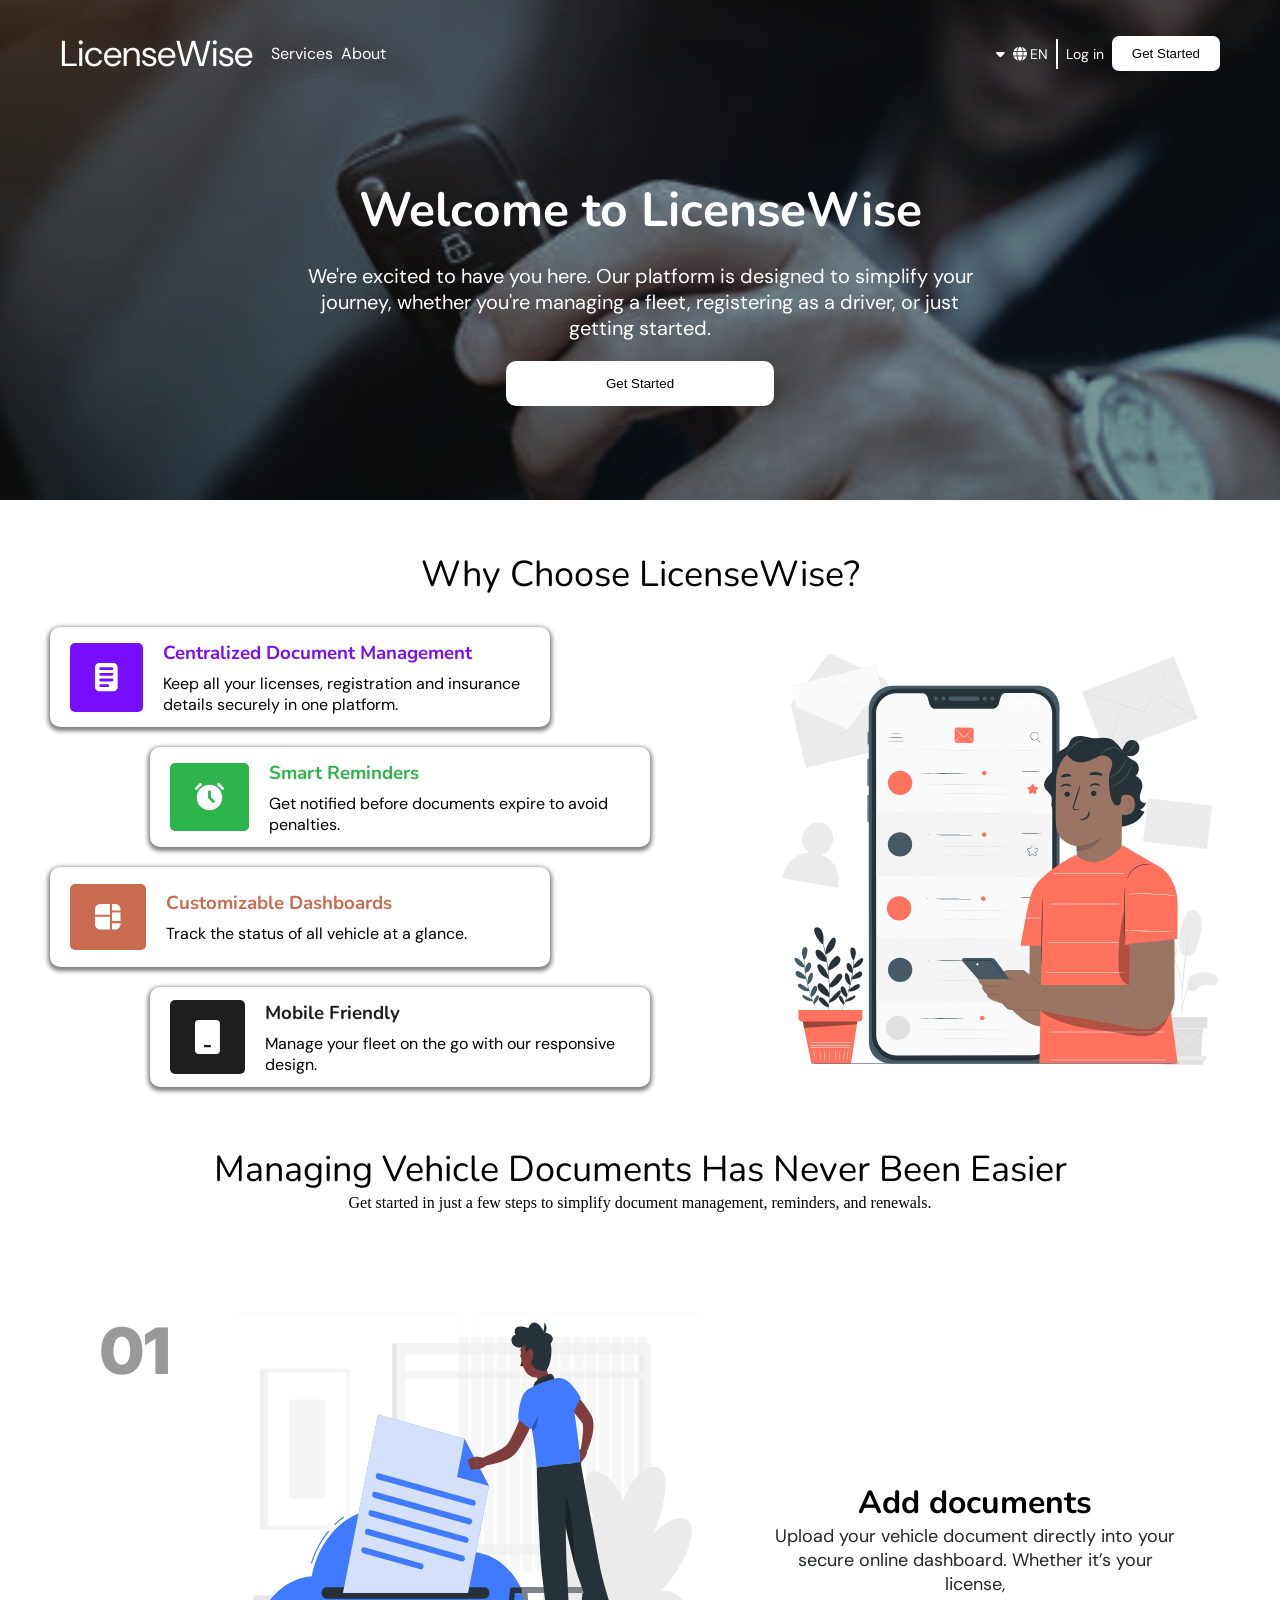
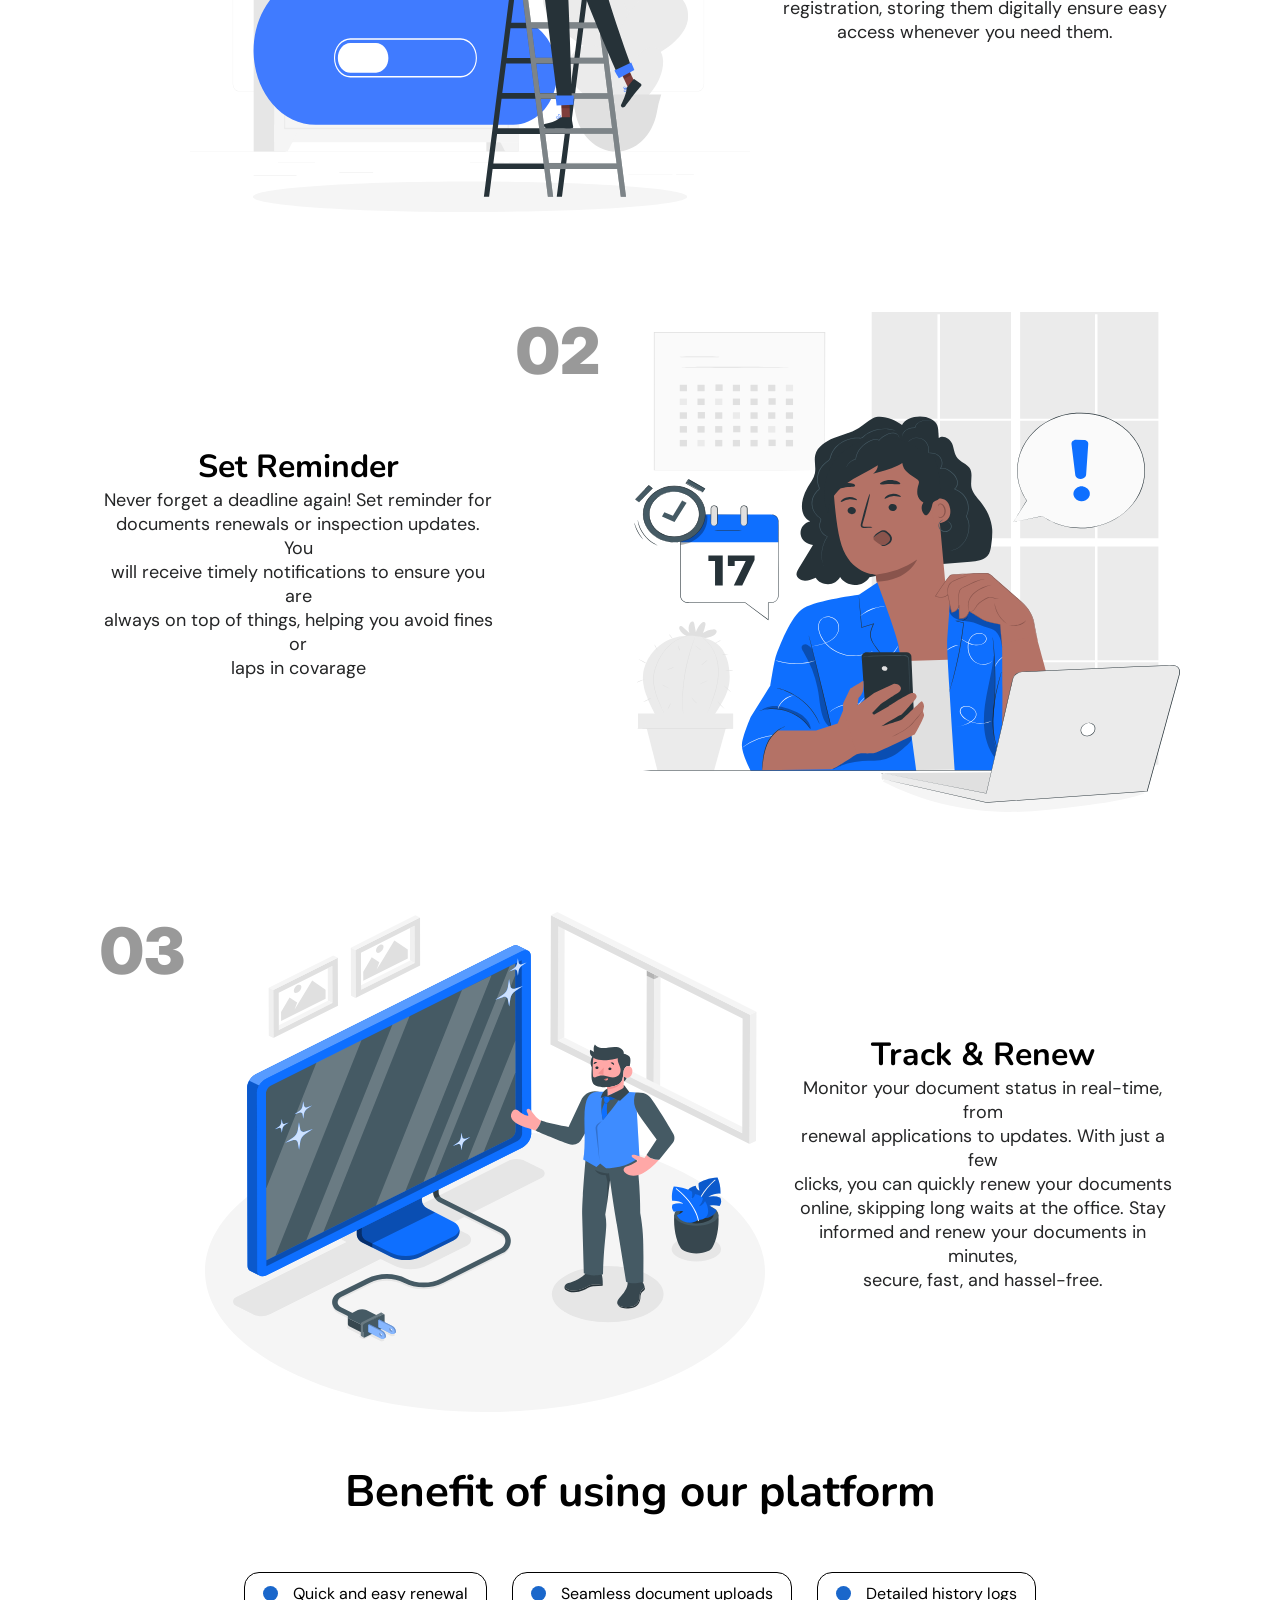
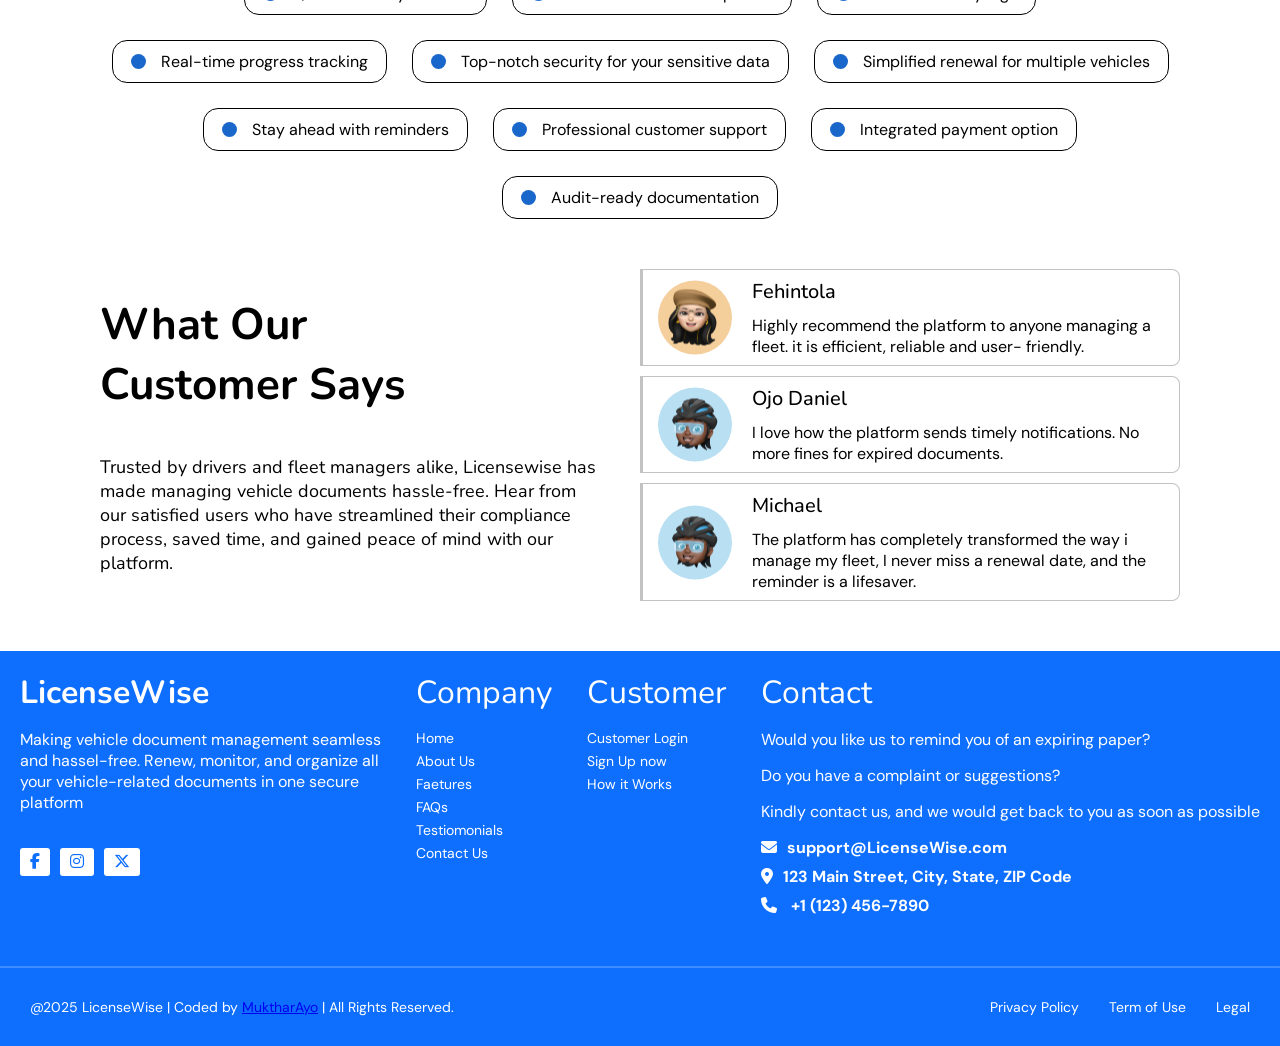
==== Index.html @ d8b91b67 "Updated" ====
<!Doctype html>
<html lang="en">
  <head>
    <meta charset="utf-8">
    <meta name="viewport" content="width=device-width, initial-scale=1">
    <title>LicenseWise</title>
    <!-- <link href="https://cdn.jsdelivr.net/npm/bootstrap@5.3.3/dist/css/bootstrap.min.css" rel="stylesheet" integrity="sha384-QWTKZyjpPEjISv5WaRU9OFeRpok6YctnYmDr5pNlyT2bRjXh0JMhjY6hW+ALEwIH" crossorigin="anonymous"> -->
    <link rel="icon" href="Images/Personal Icon.svg">
    <link href="https://fonts.googleapis.com/css?family=Nunito:200,300,regular,500,600,700,800,900,200italic,300italic,italic,500italic,600italic,700italic,800italic,900italic" rel="stylesheet" />
    <link href="https://fonts.googleapis.com/css?family=DM+Sans:100,200,300,regular,500,600,700,800,900,100italic,200italic,300italic,italic,500italic,600italic,700italic,800italic,900italic" rel="stylesheet" />
    <link href="https://fonts.googleapis.com/css?family=Inter:100,200,300,regular,500,600,700,800,900,100italic,200italic,300italic,italic,500italic,600italic,700italic,800italic,900italic" rel="stylesheet" />
    <link rel="stylesheet" href="https://cdnjs.cloudflare.com/ajax/libs/font-awesome/6.7.1/css/all.min.css">
    <link rel="stylesheet" href="Styles.css" />
  </head>
  <body>
    <section class="head">
<div class="top">
  <div class="left">
    <span class="logo">LicenseWise</span>
    <div class="left-span">
      <a href="http://127.0.0.1:5500/Index.html#service"><span>Services</span></a>
      <a href="http://127.0.0.1:5500/Index.html#about"><span>About</span></a>
    </div>
  </div>

  <div class="right">
    <i class="fa-solid fa-caret-down"></i>
    <div class="lang">
      <i class="fa-solid fa-globe"></i>
      <span>EN</span>
    </div>
    <hr>
    <a href="#"><span>Log in</span></a>
    <button class="btn">Get Started</button>
  </div>
</div>

<div class="head-content">
      <h1>Welcome to LicenseWise</h1>
      <p>We're excited to have you here. Our platform is designed to simplify your <br> journey, whether you're managing a fleet, registering as a driver, or just <br> getting started.</p>
      <button class="btn2">Get Started</button>
    </div>

  </section>

  <section class="features">
      <span>Why Choose LicenseWise?</span>
      <div class="content">
        <div class="divs">
          <div class="box document">
            <div class="svg doc">
              <svg width="23" height="29" viewBox="0 0 23 29" fill="none" xmlns="http://www.w3.org/2000/svg">
                <path d="M4.25 0H18.4167C19.5438 0 20.6248 0.447767 21.4219 1.2448C22.2189 2.04183 22.6667 3.12283 22.6667 4.25V24.0833C22.6667 25.2105 22.2189 26.2915 21.4219 27.0885C20.6248 27.8856 19.5438 28.3333 18.4167 28.3333H4.25C3.12283 28.3333 2.04183 27.8856 1.2448 27.0885C0.447767 26.2915 0 25.2105 0 24.0833L0 4.25C0 3.12283 0.447767 2.04183 1.2448 1.2448C2.04183 0.447767 3.12283 0 4.25 0ZM5.66667 9.91667C5.29094 9.91667 4.93061 10.0659 4.66493 10.3316C4.39926 10.5973 4.25 10.9576 4.25 11.3333C4.25 11.7091 4.39926 12.0694 4.66493 12.3351C4.93061 12.6007 5.29094 12.75 5.66667 12.75H17C17.3757 12.75 17.7361 12.6007 18.0017 12.3351C18.2674 12.0694 18.4167 11.7091 18.4167 11.3333C18.4167 10.9576 18.2674 10.5973 18.0017 10.3316C17.7361 10.0659 17.3757 9.91667 17 9.91667H5.66667ZM5.66667 21.25C5.29094 21.25 4.93061 21.3993 4.66493 21.6649C4.39926 21.9306 4.25 22.2909 4.25 22.6667C4.25 23.0424 4.39926 23.4027 4.66493 23.6684C4.93061 23.9341 5.29094 24.0833 5.66667 24.0833H12.75C13.1257 24.0833 13.4861 23.9341 13.7517 23.6684C14.0174 23.4027 14.1667 23.0424 14.1667 22.6667C14.1667 22.2909 14.0174 21.9306 13.7517 21.6649C13.4861 21.3993 13.1257 21.25 12.75 21.25H5.66667ZM5.66667 4.25C5.29094 4.25 4.93061 4.39926 4.66493 4.66493C4.39926 4.93061 4.25 5.29094 4.25 5.66667C4.25 6.04239 4.39926 6.40272 4.66493 6.6684C4.93061 6.93408 5.29094 7.08333 5.66667 7.08333H17C17.3757 7.08333 17.7361 6.93408 18.0017 6.6684C18.2674 6.40272 18.4167 6.04239 18.4167 5.66667C18.4167 5.29094 18.2674 4.93061 18.0017 4.66493C17.7361 4.39926 17.3757 4.25 17 4.25H5.66667ZM5.66667 15.5833C5.29094 15.5833 4.93061 15.7326 4.66493 15.9983C4.39926 16.2639 4.25 16.6243 4.25 17C4.25 17.3757 4.39926 17.7361 4.66493 18.0017C4.93061 18.2674 5.29094 18.4167 5.66667 18.4167H17C17.3757 18.4167 17.7361 18.2674 18.0017 18.0017C18.2674 17.7361 18.4167 17.3757 18.4167 17C18.4167 16.6243 18.2674 16.2639 18.0017 15.9983C17.7361 15.7326 17.3757 15.5833 17 15.5833H5.66667Z" fill="white"/>
                </svg>
            </div>

              <div class="description">
                <h3>Centralized Document Management </h3>
                <p>Keep all your licenses, registration and insurance details securely in one platform.</p>
              </div>
          </div>
          <div class="box clock ">
            <div class="svg ck">
              <svg width="29" height="28" viewBox="0 0 29 28" fill="none" xmlns="http://www.w3.org/2000/svg">
                <path d="M15.9021 13.9188V8.81875C15.9021 8.41736 15.7661 8.08114 15.4941 7.81008C15.2221 7.53903 14.8859 7.40303 14.4854 7.40208C14.085 7.40114 13.7488 7.53714 13.4768 7.81008C13.2048 8.08303 13.0688 8.41925 13.0688 8.81875V14.45C13.0688 14.6389 13.1042 14.8221 13.175 14.9997C13.2458 15.1772 13.3521 15.3364 13.4938 15.4771L17.4604 19.4437C17.7201 19.7035 18.0507 19.8333 18.4521 19.8333C18.8535 19.8333 19.184 19.7035 19.4437 19.4437C19.7035 19.184 19.8333 18.8535 19.8333 18.4521C19.8333 18.0507 19.7035 17.7201 19.4437 17.4604L15.9021 13.9188ZM14.4854 27.2354C12.7146 27.2354 11.0561 26.8992 9.51008 26.2267C7.96403 25.5543 6.61819 24.6453 5.47258 23.4997C4.32697 22.3541 3.41794 21.0082 2.7455 19.4622C2.07306 17.9161 1.73636 16.2572 1.73542 14.4854C1.73447 12.7136 2.07117 11.0552 2.7455 9.51008C3.41983 7.96497 4.32839 6.61914 5.47117 5.47258C6.61394 4.32603 7.95978 3.417 9.50867 2.7455C11.0576 2.074 12.7165 1.73731 14.4854 1.73542C16.2544 1.73353 17.9133 2.07022 19.4622 2.7455C21.0111 3.42078 22.3569 4.32981 23.4997 5.47258C24.6424 6.61536 25.5515 7.96119 26.2267 9.51008C26.902 11.059 27.2382 12.7174 27.2354 14.4854C27.2326 16.2534 26.8964 17.9123 26.2267 19.4622C25.5571 21.012 24.6481 22.3578 23.4997 23.4997C22.3512 24.6415 21.0054 25.5505 19.4622 26.2267C17.9189 26.903 16.26 27.2392 14.4854 27.2354ZM0.389583 6.41042C0.129861 6.15069 0 5.82014 0 5.41875C0 5.01736 0.129861 4.68681 0.389583 4.42708L4.42708 0.389583C4.68681 0.129861 5.01736 0 5.41875 0C5.82014 0 6.15069 0.129861 6.41042 0.389583C6.67014 0.649305 6.8 0.979861 6.8 1.38125C6.8 1.78264 6.67014 2.11319 6.41042 2.37292L2.37292 6.41042C2.11319 6.67014 1.78264 6.8 1.38125 6.8C0.979861 6.8 0.649306 6.67014 0.389583 6.41042ZM28.5813 6.41042C28.3215 6.67014 27.991 6.8 27.5896 6.8C27.1882 6.8 26.8576 6.67014 26.5979 6.41042L22.5604 2.37292C22.3007 2.11319 22.1708 1.78264 22.1708 1.38125C22.1708 0.979861 22.3007 0.649305 22.5604 0.389583C22.8201 0.129861 23.1507 0 23.5521 0C23.9535 0 24.284 0.129861 24.5438 0.389583L28.5813 4.42708C28.841 4.68681 28.9708 5.01736 28.9708 5.41875C28.9708 5.82014 28.841 6.15069 28.5813 6.41042Z" fill="white"/>
                </svg>
                
            </div>

              <div class="description">
                <h3>Smart Reminders</h3>
                <p>Get notified before documents expire to avoid penalties.</p>
              </div>
          </div>
          <div class="box dashboard">
            <div class="svg dash">
              <svg width="26" height="26" viewBox="0 0 26 26" fill="none" xmlns="http://www.w3.org/2000/svg">
                <path d="M5.3125 0C3.90354 0 2.55228 0.559708 1.556 1.556C0.559708 2.55228 0 3.90354 0 5.3125V10.625H14.875V0H5.3125ZM17 17H25.5V8.5H17V17ZM25.5 19.125H17V25.5H20.1875C21.5965 25.5 22.9477 24.9403 23.944 23.944C24.9403 22.9477 25.5 21.5965 25.5 20.1875V19.125ZM25.5 5.3125V6.375H17V0H20.1875C21.5965 0 22.9477 0.559708 23.944 1.556C24.9403 2.55228 25.5 3.90354 25.5 5.3125ZM14.875 12.75H0V20.1875C0 21.5965 0.559708 22.9477 1.556 23.944C2.55228 24.9403 3.90354 25.5 5.3125 25.5H14.875V12.75Z" fill="white"/>
                </svg>                
          </div>

              <div class="description">
                <h3>Customizable Dashboards</h3>
                <p>Track the status of all vehicle at a glance.</p>
              </div>
          </div>
          <div class="box mobile ">
            <div class="svg mb">
              <svg width="25" height="34" viewBox="0 0 25 34" fill="none" xmlns="http://www.w3.org/2000/svg">
                <path fill-rule="evenodd" clip-rule="evenodd" d="M0 3.4C0 2.49826 0.358213 1.63346 0.995837 0.995837C1.63346 0.358213 2.49826 0 3.4 0L21.5333 0C22.4351 0 23.2999 0.358213 23.9375 0.995837C24.5751 1.63346 24.9333 2.49826 24.9333 3.4V30.6C24.9333 31.5017 24.5751 32.3665 23.9375 33.0042C23.2999 33.6418 22.4351 34 21.5333 34H3.4C2.49826 34 1.63346 33.6418 0.995837 33.0042C0.358213 32.3665 0 31.5017 0 30.6V3.4ZM9.06667 27.2H15.8667V24.9333H9.06667V27.2Z" fill="white"/>
                </svg>                
            </div>

              <div class="description">
                <h3>Mobile Friendly</h3>
                <p>Manage  your fleet on the go with our responsive design.</p>
              </div>
          </div>
        </div>

        <div class="img">
          <img src="/Images/Features Img.svg" alt="">
        </div>
      </div>
    </section>

    <section class="management" id="about">
      <div class="heading">
        <span>Managing Vehicle Documents Has Never Been Easier</span>
        <p>Get started in just a few steps to simplify document management, reminders, and renewals.  </p>
      </div>

      <div class="document">
        <h1>01</h1>
        <div class="img-text">
          <img src="/Images/Adding docs.svg" alt="">
          <div class="text">
            <h4>Add documents</h4>
            <p>Upload your vehicle document directly into your <br> secure online dashboard. Whether it’s your license, <br> registration, storing them digitally ensure easy <br> access  whenever you need them.</p>
          </div>
        </div>
      </div>

      <div class="reminder">
        <div class="text">
            <h4>Set Reminder</h4>
            <p>Never forget a deadline again! Set reminder for <br>documents renewals or inspection updates. You <br>will receive timely notifications to ensure you are <br>always on top of things, helping you avoid fines or <br>laps in covarage</p>
          </div>
        <div class="img-text">
          <h1>02</h1>
          <img src="/Images/Reminder Img.svg" alt="">
        </div>
      </div>

      <div class="track">
        <h1>03</h1>
        <div class="img-text">
          <img src="/Images/Track Img.svg" alt="">
          <div class="text">
            <h4>Track &  Renew</h4>
            <p>Monitor your document status in real-time, from <br>renewal applications to updates. With just a few <br>clicks, you can quickly renew your documents <br>online, skipping long waits at the office. Stay <br>informed and renew your documents in minutes,<br>secure, fast, and hassel-free.</p>
          </div>
        </div>
      </div>

    </section>

    <section class="benefit" id="service">
      <h1>Benefit of using our platform</h1>
      <div class="flex">
        <div class="small box1">
          <div class="circle"></div>
          <span>Quick and easy renewal</span>
        </div>
        <div class="small box2">
          <div class="circle"></div>
          <span>Seamless document uploads</span>
        </div>
        <div class="small box3">
          <div class="circle"></div>
          <span>Detailed history logs</span>
        </div>
        <div class="small box4">
          <div class="circle"></div>
          <span>Real-time progress tracking</span>
        </div>
        <div class="small box5">
          <div class="circle"></div>
          <span>Top-notch security for your sensitive data</span>
        </div>
        <div class="small box6"><div class="circle"></div>
          <span>Simplified renewal for multiple vehicles </span>
        </div>
        <div class="small box7"><div class="circle"></div>
          <span>Stay ahead with reminders</span>
        </div>
        <div class="small box8"><div class="circle"></div>
          <span>Professional customer support</span>
        </div>
        <div class="small box9"><div class="circle"></div>
          <span>Integrated payment option</span>
        </div>
        <div class="small box10"><div class="circle"></div>
          <span>Audit-ready documentation</span>
        </div>
        
      </div>
    </section>


    <section class="service">
      <div class="left">
        <h1>What Our <br>
          Customer Says</h1>
          <p>Trusted by drivers and fleet managers alike, Licensewise has <br> made managing vehicle documents hassle-free. Hear from <br>our satisfied users who have streamlined their compliance <br> process, saved time, and gained peace of mind with our <br>platform.</p>
      </div>

      <div class="right">
        <div class="mid con">
          <img src="/Images/Av3.svg" alt="">
          <div class="av-text">
            <span>Fehintola</span>
            <p>Highly recommend the platform to anyone managing a fleet. it is efficient, reliable and user- friendly.</p>
          </div>
        </div>
        <div class="mid con">
          <img src="/Images/Av2.svg" alt="">
          <div class="av-text">
            <span>Ojo Daniel</span>
            <p>I love how the platform sends timely notifications. No more fines for expired documents.</p>
        </div>
        </div>
        <div class="mid con">
          <img src="/Images/Av2.svg" alt="">
          <div class="av-text">
            <span>Michael</span>
            <p>The platform has completely transformed the way i manage my fleet, I never miss a renewal date, and the reminder is a lifesaver.</p>
        </div>
      </div>
    </section>

    <footer>
      <div class="top">
        <div class="p first">
          <h1>LicenseWise</h1>
          <p>Making vehicle document management seamless <br>and hassel-free. Renew, monitor, and organize all <br>your vehicle-related documents in one secure <br>platform </p>
          <div class="socials">
            <a href="#" target="_blank" class="social-box"><i class="fa-brands fa-facebook-f"></i></a>
            <a href="#" target="_blank" class="social-box"><i class="fa-brands fa-instagram"></i></a>
            <a href="#" target="_blank" class="social-box"><i class="fa-brands fa-x-twitter"></i></a>
            <!-- <a href="#">
              <i class="fa fa-linkedin"></i>
            </a> -->
          </div>
        </div>
        <div class="p">
          <span>Company</span>
          <ul class="list">
            <a href="#"><li>Home</li></a>
            <a href="#"><li>About Us</li></a>
            <a href="#"><li>Faetures</li></a>
            <a href="#"><li>FAQs</li></a>
            <a href="#"><li>Testiomonials</li></a>
            <a href="#"><li>Contact Us</li></a>
            </ul>
        </div>
        <div class="p">
          <span>Customer</span>
          <ul class="list">
            <a href="#"><li>Customer Login</li></a>
            <a href="#"><li>Sign Up now</li></a>
            <a href="#"><li>How it Works</li></a>
          </ul>
        </div>
        <div class="p fourth">
          <span>Contact</span>
          <p>Would you like us to remind you of an expiring paper? </p>
          <p>Do you have a complaint or suggestions? </p>
          <p>Kindly contact us, and we would get back to you as soon as possible</p>
          <ul class="info">
            <a href="#"><li><i class="fa-solid fa-envelope"></i>support@LicenseWise.com</li></a>
            <a href="#"><li><i class="fa-solid fa-location-dot"></i>123 Main Street, City, State, ZIP Code</li></a>
            <a href="#"><li><i class="fa-solid fa-phone"></i> +1 (123) 456-7890</li></a>
          </ul>
        </div>
      </div>

      <hr>

      <div class="bottom">
        <div class="left">
          <p>@2025 LicenseWise | Coded by <a href="https://github.com/MuktharAyo" target="_blank">MuktharAyo</a> | All Rights Reserved.</p>
        </div>
        <div class="right">
          <ul>
            <a href="#"><li>Privacy Policy</li></a>
            <a href="#"><li>Term of Use</li></a>
            <a href="#"><li>Legal</li></a>
          </ul>
        </div>
      </div>
    </footer>
     
  </body>
</html>
---- Styles.css ----
*{margin: 0;
padding: 0;
box-sizing: border-box;}

:root{
  --p-dark:#242526;
}

body{color: white;
/* background: #a0a0a0; */
}


.head{
  width: 100%;
    height: 500px;
    background: linear-gradient(rgb(0, 0, 0, 0.1), rgb(0, 0, 0, 0.1)), url(/Images/image\ 6.svg); 
    background-size: cover;
    display: flex;
    flex-direction: column; 
    /* justify-content: space-between;  */
    align-items: center; 
    gap: 100px;
    padding: 30px 60px;
    /* display: inline-flex; */
  }


.top{display: flex;
flex-direction: row;
align-items: center;
justify-content: space-between;
width: 100%;
/* height: 80px; */
/* background: #000; */
}

.top .left{display: flex;
flex-direction: row;
align-items: center;
width: 50%;
gap: 18px;
}

.logo{font-size: 36px;
  font-family: "dm sans";
}

.top a{text-decoration: none;
color: white;
transition: .2s;}

.top a:hover{color: #cccccc;}

.top a:active{color: #1A67CB;}

.top .left .left-span{
  font-size: 16px;
  font-family: "dm sans";
  display: flex;
  gap: 8px;
}


.top .right{display: flex;
align-items: center;
gap: 8px;
font-family: "dm sans";
font-size: 14px;
}

.top .right hr{
  border: 1px solid white;
  height: 30px;}

.lang{display: flex;
align-items: center;
gap: 3px;}

.btn{background: white;
  color: black;
  border-radius: 7px;
  border: none;
  padding: 10px 20px;
transition: .2s ease;
cursor: pointer;
}

  .btn:hover{
    transform: scale(0.95);
  }
  

.head-content{display: flex;
flex-direction: column;
align-items: center;
width: 70%;
gap: 20px;
}

.head-content h1{
  font-size: 48px;
  font-family: nunito;
font-weight: bold;}

.head-content p{
  font-family: "dm sans";
  font-size: 20px;
  text-align: center;}

.btn2{
  background: white;
  color: black;
  border-radius: 10px;
  border: none;
  padding: 15px 100px;
  transition: .2s ease;
  cursor: pointer;
}

.btn2:hover{
  transform: scale(0.95);
}

.features{display: flex;
flex-direction: column;
align-items: center;
gap: 20px;
margin-top: 50px;
padding: 0 50px;
color: black;

}

.features span{font-size: 36px;
font-family: nunito;}

.features .content{display: flex;
flex-direction: row;
align-items: center;
width: 100%;
/* background: #e02e2e; */
}

.divs{
  display: flex;
  flex-direction: column;
  gap: 20px;
  width: 60%;
}

.box{
  display: flex;
  align-items: center;
  gap: 20px;
  width: 500px;
height: 100px;
border-radius: 10px;
padding: 0 20px;
box-shadow: 0 2px 4px 2px rgba(0, 0, 0, 0.5);
font-family: serif;
/* background: rgb(61, 39, 39); */
}

.clock, .mobile{margin-left: 100px;}

.box .svg{
  /* width: 78px;
height: 72px; */
padding: 20px 25px;
display: flex;
align-items: center;
justify-content: center;
border-radius: 5px;
}

.document .doc{background: #780EFF;}

.clock .ck{background: #2DB54B;}

.dashboard .dash{background: #C86B4E;}

.mobile .mb{background: #1E1E1E;}


.description{display: flex;
flex-direction: column;
gap: 7px;}

.document h3{font-family: "nunito";
color: #780EFF;}

.clock h3{font-family: "nunito";
  color: #2DB54B;}

.dashboard h3{font-family: "nunito";
    color: #C86B4E;}

.mobile h3{font-family: "nunito";
      color: #1E1E1E;}

.description p{font-family: "dm sans";}

.img{width: 40%;}

/* .img img{} */

.management {display: flex;
flex-direction: column;
align-items: center;
gap: 100px;
margin: 50px 100px 0;

color: black;}

.management .heading{text-align: center;}

.management .heading span{font-size: 36px;
  font-family: nunito;}

.management .document{display: flex;
flex-direction: row;
gap: 20px;}

.management h1{font-size: 64px;
font-weight: 900;
font-family: "inter";
color: rgba(0, 0, 0, 0.4);}

.img-text{display: flex;
align-items: center;
gap: 20px;}

.text{text-align: center;}

.text h4{font-size: 32px;
font-family: "nunito";}

.text p{color: var(--p-dark);
font-size: 18px;
font-family: "dm sans";}

.management .reminder{
  display: flex;
flex-direction: row;
align-items: center;
gap: 20px;
}

.reminder .img-text{display: flex;
  align-items: flex-start;}

.management .track{display: flex;
  flex-direction: row;
  gap: 20px;}


  .benefit{
    margin: 50px 100px 0;
    display: flex;
    flex-direction: column;
    align-items: center;
    gap: 50px;
    color: black;
  }

  .benefit h1{font-size: 44px;
  font-weight: bold;
font-family: "nunito";}

  .flex{
    display: flex;
    flex-wrap: wrap;
    justify-content: center;
    gap: 25px;
  }

  .small{
    display: flex;
    align-items: center;
    gap: 15px;
    border: 1.5px solid black;
    border-radius: 15px;
    padding: 10px 18px;
    /* cursor: pointer;
    transition: .4s ease; */
}

/* .small:hover{} */

.small span{font-size: 16px;
font-family: "dm sans";
color:var(var(--p-dark));}

/* .box1{
  width: 241px;
  height: 50px;} */

  .circle{
    width: 15px;
    height: 15px;
    border-radius: 50px;
    background: #1A67CB;
  }

  .service{display: flex;
  flex-direction: row;
  align-items: center;
margin: 50px 100px;
color: black;}

.service .left{
  width: 50%;
display: flex;
flex-direction: column;
gap: 40px;
}

.service .left h1{font-size: 44px;
  font-weight: bold;
font-family: "nunito";}

.service .left p{font-size: 18px;
font-family: "nunito";}

.service .right{
  width: 50%;
display: flex;
flex-direction: column;
gap: 10px;}

.mid{display: flex;
align-items: center;
padding: 8px 15px;
gap: 20px;
border: 1.5px  solid #C2C2C2;
border-radius: 0 8px 8px 0 ;
transition: .2s linear;
cursor: pointer;}

.mid:hover{
  transform:translateX(-50px);
  border-left:5px solid #780EFF ;
}
.con{border-left:3px solid #C2C2C2 ;}

.av-text{display: flex;
flex-direction: column;
gap:10px;
}

.av-text span{font-size: 20px;
font-family: "nunito";
font-weight: 500;}

.av-text p{font-size: 16px;
font-family: "dm sans";}



footer{
  height: fit-content;
  background: #0E6FFF;
display: flex;
flex-direction: column;
/* gap: 20px; */
}

footer .top{
  display: flex;
  align-items: flex-start;
justify-content: space-between;
padding: 20px 20px 0;
margin-bottom: 50px;}

footer .top .p{
  display: flex;
  flex-direction: column;
  gap: 15px;}

.p h1{font-style: 44px;
font-family: "nunito";}

.p p{font-size: 16px;
font-family: "dm sans";
}

.p span{font-size: 32px;
font-family: "nunito";}

.top .list{
  list-style: none;
  display: flex;
  flex-direction: column;
  gap: 5px;
}

.top .list a{text-decoration: none;
color: #ffffff;
font-family: "dm sans";
font-size: 14px;
width: fit-content;
transition: .2s;}

.top ul a:hover{color: #1E1E1E;}

.fourth .info{
  list-style: none;
  display: flex;
  flex-direction: column;
  gap: 8px;
}

.fourth .info a{
  text-decoration: none;
  color: #ffffff;
  font-family: "dm sans";
  font-size: 16px;
  font-weight: bold;
  transition: .2s;
}

.info li i{margin-right: 10px;}

.socials{display: flex;
gap: 10px;
margin-top: 20px;}

.socials i{color: #0E6FFF;}

.social-box{background: white;
padding: 5px 10px;
border-radius: 3px;
transition: .2 ease;}

.social-box:hover{
  transform: scale(1.10);
}

.social-box:active{
  transform: scale(0.90);
}

footer hr{
  border: 1px solid rgb(255, 255, 255, 0.2);}

.bottom{
  display: flex;
justify-content: space-between;
padding: 30px;
font-size: 14px;
font-family: "dm sans";
}

.bottom ul{
  list-style: none;
  display: inline-flex;
  gap: 30px;}

  .bottom ul a{
    text-decoration: none;
  color: #ffffff;
  
  transition: .2s;
  }

  .bottom ul a:hover{color: #1E1E1E;}
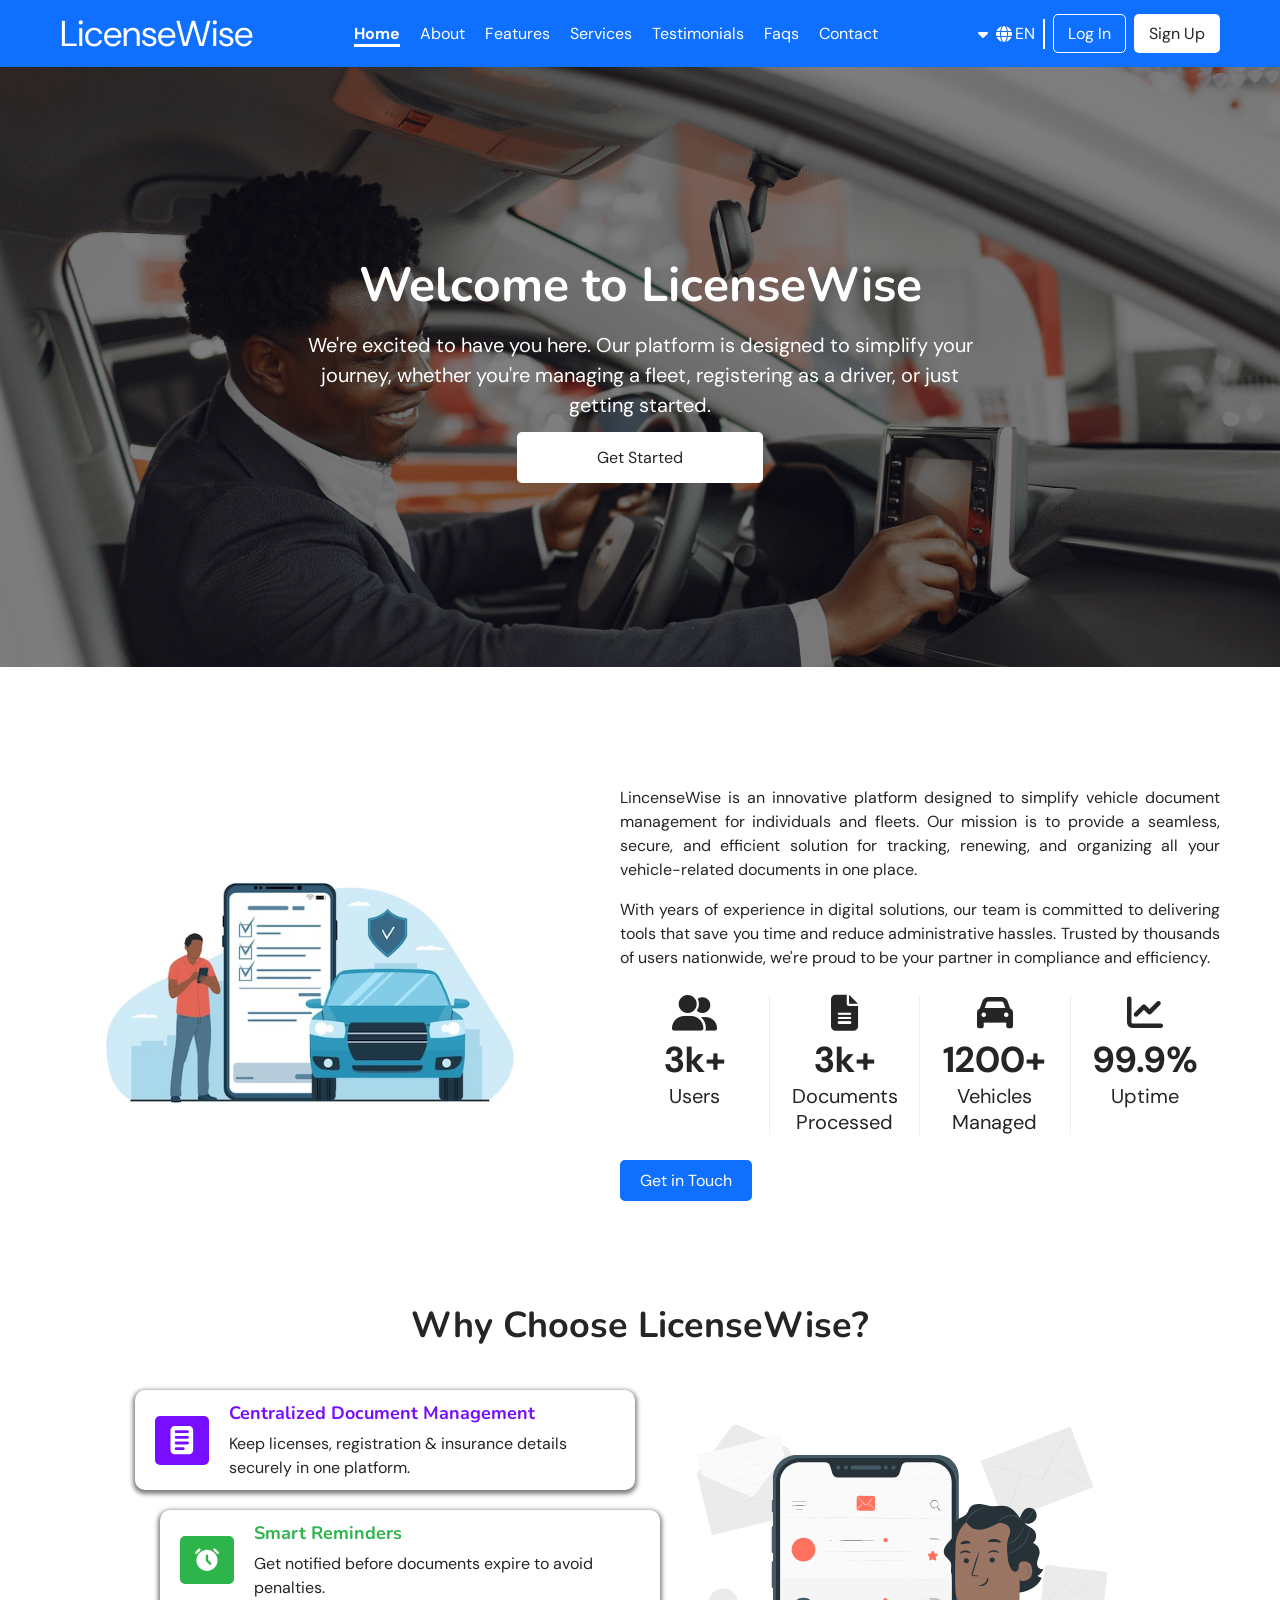
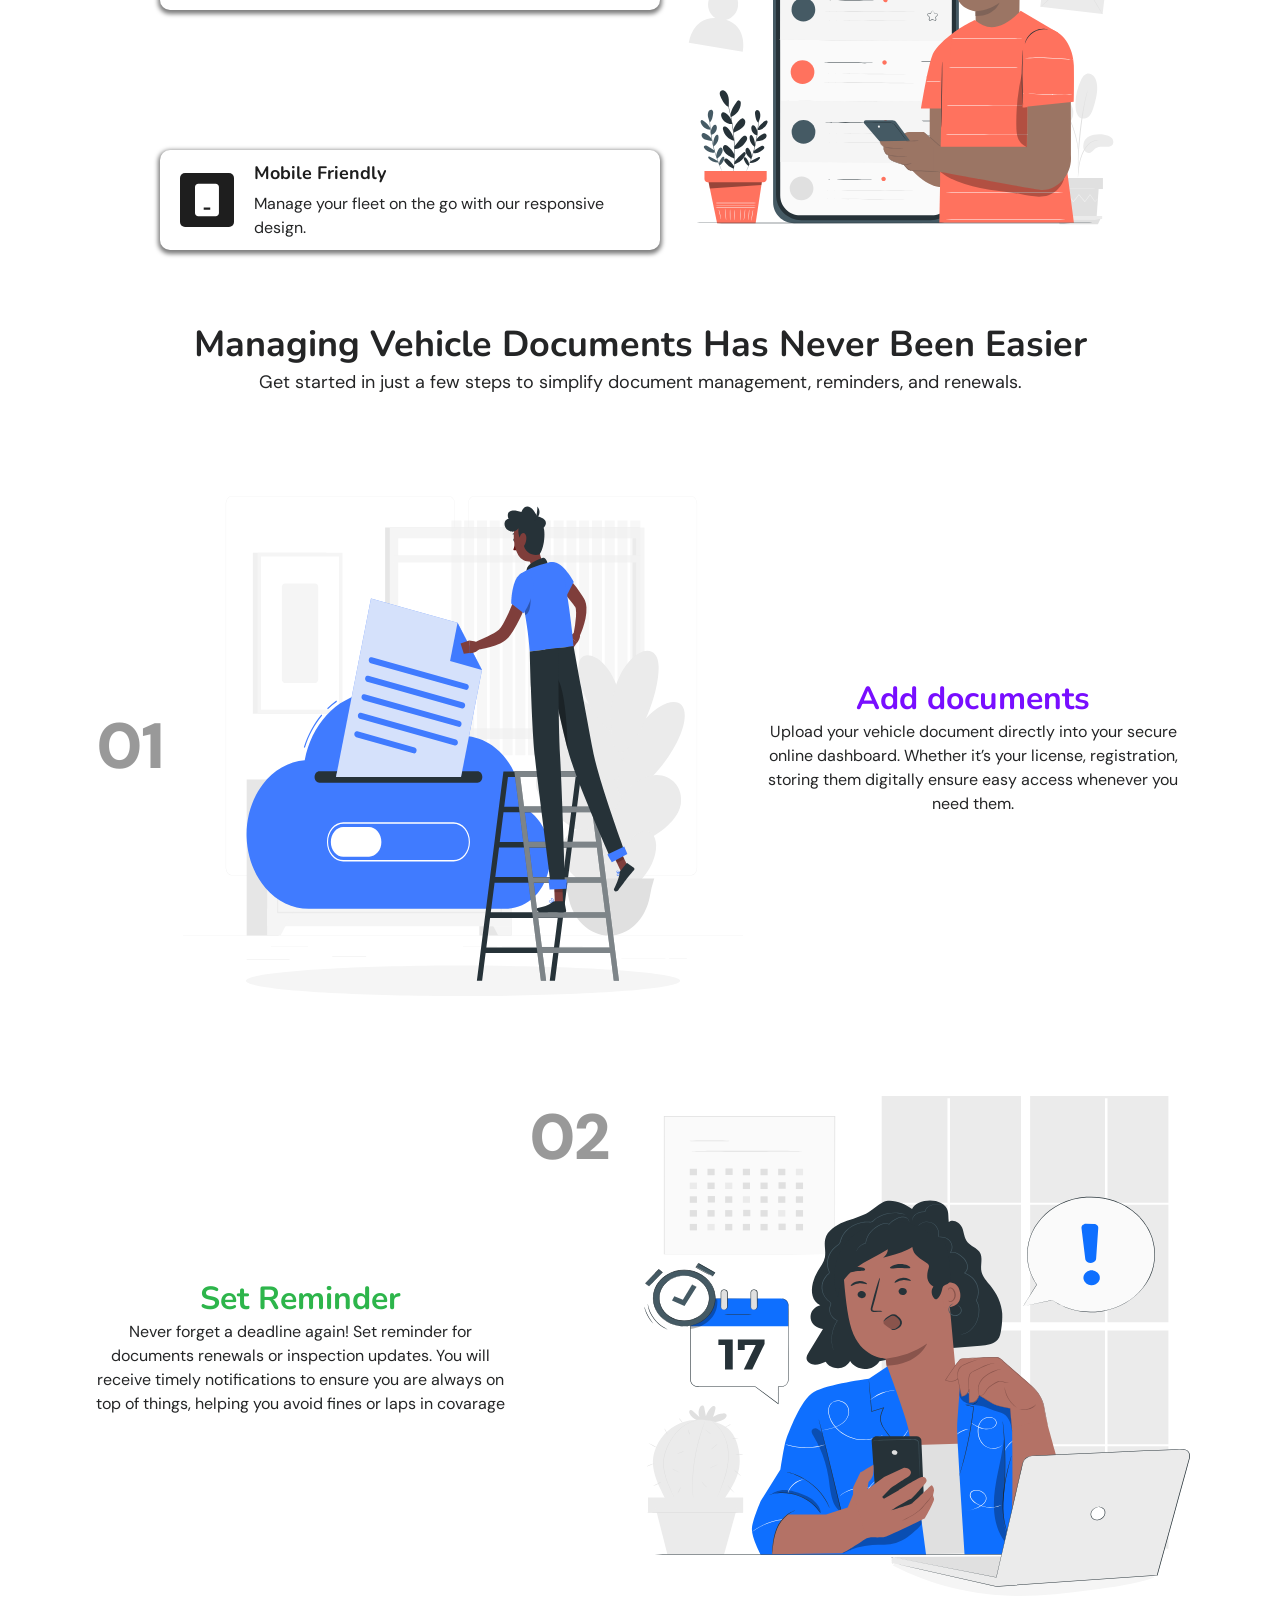
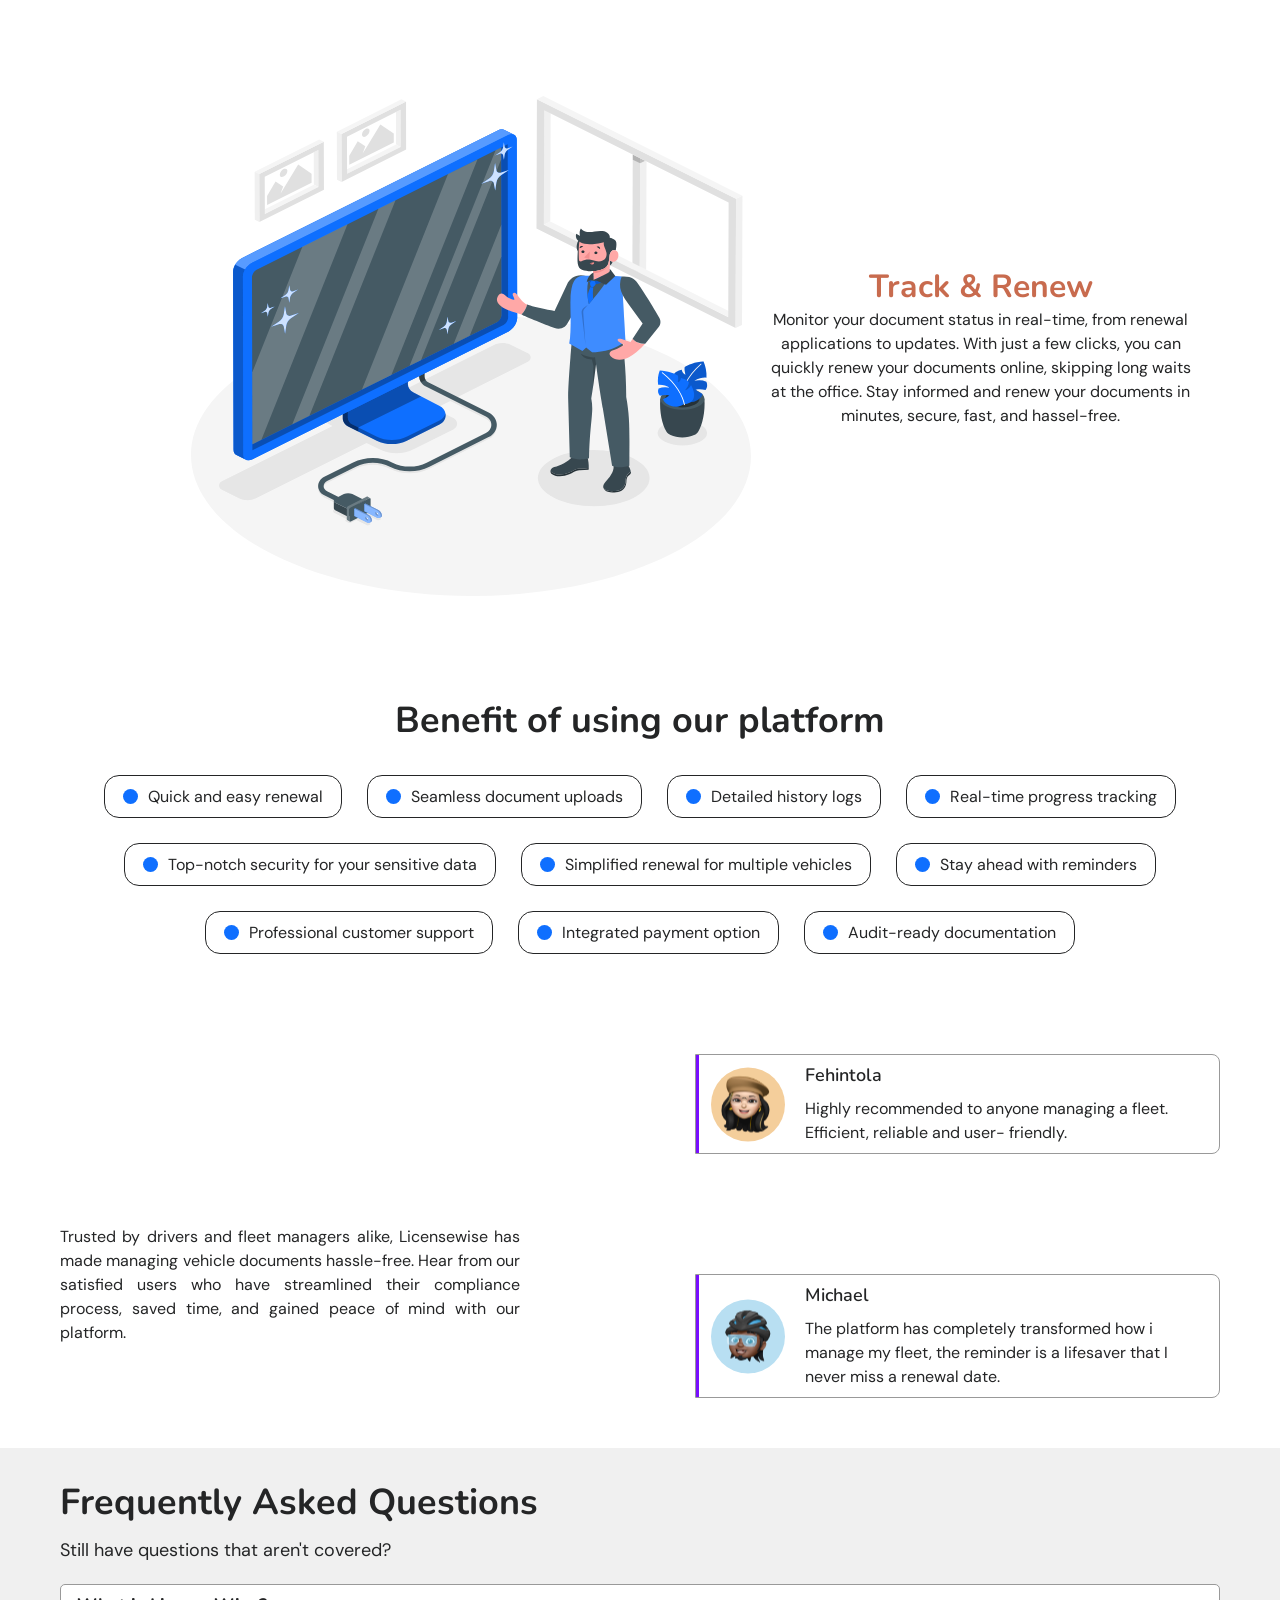
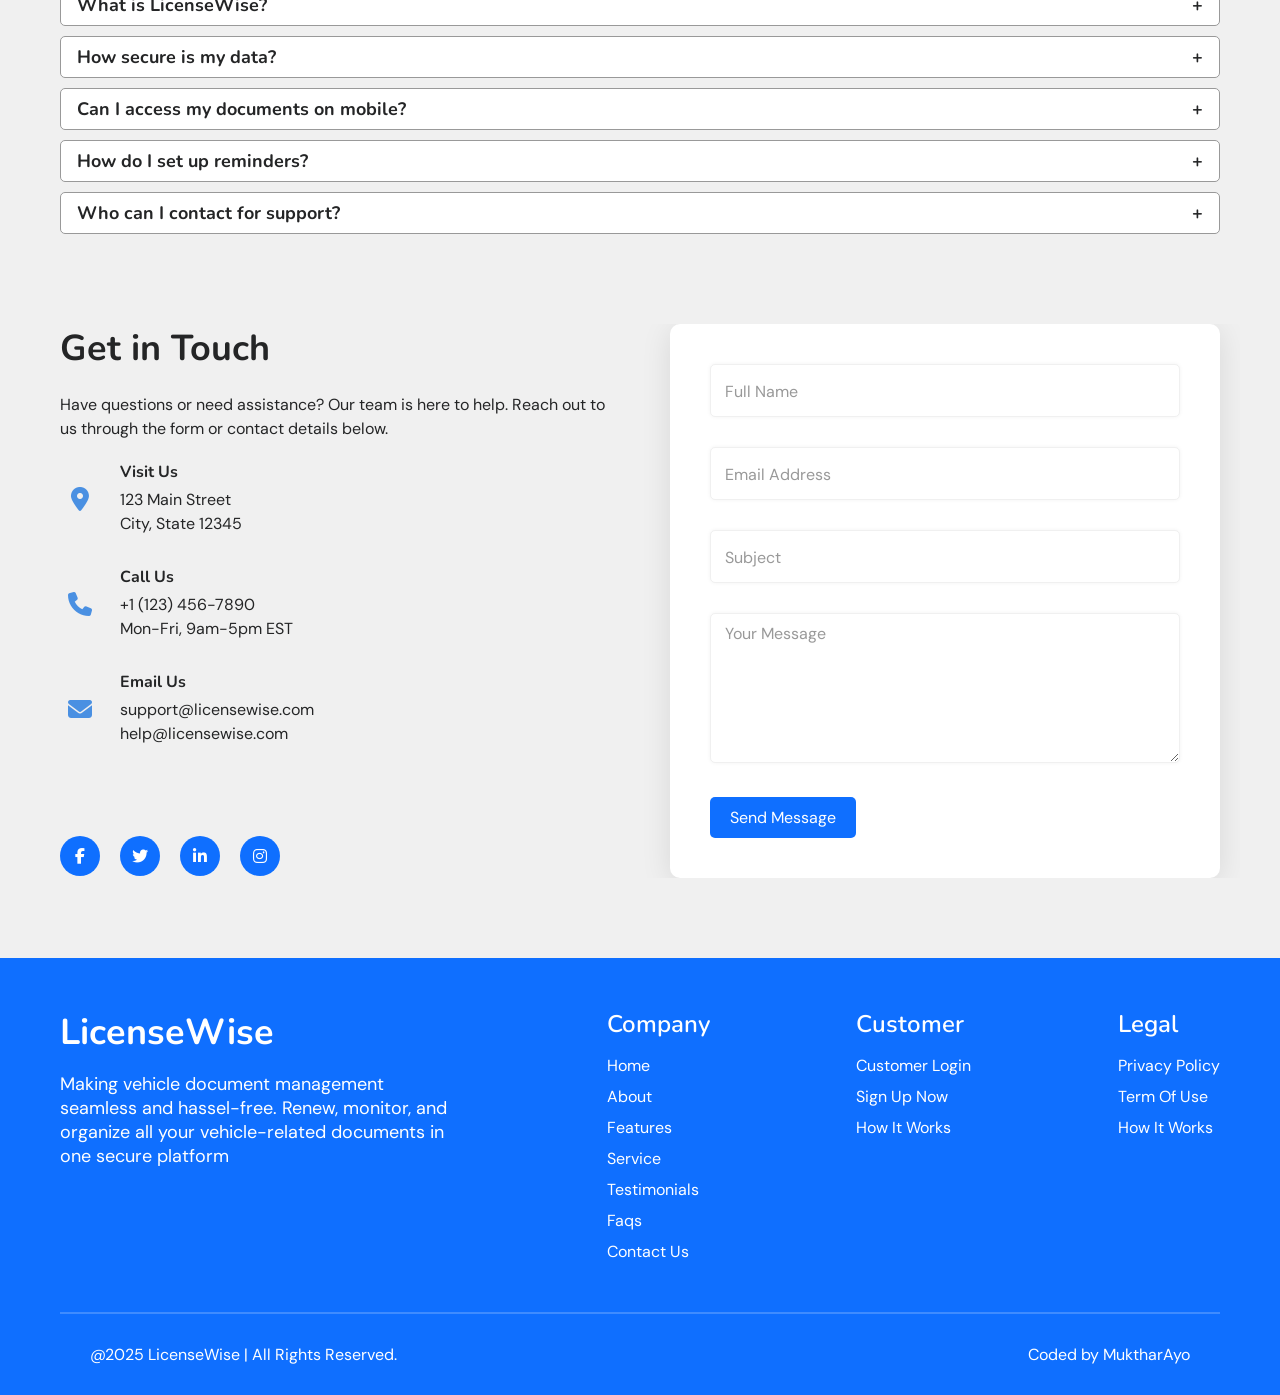
==== commit cefb8f39: "Mobile Responisvess Updated" ====
--- a/Index.html
+++ b/Index.html
@@ -1,285 +1,946 @@
-<!Doctype html>
+<!DOCTYPE html>
 <html lang="en">
   <head>
-    <meta charset="utf-8">
-    <meta name="viewport" content="width=device-width, initial-scale=1">
+    <meta charset="utf-8" />
+    <meta name="viewport" content="width=device-width, initial-scale=1" />
     <title>LicenseWise</title>
-    <!-- <link href="https://cdn.jsdelivr.net/npm/bootstrap@5.3.3/dist/css/bootstrap.min.css" rel="stylesheet" integrity="sha384-QWTKZyjpPEjISv5WaRU9OFeRpok6YctnYmDr5pNlyT2bRjXh0JMhjY6hW+ALEwIH" crossorigin="anonymous"> -->
-    <link rel="icon" href="Images/Personal Icon.svg">
-    <link href="https://fonts.googleapis.com/css?family=Nunito:200,300,regular,500,600,700,800,900,200italic,300italic,italic,500italic,600italic,700italic,800italic,900italic" rel="stylesheet" />
-    <link href="https://fonts.googleapis.com/css?family=DM+Sans:100,200,300,regular,500,600,700,800,900,100italic,200italic,300italic,italic,500italic,600italic,700italic,800italic,900italic" rel="stylesheet" />
-    <link href="https://fonts.googleapis.com/css?family=Inter:100,200,300,regular,500,600,700,800,900,100italic,200italic,300italic,italic,500italic,600italic,700italic,800italic,900italic" rel="stylesheet" />
-    <link rel="stylesheet" href="https://cdnjs.cloudflare.com/ajax/libs/font-awesome/6.7.1/css/all.min.css">
+    <link rel="icon" href="Assets/Personal-Icon.svg" />
+    <link
+      href="https://fonts.googleapis.com/css?family=Nunito:200,300,regular,500,600,700,800,900,200italic,300italic,italic,500italic,600italic,700italic,800italic,900italic"
+      rel="stylesheet"
+    />
+    <link
+      href="https://fonts.googleapis.com/css?family=DM+Sans:100,200,300,regular,500,600,700,800,900,100italic,200italic,300italic,italic,500italic,600italic,700italic,800italic,900italic"
+      rel="stylesheet"
+    />
+    <link
+      rel="stylesheet"
+      href="https://cdnjs.cloudflare.com/ajax/libs/font-awesome/6.7.1/css/all.min.css"
+    />
+    <link rel="stylesheet" href="https://unpkg.com/aos@next/dist/aos.css" />
     <link rel="stylesheet" href="Styles.css" />
   </head>
   <body>
-    <section class="head">
-<div class="top">
-  <div class="left">
-    <span class="logo">LicenseWise</span>
-    <div class="left-span">
-      <a href="http://127.0.0.1:5500/Index.html#service"><span>Services</span></a>
-      <a href="http://127.0.0.1:5500/Index.html#about"><span>About</span></a>
-    </div>
-  </div>
-
-  <div class="right">
-    <i class="fa-solid fa-caret-down"></i>
-    <div class="lang">
-      <i class="fa-solid fa-globe"></i>
-      <span>EN</span>
-    </div>
-    <hr>
-    <a href="#"><span>Log in</span></a>
-    <button class="btn">Get Started</button>
-  </div>
-</div>
-
-<div class="head-content">
-      <h1>Welcome to LicenseWise</h1>
-      <p>We're excited to have you here. Our platform is designed to simplify your <br> journey, whether you're managing a fleet, registering as a driver, or just <br> getting started.</p>
-      <button class="btn2">Get Started</button>
-    </div>
-
-  </section>
-
-  <section class="features">
-      <span>Why Choose LicenseWise?</span>
-      <div class="content">
-        <div class="divs">
-          <div class="box document">
-            <div class="svg doc">
-              <svg width="23" height="29" viewBox="0 0 23 29" fill="none" xmlns="http://www.w3.org/2000/svg">
-                <path d="M4.25 0H18.4167C19.5438 0 20.6248 0.447767 21.4219 1.2448C22.2189 2.04183 22.6667 3.12283 22.6667 4.25V24.0833C22.6667 25.2105 22.2189 26.2915 21.4219 27.0885C20.6248 27.8856 19.5438 28.3333 18.4167 28.3333H4.25C3.12283 28.3333 2.04183 27.8856 1.2448 27.0885C0.447767 26.2915 0 25.2105 0 24.0833L0 4.25C0 3.12283 0.447767 2.04183 1.2448 1.2448C2.04183 0.447767 3.12283 0 4.25 0ZM5.66667 9.91667C5.29094 9.91667 4.93061 10.0659 4.66493 10.3316C4.39926 10.5973 4.25 10.9576 4.25 11.3333C4.25 11.7091 4.39926 12.0694 4.66493 12.3351C4.93061 12.6007 5.29094 12.75 5.66667 12.75H17C17.3757 12.75 17.7361 12.6007 18.0017 12.3351C18.2674 12.0694 18.4167 11.7091 18.4167 11.3333C18.4167 10.9576 18.2674 10.5973 18.0017 10.3316C17.7361 10.0659 17.3757 9.91667 17 9.91667H5.66667ZM5.66667 21.25C5.29094 21.25 4.93061 21.3993 4.66493 21.6649C4.39926 21.9306 4.25 22.2909 4.25 22.6667C4.25 23.0424 4.39926 23.4027 4.66493 23.6684C4.93061 23.9341 5.29094 24.0833 5.66667 24.0833H12.75C13.1257 24.0833 13.4861 23.9341 13.7517 23.6684C14.0174 23.4027 14.1667 23.0424 14.1667 22.6667C14.1667 22.2909 14.0174 21.9306 13.7517 21.6649C13.4861 21.3993 13.1257 21.25 12.75 21.25H5.66667ZM5.66667 4.25C5.29094 4.25 4.93061 4.39926 4.66493 4.66493C4.39926 4.93061 4.25 5.29094 4.25 5.66667C4.25 6.04239 4.39926 6.40272 4.66493 6.6684C4.93061 6.93408 5.29094 7.08333 5.66667 7.08333H17C17.3757 7.08333 17.7361 6.93408 18.0017 6.6684C18.2674 6.40272 18.4167 6.04239 18.4167 5.66667C18.4167 5.29094 18.2674 4.93061 18.0017 4.66493C17.7361 4.39926 17.3757 4.25 17 4.25H5.66667ZM5.66667 15.5833C5.29094 15.5833 4.93061 15.7326 4.66493 15.9983C4.39926 16.2639 4.25 16.6243 4.25 17C4.25 17.3757 4.39926 17.7361 4.66493 18.0017C4.93061 18.2674 5.29094 18.4167 5.66667 18.4167H17C17.3757 18.4167 17.7361 18.2674 18.0017 18.0017C18.2674 17.7361 18.4167 17.3757 18.4167 17C18.4167 16.6243 18.2674 16.2639 18.0017 15.9983C17.7361 15.7326 17.3757 15.5833 17 15.5833H5.66667Z" fill="white"/>
-                </svg>
-            </div>
-
-              <div class="description">
-                <h3>Centralized Document Management </h3>
-                <p>Keep all your licenses, registration and insurance details securely in one platform.</p>
-              </div>
-          </div>
-          <div class="box clock ">
-            <div class="svg ck">
-              <svg width="29" height="28" viewBox="0 0 29 28" fill="none" xmlns="http://www.w3.org/2000/svg">
-                <path d="M15.9021 13.9188V8.81875C15.9021 8.41736 15.7661 8.08114 15.4941 7.81008C15.2221 7.53903 14.8859 7.40303 14.4854 7.40208C14.085 7.40114 13.7488 7.53714 13.4768 7.81008C13.2048 8.08303 13.0688 8.41925 13.0688 8.81875V14.45C13.0688 14.6389 13.1042 14.8221 13.175 14.9997C13.2458 15.1772 13.3521 15.3364 13.4938 15.4771L17.4604 19.4437C17.7201 19.7035 18.0507 19.8333 18.4521 19.8333C18.8535 19.8333 19.184 19.7035 19.4437 19.4437C19.7035 19.184 19.8333 18.8535 19.8333 18.4521C19.8333 18.0507 19.7035 17.7201 19.4437 17.4604L15.9021 13.9188ZM14.4854 27.2354C12.7146 27.2354 11.0561 26.8992 9.51008 26.2267C7.96403 25.5543 6.61819 24.6453 5.47258 23.4997C4.32697 22.3541 3.41794 21.0082 2.7455 19.4622C2.07306 17.9161 1.73636 16.2572 1.73542 14.4854C1.73447 12.7136 2.07117 11.0552 2.7455 9.51008C3.41983 7.96497 4.32839 6.61914 5.47117 5.47258C6.61394 4.32603 7.95978 3.417 9.50867 2.7455C11.0576 2.074 12.7165 1.73731 14.4854 1.73542C16.2544 1.73353 17.9133 2.07022 19.4622 2.7455C21.0111 3.42078 22.3569 4.32981 23.4997 5.47258C24.6424 6.61536 25.5515 7.96119 26.2267 9.51008C26.902 11.059 27.2382 12.7174 27.2354 14.4854C27.2326 16.2534 26.8964 17.9123 26.2267 19.4622C25.5571 21.012 24.6481 22.3578 23.4997 23.4997C22.3512 24.6415 21.0054 25.5505 19.4622 26.2267C17.9189 26.903 16.26 27.2392 14.4854 27.2354ZM0.389583 6.41042C0.129861 6.15069 0 5.82014 0 5.41875C0 5.01736 0.129861 4.68681 0.389583 4.42708L4.42708 0.389583C4.68681 0.129861 5.01736 0 5.41875 0C5.82014 0 6.15069 0.129861 6.41042 0.389583C6.67014 0.649305 6.8 0.979861 6.8 1.38125C6.8 1.78264 6.67014 2.11319 6.41042 2.37292L2.37292 6.41042C2.11319 6.67014 1.78264 6.8 1.38125 6.8C0.979861 6.8 0.649306 6.67014 0.389583 6.41042ZM28.5813 6.41042C28.3215 6.67014 27.991 6.8 27.5896 6.8C27.1882 6.8 26.8576 6.67014 26.5979 6.41042L22.5604 2.37292C22.3007 2.11319 22.1708 1.78264 22.1708 1.38125C22.1708 0.979861 22.3007 0.649305 22.5604 0.389583C22.8201 0.129861 23.1507 0 23.5521 0C23.9535 0 24.284 0.129861 24.5438 0.389583L28.5813 4.42708C28.841 4.68681 28.9708 5.01736 28.9708 5.41875C28.9708 5.82014 28.841 6.15069 28.5813 6.41042Z" fill="white"/>
-                </svg>
-                
-            </div>
-
-              <div class="description">
-                <h3>Smart Reminders</h3>
-                <p>Get notified before documents expire to avoid penalties.</p>
-              </div>
-          </div>
-          <div class="box dashboard">
-            <div class="svg dash">
-              <svg width="26" height="26" viewBox="0 0 26 26" fill="none" xmlns="http://www.w3.org/2000/svg">
-                <path d="M5.3125 0C3.90354 0 2.55228 0.559708 1.556 1.556C0.559708 2.55228 0 3.90354 0 5.3125V10.625H14.875V0H5.3125ZM17 17H25.5V8.5H17V17ZM25.5 19.125H17V25.5H20.1875C21.5965 25.5 22.9477 24.9403 23.944 23.944C24.9403 22.9477 25.5 21.5965 25.5 20.1875V19.125ZM25.5 5.3125V6.375H17V0H20.1875C21.5965 0 22.9477 0.559708 23.944 1.556C24.9403 2.55228 25.5 3.90354 25.5 5.3125ZM14.875 12.75H0V20.1875C0 21.5965 0.559708 22.9477 1.556 23.944C2.55228 24.9403 3.90354 25.5 5.3125 25.5H14.875V12.75Z" fill="white"/>
-                </svg>                
-          </div>
-
-              <div class="description">
-                <h3>Customizable Dashboards</h3>
-                <p>Track the status of all vehicle at a glance.</p>
-              </div>
-          </div>
-          <div class="box mobile ">
-            <div class="svg mb">
-              <svg width="25" height="34" viewBox="0 0 25 34" fill="none" xmlns="http://www.w3.org/2000/svg">
-                <path fill-rule="evenodd" clip-rule="evenodd" d="M0 3.4C0 2.49826 0.358213 1.63346 0.995837 0.995837C1.63346 0.358213 2.49826 0 3.4 0L21.5333 0C22.4351 0 23.2999 0.358213 23.9375 0.995837C24.5751 1.63346 24.9333 2.49826 24.9333 3.4V30.6C24.9333 31.5017 24.5751 32.3665 23.9375 33.0042C23.2999 33.6418 22.4351 34 21.5333 34H3.4C2.49826 34 1.63346 33.6418 0.995837 33.0042C0.358213 32.3665 0 31.5017 0 30.6V3.4ZM9.06667 27.2H15.8667V24.9333H9.06667V27.2Z" fill="white"/>
-                </svg>                
-            </div>
-
-              <div class="description">
-                <h3>Mobile Friendly</h3>
-                <p>Manage  your fleet on the go with our responsive design.</p>
-              </div>
-          </div>
-        </div>
-
-        <div class="img">
-          <img src="/Images/Features Img.svg" alt="">
+    <!-- HEADER SECTION -->
+    <header>
+      <div class="min-container">
+        <nav>
+          <div class="left">
+            <img src="Assets/logo.svg" alt="" />
+            <a href="#home" class="logo">LicenseWise</a>
+          </div>
+
+          <input type="checkbox" id="menu-toggle" />
+          <label for="menu-toggle" class="hamburger">
+            <span></span>
+            <span></span>
+            <span></span>
+          </label>
+
+          <div class="nav-links">
+            <a href="#home">home</a>
+            <a href="#about">about</a>
+            <a href="#feature">features</a>
+            <a href="#service">services</a
+            ><a href="#testimonial">testimonials</a>
+            <a href="#faq">faqs</a>
+            <a href="#contact">contact</a>
+          </div>
+
+          <div class="right">
+            <i class="fa-solid fa-caret-down"></i>
+            <div class="lang">
+              <i class="fa-solid fa-globe"></i>
+              <a href="">EN</a>
+            </div>
+            <hr />
+            <a href="#" class="btn btn0">Log In</a>
+            <a href="#" class="btn btn1">Sign Up</a>
+          </div>
+        </nav>
+      </div>
+    </header>
+    <!-- HOME SECTION -->
+    <section id="home">
+      <div class="inner-min-container">
+        <div class="min-container">
+          <div class="home-content">
+            <h1 data-aos="fade-up" data-aos-duration="1000">
+              Welcome to LicenseWise
+            </h1>
+            <p data-aos="fade-up" data-aos-duration="1000" data-aos-delay="200">
+              We're excited to have you here. Our platform is designed to
+              simplify your journey, whether you're managing a fleet,
+              registering as a driver, or just getting started.
+            </p>
+            <a
+              href="#"
+              class="btn btn2"
+              data-aos="fade-up"
+              data-aos-duration="1000"
+              data-aos-delay="300"
+              >Get Started</a
+            >
+          </div>
         </div>
       </div>
     </section>
-
-    <section class="management" id="about">
-      <div class="heading">
-        <span>Managing Vehicle Documents Has Never Been Easier</span>
-        <p>Get started in just a few steps to simplify document management, reminders, and renewals.  </p>
-      </div>
-
-      <div class="document">
-        <h1>01</h1>
-        <div class="img-text">
-          <img src="/Images/Adding docs.svg" alt="">
-          <div class="text">
-            <h4>Add documents</h4>
-            <p>Upload your vehicle document directly into your <br> secure online dashboard. Whether it’s your license, <br> registration, storing them digitally ensure easy <br> access  whenever you need them.</p>
-          </div>
-        </div>
-      </div>
-
-      <div class="reminder">
-        <div class="text">
-            <h4>Set Reminder</h4>
-            <p>Never forget a deadline again! Set reminder for <br>documents renewals or inspection updates. You <br>will receive timely notifications to ensure you are <br>always on top of things, helping you avoid fines or <br>laps in covarage</p>
-          </div>
-        <div class="img-text">
-          <h1>02</h1>
-          <img src="/Images/Reminder Img.svg" alt="">
-        </div>
-      </div>
-
-      <div class="track">
-        <h1>03</h1>
-        <div class="img-text">
-          <img src="/Images/Track Img.svg" alt="">
-          <div class="text">
-            <h4>Track &  Renew</h4>
-            <p>Monitor your document status in real-time, from <br>renewal applications to updates. With just a few <br>clicks, you can quickly renew your documents <br>online, skipping long waits at the office. Stay <br>informed and renew your documents in minutes,<br>secure, fast, and hassel-free.</p>
-          </div>
-        </div>
-      </div>
-
-    </section>
-
-    <section class="benefit" id="service">
-      <h1>Benefit of using our platform</h1>
-      <div class="flex">
-        <div class="small box1">
-          <div class="circle"></div>
-          <span>Quick and easy renewal</span>
-        </div>
-        <div class="small box2">
-          <div class="circle"></div>
-          <span>Seamless document uploads</span>
-        </div>
-        <div class="small box3">
-          <div class="circle"></div>
-          <span>Detailed history logs</span>
-        </div>
-        <div class="small box4">
-          <div class="circle"></div>
-          <span>Real-time progress tracking</span>
-        </div>
-        <div class="small box5">
-          <div class="circle"></div>
-          <span>Top-notch security for your sensitive data</span>
-        </div>
-        <div class="small box6"><div class="circle"></div>
-          <span>Simplified renewal for multiple vehicles </span>
-        </div>
-        <div class="small box7"><div class="circle"></div>
-          <span>Stay ahead with reminders</span>
-        </div>
-        <div class="small box8"><div class="circle"></div>
-          <span>Professional customer support</span>
-        </div>
-        <div class="small box9"><div class="circle"></div>
-          <span>Integrated payment option</span>
-        </div>
-        <div class="small box10"><div class="circle"></div>
-          <span>Audit-ready documentation</span>
-        </div>
-        
-      </div>
-    </section>
-
-
-    <section class="service">
-      <div class="left">
-        <h1>What Our <br>
-          Customer Says</h1>
-          <p>Trusted by drivers and fleet managers alike, Licensewise has <br> made managing vehicle documents hassle-free. Hear from <br>our satisfied users who have streamlined their compliance <br> process, saved time, and gained peace of mind with our <br>platform.</p>
-      </div>
-
-      <div class="right">
-        <div class="mid con">
-          <img src="/Images/Av3.svg" alt="">
-          <div class="av-text">
-            <span>Fehintola</span>
-            <p>Highly recommend the platform to anyone managing a fleet. it is efficient, reliable and user- friendly.</p>
-          </div>
-        </div>
-        <div class="mid con">
-          <img src="/Images/Av2.svg" alt="">
-          <div class="av-text">
-            <span>Ojo Daniel</span>
-            <p>I love how the platform sends timely notifications. No more fines for expired documents.</p>
-        </div>
-        </div>
-        <div class="mid con">
-          <img src="/Images/Av2.svg" alt="">
-          <div class="av-text">
-            <span>Michael</span>
-            <p>The platform has completely transformed the way i manage my fleet, I never miss a renewal date, and the reminder is a lifesaver.</p>
+    <!-- ABOUT SECTION -->
+    <section id="about">
+      <div class="min-container">
+        <div class="about-content">
+          <h3 data-aos="fade-up" data-aos-duration="1000">Who are we?</h3>
+          <div class="about-img-content">
+            <div class="about-image" data-aos="fade-right">
+              <img src="Assets/about-img.jpg" alt="Team illustration" />
+            </div>
+            <div class="about-info" data-aos="fade-left">
+              <p>
+                LincenseWise is an innovative platform designed to simplify
+                vehicle document management for individuals and fleets. Our
+                mission is to provide a seamless, secure, and efficient solution
+                for tracking, renewing, and organizing all your vehicle-related
+                documents in one place.
+              </p>
+              <p>
+                With years of experience in digital solutions, our team is
+                committed to delivering tools that save you time and reduce
+                administrative hassles. Trusted by thousands of users
+                nationwide, we're proud to be your partner in compliance and
+                efficiency.
+              </p>
+              <div class="about-rate">
+                <!-- <div class="about-rate-box" data-aos="fade-up" data-aos-duration="1000">
+                  <i class="fa-solid fa-earth-americas"></i>
+                  <h5>9+<span>countries</span></h5>
+                </div> -->
+                <div
+                  class="about-rate-box"
+                  data-aos="fade-up"
+                  data-aos-duration="1000"
+                >
+                  <i class="fa-solid fa-user-group"></i>
+                  <h5>3k+<span>users</span></h5>
+                </div>
+                <div
+                  class="about-rate-box"
+                  data-aos="fade-up"
+                  data-aos-duration="1000"
+                  data-aos-delay="200"
+                >
+                  <i class="fa-solid fa-file-lines"></i>
+                  <h5>3k+<span>documents processed</span></h5>
+                </div>
+                <div
+                  class="about-rate-box"
+                  data-aos="fade-up"
+                  data-aos-duration="1000"
+                  data-aos-delay="300"
+                >
+                  <i class="fa-solid fa-car"></i>
+                  <h5>1200+<span>vehicles managed</span></h5>
+                </div>
+                <div
+                  class="about-rate-box"
+                  data-aos="fade-up"
+                  data-aos-duration="1000"
+                  data-aos-delay="400"
+                >
+                  <i class="fa-solid fa-chart-line"></i>
+                  <h5>99.9%<span>uptime</span></h5>
+                </div>
+              </div>
+
+              <a
+                href="#contact"
+                class="btn btn3"
+                data-aos="fade-up"
+                data-aos-duration="1000"
+                data-aos-delay="400"
+                >Get in Touch</a
+              >
+            </div>
+          </div>
         </div>
       </div>
     </section>
-
-    <footer>
-      <div class="top">
-        <div class="p first">
-          <h1>LicenseWise</h1>
-          <p>Making vehicle document management seamless <br>and hassel-free. Renew, monitor, and organize all <br>your vehicle-related documents in one secure <br>platform </p>
-          <div class="socials">
-            <a href="#" target="_blank" class="social-box"><i class="fa-brands fa-facebook-f"></i></a>
-            <a href="#" target="_blank" class="social-box"><i class="fa-brands fa-instagram"></i></a>
-            <a href="#" target="_blank" class="social-box"><i class="fa-brands fa-x-twitter"></i></a>
-            <!-- <a href="#">
-              <i class="fa fa-linkedin"></i>
-            </a> -->
-          </div>
-        </div>
-        <div class="p">
-          <span>Company</span>
-          <ul class="list">
-            <a href="#"><li>Home</li></a>
-            <a href="#"><li>About Us</li></a>
-            <a href="#"><li>Faetures</li></a>
-            <a href="#"><li>FAQs</li></a>
-            <a href="#"><li>Testiomonials</li></a>
-            <a href="#"><li>Contact Us</li></a>
-            </ul>
-        </div>
-        <div class="p">
-          <span>Customer</span>
-          <ul class="list">
-            <a href="#"><li>Customer Login</li></a>
-            <a href="#"><li>Sign Up now</li></a>
-            <a href="#"><li>How it Works</li></a>
-          </ul>
-        </div>
-        <div class="p fourth">
-          <span>Contact</span>
-          <p>Would you like us to remind you of an expiring paper? </p>
-          <p>Do you have a complaint or suggestions? </p>
-          <p>Kindly contact us, and we would get back to you as soon as possible</p>
-          <ul class="info">
-            <a href="#"><li><i class="fa-solid fa-envelope"></i>support@LicenseWise.com</li></a>
-            <a href="#"><li><i class="fa-solid fa-location-dot"></i>123 Main Street, City, State, ZIP Code</li></a>
-            <a href="#"><li><i class="fa-solid fa-phone"></i> +1 (123) 456-7890</li></a>
-          </ul>
+    <!-- FEATURES SECTION -->
+    <section id="feature">
+      <div class="min-container">
+        <div class="features">
+          <h3 data-aos="fade-up" data-aos-duration="1000">
+            Why Choose LicenseWise?
+          </h3>
+          <div class="features-content">
+            <div class="features-box-container">
+              <div
+                class="features-box document"
+                data-aos="fade-right"
+                data-aos-duration="1000"
+              >
+                <div class="svg doc">
+                  <svg
+                    width="23"
+                    height="29"
+                    viewBox="0 0 23 29"
+                    fill="none"
+                    xmlns="http://www.w3.org/2000/svg"
+                  >
+                    <path
+                      d="M4.25 0H18.4167C19.5438 0 20.6248 0.447767 21.4219 1.2448C22.2189 2.04183 22.6667 3.12283 22.6667 4.25V24.0833C22.6667 25.2105 22.2189 26.2915 21.4219 27.0885C20.6248 27.8856 19.5438 28.3333 18.4167 28.3333H4.25C3.12283 28.3333 2.04183 27.8856 1.2448 27.0885C0.447767 26.2915 0 25.2105 0 24.0833L0 4.25C0 3.12283 0.447767 2.04183 1.2448 1.2448C2.04183 0.447767 3.12283 0 4.25 0ZM5.66667 9.91667C5.29094 9.91667 4.93061 10.0659 4.66493 10.3316C4.39926 10.5973 4.25 10.9576 4.25 11.3333C4.25 11.7091 4.39926 12.0694 4.66493 12.3351C4.93061 12.6007 5.29094 12.75 5.66667 12.75H17C17.3757 12.75 17.7361 12.6007 18.0017 12.3351C18.2674 12.0694 18.4167 11.7091 18.4167 11.3333C18.4167 10.9576 18.2674 10.5973 18.0017 10.3316C17.7361 10.0659 17.3757 9.91667 17 9.91667H5.66667ZM5.66667 21.25C5.29094 21.25 4.93061 21.3993 4.66493 21.6649C4.39926 21.9306 4.25 22.2909 4.25 22.6667C4.25 23.0424 4.39926 23.4027 4.66493 23.6684C4.93061 23.9341 5.29094 24.0833 5.66667 24.0833H12.75C13.1257 24.0833 13.4861 23.9341 13.7517 23.6684C14.0174 23.4027 14.1667 23.0424 14.1667 22.6667C14.1667 22.2909 14.0174 21.9306 13.7517 21.6649C13.4861 21.3993 13.1257 21.25 12.75 21.25H5.66667ZM5.66667 4.25C5.29094 4.25 4.93061 4.39926 4.66493 4.66493C4.39926 4.93061 4.25 5.29094 4.25 5.66667C4.25 6.04239 4.39926 6.40272 4.66493 6.6684C4.93061 6.93408 5.29094 7.08333 5.66667 7.08333H17C17.3757 7.08333 17.7361 6.93408 18.0017 6.6684C18.2674 6.40272 18.4167 6.04239 18.4167 5.66667C18.4167 5.29094 18.2674 4.93061 18.0017 4.66493C17.7361 4.39926 17.3757 4.25 17 4.25H5.66667ZM5.66667 15.5833C5.29094 15.5833 4.93061 15.7326 4.66493 15.9983C4.39926 16.2639 4.25 16.6243 4.25 17C4.25 17.3757 4.39926 17.7361 4.66493 18.0017C4.93061 18.2674 5.29094 18.4167 5.66667 18.4167H17C17.3757 18.4167 17.7361 18.2674 18.0017 18.0017C18.2674 17.7361 18.4167 17.3757 18.4167 17C18.4167 16.6243 18.2674 16.2639 18.0017 15.9983C17.7361 15.7326 17.3757 15.5833 17 15.5833H5.66667Z"
+                      fill="white"
+                    />
+                  </svg>
+                </div>
+
+                <div class="description">
+                  <h4>Centralized Document Management</h4>
+                  <p>
+                    Keep licenses, registration & insurance details securely in
+                    one platform.
+                  </p>
+                </div>
+              </div>
+              <div
+                class="features-box clock"
+                data-aos="fade-left"
+                data-aos-duration="1000"
+              >
+                <div class="svg ck">
+                  <svg
+                    width="29"
+                    height="28"
+                    viewBox="0 0 29 28"
+                    fill="none"
+                    xmlns="http://www.w3.org/2000/svg"
+                  >
+                    <path
+                      d="M15.9021 13.9188V8.81875C15.9021 8.41736 15.7661 8.08114 15.4941 7.81008C15.2221 7.53903 14.8859 7.40303 14.4854 7.40208C14.085 7.40114 13.7488 7.53714 13.4768 7.81008C13.2048 8.08303 13.0688 8.41925 13.0688 8.81875V14.45C13.0688 14.6389 13.1042 14.8221 13.175 14.9997C13.2458 15.1772 13.3521 15.3364 13.4938 15.4771L17.4604 19.4437C17.7201 19.7035 18.0507 19.8333 18.4521 19.8333C18.8535 19.8333 19.184 19.7035 19.4437 19.4437C19.7035 19.184 19.8333 18.8535 19.8333 18.4521C19.8333 18.0507 19.7035 17.7201 19.4437 17.4604L15.9021 13.9188ZM14.4854 27.2354C12.7146 27.2354 11.0561 26.8992 9.51008 26.2267C7.96403 25.5543 6.61819 24.6453 5.47258 23.4997C4.32697 22.3541 3.41794 21.0082 2.7455 19.4622C2.07306 17.9161 1.73636 16.2572 1.73542 14.4854C1.73447 12.7136 2.07117 11.0552 2.7455 9.51008C3.41983 7.96497 4.32839 6.61914 5.47117 5.47258C6.61394 4.32603 7.95978 3.417 9.50867 2.7455C11.0576 2.074 12.7165 1.73731 14.4854 1.73542C16.2544 1.73353 17.9133 2.07022 19.4622 2.7455C21.0111 3.42078 22.3569 4.32981 23.4997 5.47258C24.6424 6.61536 25.5515 7.96119 26.2267 9.51008C26.902 11.059 27.2382 12.7174 27.2354 14.4854C27.2326 16.2534 26.8964 17.9123 26.2267 19.4622C25.5571 21.012 24.6481 22.3578 23.4997 23.4997C22.3512 24.6415 21.0054 25.5505 19.4622 26.2267C17.9189 26.903 16.26 27.2392 14.4854 27.2354ZM0.389583 6.41042C0.129861 6.15069 0 5.82014 0 5.41875C0 5.01736 0.129861 4.68681 0.389583 4.42708L4.42708 0.389583C4.68681 0.129861 5.01736 0 5.41875 0C5.82014 0 6.15069 0.129861 6.41042 0.389583C6.67014 0.649305 6.8 0.979861 6.8 1.38125C6.8 1.78264 6.67014 2.11319 6.41042 2.37292L2.37292 6.41042C2.11319 6.67014 1.78264 6.8 1.38125 6.8C0.979861 6.8 0.649306 6.67014 0.389583 6.41042ZM28.5813 6.41042C28.3215 6.67014 27.991 6.8 27.5896 6.8C27.1882 6.8 26.8576 6.67014 26.5979 6.41042L22.5604 2.37292C22.3007 2.11319 22.1708 1.78264 22.1708 1.38125C22.1708 0.979861 22.3007 0.649305 22.5604 0.389583C22.8201 0.129861 23.1507 0 23.5521 0C23.9535 0 24.284 0.129861 24.5438 0.389583L28.5813 4.42708C28.841 4.68681 28.9708 5.01736 28.9708 5.41875C28.9708 5.82014 28.841 6.15069 28.5813 6.41042Z"
+                      fill="white"
+                    />
+                  </svg>
+                </div>
+
+                <div class="description">
+                  <h4>Smart Reminders</h4>
+                  <p>
+                    Get notified before documents expire to avoid penalties.
+                  </p>
+                </div>
+              </div>
+              <div
+                class="features-box dashboard"
+                data-aos="fade-right"
+                data-aos-duration="1000"
+              >
+                <div class="svg dash">
+                  <svg
+                    width="26"
+                    height="26"
+                    viewBox="0 0 26 26"
+                    fill="none"
+                    xmlns="http://www.w3.org/2000/svg"
+                  >
+                    <path
+                      d="M5.3125 0C3.90354 0 2.55228 0.559708 1.556 1.556C0.559708 2.55228 0 3.90354 0 5.3125V10.625H14.875V0H5.3125ZM17 17H25.5V8.5H17V17ZM25.5 19.125H17V25.5H20.1875C21.5965 25.5 22.9477 24.9403 23.944 23.944C24.9403 22.9477 25.5 21.5965 25.5 20.1875V19.125ZM25.5 5.3125V6.375H17V0H20.1875C21.5965 0 22.9477 0.559708 23.944 1.556C24.9403 2.55228 25.5 3.90354 25.5 5.3125ZM14.875 12.75H0V20.1875C0 21.5965 0.559708 22.9477 1.556 23.944C2.55228 24.9403 3.90354 25.5 5.3125 25.5H14.875V12.75Z"
+                      fill="white"
+                    />
+                  </svg>
+                </div>
+
+                <div class="description">
+                  <h4>Customizable Dashboards</h4>
+                  <p>Track the status of all vehicle at a glance.</p>
+                </div>
+              </div>
+              <div
+                class="features-box mobile"
+                data-aos="fade-left"
+                data-aos-duration="1000"
+              >
+                <div class="svg mb">
+                  <svg
+                    width="25"
+                    height="34"
+                    viewBox="0 0 25 34"
+                    fill="none"
+                    xmlns="http://www.w3.org/2000/svg"
+                  >
+                    <path
+                      fill-rule="evenodd"
+                      clip-rule="evenodd"
+                      d="M0 3.4C0 2.49826 0.358213 1.63346 0.995837 0.995837C1.63346 0.358213 2.49826 0 3.4 0L21.5333 0C22.4351 0 23.2999 0.358213 23.9375 0.995837C24.5751 1.63346 24.9333 2.49826 24.9333 3.4V30.6C24.9333 31.5017 24.5751 32.3665 23.9375 33.0042C23.2999 33.6418 22.4351 34 21.5333 34H3.4C2.49826 34 1.63346 33.6418 0.995837 33.0042C0.358213 32.3665 0 31.5017 0 30.6V3.4ZM9.06667 27.2H15.8667V24.9333H9.06667V27.2Z"
+                      fill="white"
+                    />
+                  </svg>
+                </div>
+
+                <div class="description">
+                  <h4>Mobile Friendly</h4>
+                  <p>Manage your fleet on the go with our responsive design.</p>
+                </div>
+              </div>
+            </div>
+
+            <div
+              class="features-img-box"
+              data-aos="fade-left"
+              data-aos-duration="1000"
+            >
+              <img src="/Assets/Features Img.svg" alt="" />
+            </div>
+          </div>
         </div>
       </div>
-
-      <hr>
-
-      <div class="bottom">
-        <div class="left">
-          <p>@2025 LicenseWise | Coded by <a href="https://github.com/MuktharAyo" target="_blank">MuktharAyo</a> | All Rights Reserved.</p>
+    </section>
+    <!-- SERVICE SECTION -->
+    <section id="service">
+      <div class="min-container">
+        <div class="management">
+          <div class="management-heading">
+            <h3 data-aos="fade-up" data-aos-duration="1000">
+              Managing Vehicle Documents Has Never Been Easier
+            </h3>
+            <p data-aos="fade-up" data-aos-duration="1000" data-aos-delay="200">
+              Get started in just a few steps to simplify document management,
+              reminders, and renewals.
+            </p>
+          </div>
+
+          <div class="management-container one">
+            <h1 data-aos="fade-right" data-aos-duration="1000">01</h1>
+            <div class="management-img-numb">
+              <img
+                src="/Assets/Adding docs.svg"
+                alt=""
+                data-aos="fade-left"
+                data-aos-duration="1000"
+              />
+              <div
+                class="management-content"
+                data-aos="fade-right"
+                data-aos-duration="1000"
+              >
+                <h4>Add documents</h4>
+                <p>
+                  Upload your vehicle document directly into your secure online
+                  dashboard. Whether it’s your license, registration, storing
+                  them digitally ensure easy access whenever you need them.
+                </p>
+              </div>
+            </div>
+          </div>
+
+          <div class="management-container two">
+            <div
+              class="management-content"
+              data-aos="fade-left"
+              data-aos-duration="1000"
+            >
+              <h4>Set Reminder</h4>
+              <p>
+                Never forget a deadline again! Set reminder for documents
+                renewals or inspection updates. You will receive timely
+                notifications to ensure you are always on top of things, helping
+                you avoid fines or laps in covarage
+              </p>
+            </div>
+            <div class="management-img-numb">
+              <h1 data-aos="fade-right" data-aos-duration="1000">02</h1>
+              <img
+                src="/Assets/Reminder Img.svg"
+                alt=""
+                data-aos="fade-left"
+                data-aos-duration="1000"
+              />
+            </div>
+          </div>
+
+          <div class="management-container three">
+            <h1 data-aos="fade-right" data-aos-duration="1000">03</h1>
+            <div class="management-img-numb">
+              <img
+                src="/Assets/Track Img.svg"
+                alt=""
+                data-aos="fade-left"
+                data-aos-duration="1000"
+              />
+              <div
+                class="management-content"
+                data-aos="fade-right"
+                data-aos-duration="1000"
+              >
+                <h4>Track & Renew</h4>
+                <p>
+                  Monitor your document status in real-time, from renewal
+                  applications to updates. With just a few clicks, you can
+                  quickly renew your documents online, skipping long waits at
+                  the office. Stay informed and renew your documents in minutes,
+                  secure, fast, and hassel-free.
+                </p>
+              </div>
+            </div>
+          </div>
         </div>
-        <div class="right">
-          <ul>
-            <a href="#"><li>Privacy Policy</li></a>
-            <a href="#"><li>Term of Use</li></a>
-            <a href="#"><li>Legal</li></a>
-          </ul>
+      </div>
+    </section>
+    <!-- BENEFIT SECTION -->
+    <section id="#service">
+      <div class="min-container">
+        <div class="benefit">
+          <h3 data-aos="fade-up" data-aos-duration="1000">
+            Benefit of using our platform
+          </h3>
+          <div class="benefit-box-container">
+            <div
+              class="benefit-box"
+              data-aos="fade-up"
+              data-aos-duration="1000"
+              data-aos-delay="200"
+            >
+              <div class="circle"></div>
+              <span>Quick and easy renewal</span>
+            </div>
+            <div
+              class="benefit-box"
+              data-aos="fade-up"
+              data-aos-duration="1000"
+              data-aos-delay="300"
+            >
+              <div class="circle"></div>
+              <span>Seamless document uploads</span>
+            </div>
+            <div
+              class="benefit-box"
+              data-aos="fade-up"
+              data-aos-duration="1000"
+              data-aos-delay="400"
+            >
+              <div class="circle"></div>
+              <span>Detailed history logs</span>
+            </div>
+            <div
+              class="benefit-box"
+              data-aos="fade-up"
+              data-aos-duration="1000"
+              data-aos-delay="500"
+            >
+              <div class="circle"></div>
+              <span>Real-time progress tracking</span>
+            </div>
+            <div
+              class="benefit-box"
+              data-aos="fade-up"
+              data-aos-duration="1000"
+              data-aos-delay="600"
+            >
+              <div class="circle"></div>
+              <span>Top-notch security for your sensitive data</span>
+            </div>
+            <div
+              class="benefit-box"
+              data-aos="fade-up"
+              data-aos-duration="1000"
+              data-aos-delay="700"
+            >
+              <div class="circle"></div>
+              <span>Simplified renewal for multiple vehicles </span>
+            </div>
+            <div
+              class="benefit-box"
+              data-aos="fade-up"
+              data-aos-duration="1000"
+              data-aos-delay="800"
+            >
+              <div class="circle"></div>
+              <span>Stay ahead with reminders</span>
+            </div>
+            <div
+              class="benefit-box"
+              data-aos="fade-up"
+              data-aos-duration="1000"
+              data-aos-delay="900"
+            >
+              <div class="circle"></div>
+              <span>Professional customer support</span>
+            </div>
+            <div
+              class="benefit-box"
+              data-aos="fade-up"
+              data-aos-duration="1000"
+              data-aos-delay="1000"
+            >
+              <div class="circle"></div>
+              <span>Integrated payment option</span>
+            </div>
+            <div
+              class="benefit-box"
+              data-aos="fade-up"
+              data-aos-duration="1000"
+              data-aos-delay="1100"
+            >
+              <div class="circle"></div>
+              <span>Audit-ready documentation</span>
+            </div>
+          </div>
+        </div>
+      </div>
+    </section>
+    <!-- TESTIMONIAL SECTION -->
+    <section id="testimonial">
+      <div class="min-container">
+        <div class="testimonials">
+          <div class="testimonials-left">
+            <h1 data-aos="fade-up" data-aos-duration="1000">
+              What Our Customer Says
+            </h1>
+            <p
+              data-aos="fade-right"
+              data-aos-duration="1000"
+              data-aos-delay="200"
+            >
+              Trusted by drivers and fleet managers alike, Licensewise has made
+              managing vehicle documents hassle-free. Hear from our satisfied
+              users who have streamlined their compliance process, saved time,
+              and gained peace of mind with our platform.
+            </p>
+          </div>
+
+          <div class="testimonials-right">
+            <div
+              class="right-box"
+              data-aos="fade-left"
+              data-aos-duration="1000"
+              data-aos-delay="200"
+            >
+              <img src="/Assets/Av3.svg" alt="" />
+              <div class="right-box-content">
+                <span>Fehintola</span>
+                <p>
+                  Highly recommended to anyone managing a fleet. Efficient,
+                  reliable and user- friendly.
+                </p>
+              </div>
+            </div>
+            <div
+              class="right-box"
+              data-aos="fade-left"
+              data-aos-duration="1000"
+              data-aos-delay="300"
+            >
+              <img src="/Assets/Av2.svg" alt="" />
+              <div class="right-box-content">
+                <span>Ojo Daniel</span>
+                <p>
+                  I love how the platform sends timely notifications. No more
+                  fines for expired documents.
+                </p>
+              </div>
+            </div>
+            <div
+              class="right-box"
+              data-aos="fade-left"
+              data-aos-duration="1000"
+              data-aos-delay="400"
+            >
+              <img src="/Assets/Av2.svg" alt="" />
+              <div class="right-box-content">
+                <span>Michael</span>
+                <p>
+                  The platform has completely transformed how i manage my fleet,
+                  the reminder is a lifesaver that I never miss a renewal date.
+                </p>
+              </div>
+            </div>
+          </div>
+        </div>
+      </div>
+    </section>
+    <!-- FAQ SECTION -->
+    <section id="faq">
+      <div class="min-container">
+        <h3 data-aos="fade-up" data-aos-duration="1000">
+          Frequently Asked Questions
+        </h3>
+        <p data-aos="fade-up" data-aos-duration="1000" data-aos-delay="200">
+          Still have questions that aren't covered?
+        </p>
+        <div class="faq-accordion">
+          <details
+            data-aos="fade-up"
+            data-aos-duration="1000"
+            data-aos-delay="300"
+          >
+            <summary>What is LicenseWise?</summary>
+            <p>
+              LicenseWise is a platform designed to simplify vehicle document
+              management, allowing you to track, renew, and securely store your
+              documents online.
+            </p>
+          </details>
+
+          <details
+            data-aos="fade-up"
+            data-aos-duration="1000"
+            data-aos-delay="400"
+          >
+            <summary>How secure is my data?</summary>
+            <p>
+              Your data is protected with advanced encryption and stored
+              securely, ensuring that your sensitive information remains
+              confidential.
+            </p>
+          </details>
+
+          <details
+            data-aos="fade-up"
+            data-aos-duration="1000"
+            data-aos-delay="500"
+          >
+            <summary>Can I access my documents on mobile?</summary>
+            <p>
+              Yes! Our platform is mobile-friendly so you can manage your
+              documents on the go from any device.
+            </p>
+          </details>
+
+          <details
+            data-aos="fade-up"
+            data-aos-duration="1000"
+            data-aos-delay="600"
+          >
+            <summary>How do I set up reminders?</summary>
+            <p>
+              You can easily set reminders within your dashboard to notify you
+              before your documents expire, keeping you on top of renewals.
+            </p>
+          </details>
+
+          <details
+            data-aos="fade-up"
+            data-aos-duration="1000"
+            data-aos-delay="700"
+          >
+            <summary>Who can I contact for support?</summary>
+            <p>
+              Our dedicated support team is available via phone, email, or our
+              contact form to assist you with any questions or issues.
+            </p>
+          </details>
+        </div>
+      </div>
+    </section>
+    <!-- CONTACT SECTION -->
+    <section id="contact">
+      <div class="min-container">
+        <div class="contact-container">
+          <div class="contact-info">
+            <h3 data-aos="fade-up" data-aos-duration="1000">Get in Touch</h3>
+            <p data-aos="fade-up" data-aos-duration="1000" data-aos-delay="200">
+              Have questions or need assistance? Our team is here to help. Reach
+              out to us through the form or contact details below.
+            </p>
+
+            <div class="contact-details">
+              <div
+                class="detail-item"
+                data-aos="fade-up"
+                data-aos-duration="1000"
+                data-aos-delay="300"
+              >
+                <i class="fa-solid fa-location-dot"></i>
+                <div>
+                  <h4>Visit Us</h4>
+                  <p>123 Main Street<br />City, State 12345</p>
+                </div>
+              </div>
+
+              <div
+                class="detail-item"
+                data-aos="fade-up"
+                data-aos-duration="1000"
+                data-aos-delay="400"
+              >
+                <i class="fa-solid fa-phone"></i>
+                <div>
+                  <h4>Call Us</h4>
+                  <p>+1 (123) 456-7890<br />Mon-Fri, 9am-5pm EST</p>
+                </div>
+              </div>
+
+              <div
+                class="detail-item"
+                data-aos="fade-up"
+                data-aos-duration="1000"
+                data-aos-delay="500"
+              >
+                <i class="fa-solid fa-envelope"></i>
+                <div>
+                  <h4>Email Us</h4>
+                  <p>support@licensewise.com<br />help@licensewise.com</p>
+                </div>
+              </div>
+            </div>
+
+            <div class="social-links">
+              <a
+                href="#"
+                data-aos="fade-up"
+                data-aos-duration="1000"
+                data-aos-delay="600"
+                ><i class="fa-brands fa-facebook-f"></i
+              ></a>
+              <a
+                href="#"
+                data-aos="fade-up"
+                data-aos-duration="1000"
+                data-aos-delay="700"
+                ><i class="fa-brands fa-twitter"></i
+              ></a>
+              <a
+                href="#"
+                data-aos="fade-up"
+                data-aos-duration="1000"
+                data-aos-delay="800"
+                ><i class="fa-brands fa-linkedin-in"></i
+              ></a>
+              <a
+                href="#"
+                data-aos="fade-up"
+                data-aos-duration="1000"
+                data-aos-delay="900"
+                ><i class="fa-brands fa-instagram"></i
+              ></a>
+            </div>
+          </div>
+
+          <form
+            class="contact-form"
+            data-aos="fade-left"
+            data-aos-duration="1000"
+            data-aos-delay="1000"
+          >
+            <div class="form-group">
+              <input type="text" id="name" name="name" required />
+              <label for="name">Full Name</label>
+            </div>
+
+            <div class="form-group">
+              <input type="email" id="email" name="email" required />
+              <label for="email">Email Address</label>
+            </div>
+
+            <div class="form-group">
+              <input type="text" id="subject" name="subject" required />
+              <label for="subject">Subject</label>
+            </div>
+
+            <div class="form-group">
+              <textarea
+                id="message"
+                name="message"
+                rows="5"
+                required
+              ></textarea>
+              <label for="message">Your Message</label>
+            </div>
+
+            <button type="submit" class="btn btn3">Send Message</button>
+          </form>
+        </div>
+      </div>
+    </section>
+    <!-- FOOTER SECTION -->
+    <footer>
+      <div class="min-container">
+        <div class="footer">
+          <div class="footer-top">
+            <div class="footer-container">
+              <h3 data-aos="fade-up" data-aos-duration="1000">LicenseWise</h3>
+              <p
+                data-aos="fade-up"
+                data-aos-duration="1000"
+                data-aos-delay="200"
+              >
+                Making vehicle document management seamless and hassel-free.
+                Renew, monitor, and organize all your vehicle-related documents
+                in one secure platform
+              </p>
+            </div>
+            <div class="footer-container">
+              <span data-aos="fade-up" data-aos-duration="1000">Company</span>
+              <div class="footer-nav">
+                <a
+                  href="#home"
+                  data-aos="fade-up"
+                  data-aos-duration="1000"
+                  data-aos-delay="200"
+                  >home</a
+                >
+                <a
+                  href="#about"
+                  data-aos="fade-up"
+                  data-aos-duration="1000"
+                  data-aos-delay="300"
+                  >about</a
+                >
+                <a
+                  href="#feature"
+                  data-aos="fade-up"
+                  data-aos-duration="1000"
+                  data-aos-delay="400"
+                  >features</a
+                >
+                <a
+                  href="#service"
+                  data-aos="fade-up"
+                  data-aos-duration="1000"
+                  data-aos-delay="500"
+                  >service</a
+                ><a
+                  href="#testimonial"
+                  data-aos="fade-up"
+                  data-aos-duration="1000"
+                  data-aos-delay="600"
+                  >testimonials</a
+                >
+                <a
+                  href="#faq"
+                  data-aos="fade-up"
+                  data-aos-duration="1000"
+                  data-aos-delay="800"
+                  data-aos-offset="100"
+                  >faqs</a
+                >
+                <a
+                  href="#contact"
+                  data-aos="fade-up"
+                  data-aos-duration="1000"
+                  data-aos-delay="900"
+                  data-aos-offset="100"
+                  >contact us</a
+                >
+              </div>
+            </div>
+            <div class="footer-container">
+              <span data-aos="fade-up" data-aos-duration="1000">Customer</span>
+              <div class="footer-nav">
+                <a
+                  href="#"
+                  data-aos="fade-up"
+                  data-aos-duration="1000"
+                  data-aos-delay="200"
+                  >customer login</a
+                >
+                <a
+                  href="#"
+                  data-aos="fade-up"
+                  data-aos-duration="1000"
+                  data-aos-delay="300"
+                  >sign up now</a
+                >
+                <a
+                  href="#"
+                  data-aos="fade-up"
+                  data-aos-duration="1000"
+                  data-aos-delay="400"
+                  >how it works</a
+                >
+              </div>
+            </div>
+            <div class="footer-container">
+              <span data-aos="fade-up" data-aos-duration="1000">Legal</span>
+              <div class="footer-nav">
+                <a
+                  href="#"
+                  data-aos="fade-up"
+                  data-aos-duration="1000"
+                  data-aos-delay="200"
+                  >Privacy Policy</a
+                >
+                <a
+                  href="#"
+                  data-aos="fade-up"
+                  data-aos-duration="1000"
+                  data-aos-delay="300"
+                  >Term of Use</a
+                >
+                <a
+                  href="#"
+                  data-aos="fade-up"
+                  data-aos-duration="1000"
+                  data-aos-delay="400"
+                  >how it works</a
+                >
+              </div>
+            </div>
+          </div>
+
+          <hr />
+
+          <div class="footer-bottom">
+            <div
+              class="left"
+              data-aos="fade-right"
+              data-aos-duration="1000"
+              data-aos-delay="900"
+              data-aos-offset="50"
+            >
+              <p>@2025 LicenseWise | All Rights Reserved.</p>
+            </div>
+            <div
+              class="right"
+              data-aos="fade-left"
+              data-aos-duration="1000"
+              data-aos-delay="900"
+              data-aos-offset="50"
+            >
+              <p>
+                Coded by
+                <a href="https://github.com/MuktharAyo" target="_blank"
+                  >MuktharAyo</a
+                >
+              </p>
+            </div>
+          </div>
         </div>
       </div>
     </footer>
-     
+    <script src="https://unpkg.com/aos@next/dist/aos.js"></script>
+    <script>
+      const menuToggle = document.getElementById("menu-toggle");
+      document.querySelectorAll(".nav-links a").forEach((link) => {
+        link.addEventListener("click", () => (menuToggle.checked = false));
+      });
+
+      const observer = new IntersectionObserver(
+        (entries) => {
+          entries.forEach((entry) => {
+            if (entry.isIntersecting) {
+              const id = entry.target.id;
+              document
+                .querySelectorAll(".nav-links a")
+                .forEach((a) =>
+                  a.classList.toggle(
+                    "active",
+                    a.getAttribute("href") === `#${id}`
+                  )
+                );
+            }
+          });
+        },
+        { threshold: 0.2, rootMargin: "-19% 0px" }
+      );
+
+      document
+        .querySelectorAll("section[id]")
+        .forEach((section) => observer.observe(section));
+
+      // AOS
+      AOS.init({
+        offset: 200,
+        duration: 1000,
+      });
+    </script>
   </body>
 </html>
--- a/Styles.css
+++ b/Styles.css
@@ -1,478 +1,1028 @@
-*{margin: 0;
-padding: 0;
-box-sizing: border-box;}
+* {
+  margin: 0;
+  padding: 0;
+  box-sizing: border-box;
+}
 
-:root{
-  --p-dark:#242526;
+html {
+  scroll-behavior: smooth;
+  scroll-padding: 5rem;
 }
 
-body{color: white;
-/* background: #a0a0a0; */
-}
+:root {
+  --primary: rgb(36, 37, 38);
+  --secondary: rgb(255, 255, 255);
+  --secondary-color: rgb(240, 240, 240);
+  --secondary-color-: rgb(153, 153, 153);
+  --tertiary: rgb(15, 111, 255);
 
+  --font-one: "dm sans";
+  --font-two: "nunito";
 
-.head{
+  --brd:1px solid var(var(--secondary))
+}
+a {
+  text-decoration: none;
+  color: var(--secondary);
+}
+ul {
+  list-style-type: none;
+}
+
+body {
+  color: var(--secondary);
+}
+.min-container {
+  max-width: 1200px;
+  margin: 0 auto;
+  padding: 0 20px;
+  overflow: hidden !important;
+}
+section h3 {
+  font-size: 36px;
+  font-family: var(--font-two);
+  color: var(--primary);
+}
+section p {
+  line-height: 1.5;
+  font-size: 16px;
+  font-family: var(--font-one);
+}
+section .btn{
+  display: inline-block;
+  border-radius: 5px;
+  font-size: 16px;
+  font-family: var(--font-one);
+  /* transition: 0.5s; */
+}
+/* HEADER SECTION STYLES */
+header {
+  background: var(--tertiary);
+  position: sticky;
+  top: 0;
+  z-index: 500;
+}
+nav {
+  display: flex;
+  align-items: center;
+  justify-content: space-between;
+  padding: 10px 0;
+  position: relative;
+}
+nav .left{
+  transition: .2s;
+}
+ nav .left img{
+  display: none;
+  transition: .2s;
+ }
+nav .logo {
+  font-size: 36px;
+  font-family: var(--font-one);
+  transition: .2s;
+}
+#menu-toggle {
+  display: none;
+}
+.hamburger {
+  display: none;
+  flex-direction: column;
+  cursor: pointer;
+  width: 30px;
+  height: 20px;
+  justify-content: space-between;
+}
+.hamburger span {
+  display: block;
+  height: 3px;
+  background: var(--secondary);
+  border-radius: 2px;
+  transition: all 0.3s ease;
+}
+.nav-links {
+  display: flex;
+  gap: 20px;
+}
+.nav-links a {
+  font-size: 16px;
+  font-family: var(--font-one);
+  color: var(--secondary);
+  text-transform: capitalize;
+  position: relative;
+  transition: 0.4s;
+}
+.nav-links a::after {
+  position: absolute;
+  content: "";
+  left: 0;
+  top: 100%;
+  width: 0;
+  height: 3px;
+  background-color: var(--secondary);
+  transition: 0.4s ease-in-out;
+}
+.nav-links a:hover::after {
   width: 100%;
-    height: 500px;
-    background: linear-gradient(rgb(0, 0, 0, 0.1), rgb(0, 0, 0, 0.1)), url(/Images/image\ 6.svg); 
-    background-size: cover;
-    display: flex;
-    flex-direction: column; 
-    /* justify-content: space-between;  */
-    align-items: center; 
-    gap: 100px;
-    padding: 30px 60px;
-    /* display: inline-flex; */
-  }
+}
+.nav-links a.active {
+  font-weight: bold;
+}
+.nav-links a.active::after {
+  width: 100%;
+}
+nav .right {
+  display: flex;
+  align-items: center;
+  gap: 8px;
+  font-family: var(--font-one);
+}
+nav .right hr {
+  border: 1px solid var(--secondary);
+  height: 30px;
+}
+.lang {
+  display: flex;
+  align-items: center;
+  gap: 3px;
+}
+.btn0 {
+  color: var(--secondary);
+  border: var(--brd);
+  border: 1px solid var(--secondary);
+  border-radius: 5px;
+  padding: 8px 14px;
+  transition: all .5s;
+}
+.btn0:hover {
+  color: var(--primary);
+  background-color: var(--secondary);
+}
+.btn1 {
+  background-color: var(--secondary);
+  color: var(--primary);
+  border-radius: 5px;
+  padding: 8px 14px;
+  border: 1px solid transparent;
+  box-sizing: border-box;
+}
+.btn1:hover {
+  border: 1px solid var(--secondary);
+  color: var(--secondary);
+  background-color: transparent;
+}
 
+/* HOME SECTION STYLES */
+#home {
+  height: 600px;
+  background: linear-gradient(rgb(0, 0, 0, 0.5), rgb(0, 0, 0, 0.5)),
+    url(/Assets/main-bg.jpg);
+  background-size: cover;
+  background-repeat: no-repeat;
+}
+.inner-min-container {
+  display: flex;
+  justify-content: center;
+  align-items: center;
+  height: 100%;
+}
+.home-content {
+  display: flex;
+  flex-direction: column;
+  align-items: center;
+  text-align: center;
+  gap: 12px;
+  max-width: 700px;
+  margin: 0 auto;
+}
+.home-content h1 {
+  font-size: 48px;
+  font-family: var(--font-two);
+  font-weight: bold;
+}
+.home-content p {
+  font-size: 20px;
+  text-align: center;
+}
+.btn2 {
+  background-color: var(--secondary);
+  color: var(--primary);
+  border-radius: 10px;
+  padding: 15px 80px;
+}
+.btn2:hover {
+  color: var(--secondary);
+  background-color: var(--tertiary);
+}
 
-.top{display: flex;
-flex-direction: row;
-align-items: center;
-justify-content: space-between;
-width: 100%;
-/* height: 80px; */
-/* background: #000; */
+/* ABOUT SECTTION STYLES */
+.about-content {
+  display: flex;
+  flex-direction: column;
+  gap: 20px;
+  margin: 50px 0;
+  text-align: center;
+}
+.about-img-content {
+  display: flex;
+  align-items: center;
+  gap: 60px;
+}
+.about-image {
+  max-width: 550px;
+}
+.about-image img {
+  width: 100%;
+  height: auto;
+}
+.about-info {
+  text-align: left;
+  max-width: 600px;
+}
+.about-info p {
+  margin-bottom: 1rem;
+  color: var(--primary);
+  text-align: justify;
+}
+.about-rate {
+  display: flex;
+  justify-content: space-between;
+  font-family: var(--font-one);
+  color: var(--primary);
+  text-transform: capitalize;
+  text-align: center;
+  max-width: 100%;
+  margin: 25px 0;
+}
+.about-rate-box {
+  display: flex;
+  flex-direction: column;
+  align-items: center;
+  gap: 5px;
+  width: 100%;
+}
+.about-rate-box:not(:last-of-type) {
+  border-right: 1px solid var(--secondary-color);
+}
+.about-rate-box i {
+  font-size: 36px;
+}
+.about-rate-box h5 {
+  font-size: 36px;
+}
+.about-rate-box span {
+  display: block;
+  font-size: 20px;
+  font-weight: lighter;
+  font-family: var(--font-one);
+}
+.btn3 {
+  background-color: var(--tertiary);
+  color: var(--secondary);
+  border-radius: 5px;
+  padding: 10px 20px;
+}
+.btn3:hover {
+  background-color: var(--primary);
+}
+/* FEATURES SECTION STYLE */
+.features {
+  display: flex;
+  flex-direction: column;
+  align-items: center;
+  justify-content: center;
+  gap: 20px;
+  margin-top: 50px;
+  color: var(--primary);
+}
+.features-content {
+  display: flex;
+  align-items: center;
+  height: 500px;
+  gap: 10px;
+}
+.features-box-container {
+  display: flex;
+  flex-direction: column;
+  justify-content: center;
+  align-items: center;
+  gap: 20px;
+  height: 100%;
+  width: 500px;
+}
+.features-box {
+  display: flex;
+  align-items: center;
+  gap: 20px;
+  padding: 10px 20px;
+  width: 100%;
+  height: 100px;
+  max-width: 500px;
+  border-radius: 10px;
+  box-shadow: 0 2px 4px 2px rgba(0, 0, 0, 0.5);
+  pointer-events: none;
+  transition: 0.5s;
+}
+.clock,
+.mobile {
+  margin-left: 50px;
+}
+.features-box .svg {
+  padding: 10px 15px;
+  display: flex;
+  align-items: center;
+  justify-content: center;
+  border-radius: 5px;
+}
+.features-box svg {
+  width: 24px;
+}
+.document .doc {
+  background: #780eff;
+}
+.clock .ck {
+  background: #2db54b;
+}
+.dashboard .dash {
+  background: #c86b4e;
+}
+.mobile .mb {
+  background: #1e1e1e;
+}
+.description {
+  display: flex;
+  flex-direction: column;
+  gap: 7px;
+}
+.description h4 {
+  font-size: 18px;
+  font-family: var(--font-two);
+}
+.document h4 {
+  color: #780eff;
+}
+.clock h4 {
+  color: #2db54b;
+}
+.dashboard h4 {
+  color: #c86b4e;
+}
+.mobile h4 {
+  color: #1e1e1e;
+}
+.features-img-box {
+  max-width: 600px;
+  height: 100%;
+  padding: 20px;
+}
+.features-img-box img {
+  width: 100%;
+  height: 100%;
+}
+/* SERVICE SECTION STYLES */
+.management {
+  display: flex;
+  flex-direction: column;
+  justify-content: center;
+  align-items: center;
+  text-align: center;
+  gap: 100px;
+  margin: 50px 0;
+  color: var(--primary);
+}
+.management-heading {
+  text-align: center;
+}
+.management-heading p {
+  font-size: 18px;
+}
+.management-container {
+  display: flex;
+  align-items: center;
+  justify-content: center;
+  gap: 20px;
+}
+.management h1 {
+  font-size: 64px;
+  font-weight: 900;
+  font-family: var(--font-one);
+  color: rgba(0, 0, 0, 0.4);
+}
+.management-img-numb {
+  display: flex;
+  flex-wrap: wrap;
+  justify-content: center;
+  align-items: center;
+  gap: 20px;
+}
+.management .two .management-img-numb {
+  display: flex;
+  align-items: flex-start;
+}
+.management-content {
+  text-align: center;
+  margin-block: auto;
+}
+.management-content h4 {
+  font-size: 32px;
+  font-family: var(--font-two);
+}
+.management-content p {
+  max-width: 420px;
+}
+.management .one h4 {
+  color: #780eff;
+}
+.management .two h4 {
+  color: #2db54b;
+}
+.management .three h4 {
+  color: #c86b4e;
+}
+/* BENEFIT SECTION STYLES */
+.benefit {
+  margin: 50px 0;
+  display: flex;
+  flex-direction: column;
+  align-items: center;
+  text-align: center;
+  gap: 30px;
+  color: var(--primary);
+}
+.benefit-box-container {
+  display: flex;
+  flex-wrap: wrap;
+  justify-content: center;
+  gap: 25px;
+  width: 100%;
+}
+.benefit-box {
+  display: flex;
+  align-items: center;
+  gap: 10px;
+  border: 1.5px solid var(--primary);
+  border-radius: 15px;
+  padding: 10px 18px;
+  transition: 0.4s;
+}
+.benefit-box span {
+  font-size: 16px;
+  font-family: var(--font-one);
+}
+.circle {
+  width: 15px;
+  height: 15px;
+  border-radius: 50px;
+  background: var(--tertiary);
+}
+/* TESTIMONIALS SECTION STYLES */
+.testimonials {
+  display: flex;
+  align-items: center;
+  justify-content: space-between;
+  gap: 50px;
+  margin: 50px 0;
+  color: var(--primary);
+}
+.testimonials-left {
+  width: 100%;
+  display: flex;
+  flex-direction: column;
+  gap: 20px;
 }
 
-.top .left{display: flex;
-flex-direction: row;
-align-items: center;
-width: 50%;
-gap: 18px;
+.testimonials-left h1 {
+  font-size: 36px;
+  font-weight: bold;
+  font-family: var(--font-two);
+  max-width: 300px;
+}
+.testimonials-left p {
+  text-align: justify;
+  max-width: 460px;
+}
+.testimonials-right {
+  display: flex;
+  flex-direction: column;
+  gap: 10px;
+}
+.right-box {
+  display: flex;
+  align-items: center;
+  gap: 20px;
+  padding: 8px 15px;
+  border-radius: 0 8px 8px 0;
+  border: 1px solid var(--secondary-color-);
+  position: relative;
+  overflow: hidden;
+  transition: 0.5s;
+  cursor: pointer;
+}
+.right-box:hover {
+  color: var(--secondary);
+}
+.right-box::before {
+  content: "";
+  position: absolute;
+  z-index: -1;
+  left: 0;
+  height: 100%;
+  width: 3px;
+  background-color: #780eff;
+  transition: 0.5s cubic-bezier(0.4, 0.6, 0.6, 1);
+}
+.right-box:hover::before {
+  width: 100%;
+}
+.right-box-content {
+  display: flex;
+  flex-direction: column;
+  align-items: start;
+  text-align: left;
+  gap: 10px;
+}
+.right-box-content span {
+  font-size: 18px;
+  font-family: var(--font-two);
+  font-weight: 600;
+}
+/* FAQ SECTION STYLES */
+#faq {
+  padding: 30px 0 0;
+  margin: 0;
+  background-color: var(--secondary-color);
+}
+#faq p {
+  font-size: 18px;
+  color: var(--primary);
+  margin-top: 10px;
+}
+.faq-accordion {
+  margin-top: 20px;
+}
+.faq-accordion details {
+  border: 1px solid var(--secondary-color-);
+  margin-bottom: 10px;
+  border-radius: 5px;
+  background: #fff;
+  padding: 0.5rem 1rem;
+  transition: background-color 0.5s ease;
+}
+.faq-accordion summary {
+  font-size: 18px;
+  font-weight: bold;
+  font-family: var(--font-two);
+  color: var(--primary);
+  cursor: pointer;
+  outline: none;
+  list-style: none;
+  position: relative;
+  padding-right: 25px;
+}
+.faq-accordion p {
+  font-size: 16px !important;
+  margin: 0 !important;
+  padding: 10px 0 !important;
+}
+.faq-accordion summary::after {
+  content: "+";
+  position: absolute;
+  right: 0;
+  top: 0;
+  font-size: 18px;
+  transition: transform 0.3s ease;
+}
+.faq-accordion details[open] summary::after {
+  transform: rotate(45deg);
+}
+.faq-accordion details[open] {
+  background-color: var(--secondary-color);
+}
+/* CONTACT SECTION STYLES */
+#contact {
+  padding: 80px 0;
+  background-color: var(--secondary-color);
+}
+.contact-container {
+  display: grid;
+  grid-template-columns: 1fr 1fr;
+  gap: 60px;
+  max-width: 1200px;
+  margin: 0 auto;
+}
+.contact-info {
+  display: flex;
+  flex-direction: column;
+  gap: 20px;
+}
+.contact-info p {
+  color: var(--primary);
 }
 
-.logo{font-size: 36px;
-  font-family: "dm sans";
-}
-
-.top a{text-decoration: none;
-color: white;
-transition: .2s;}
-
-.top a:hover{color: #cccccc;}
-
-.top a:active{color: #1A67CB;}
-
-.top .left .left-span{
+.detail-item {
+  display: flex;
+  align-items: center;
+  gap: 20px;
+  margin-bottom: 30px;
+}
+.detail-item i {
+  font-size: 1.5rem;
+  color: #4a90e2;
+  min-width: 40px;
+  text-align: center;
+}
+.detail-item h4 {
+  font-family: var(--font-two);
+  color: var(--primary);
+  margin-bottom: 5px;
+}
+.detail-item p {
+  color: var(--primary);
+  margin: 0;
+}
+.social-links {
+  display: flex;
+  gap: 20px;
+  margin-top: 40px;
+}
+.social-links a {
+  width: 40px;
+  height: 40px;
+  border-radius: 50%;
+  background-color: var(--tertiary);
+  display: flex;
+  align-items: center;
+  justify-content: center;
+  color: var(--secondary);
+  transition: 0.5s;
+}
+.social-links a:hover {
+  background: var(--primary);
+}
+.contact-form {
+  background: var(--secondary);
+  padding: 40px;
+  border-radius: 10px;
+  box-shadow: 0 5px 30px rgba(0, 0, 0, 0.1);
+}
+.form-group {
+  position: relative;
+  margin-bottom: 30px;
+}
+.form-group label {
+  position: absolute;
+  left: 15px;
+  top: 50%;
+  transform: translateY(-50%);
+  color: var(--secondary-color-);
+  pointer-events: none;
+  transition: 0.5s;
+  font-family: var(--font-one);
+}
+.form-group:last-of-type label {
+  top: 20px;
+}
+.form-group input,
+.form-group textarea {
+  width: 100%;
+  padding: 15px;
+  border: 1px solid var(--secondary-color);
+  border-radius: 5px;
+  box-shadow: 0 0px 4px rgba(0, 0, 0, 0.05);
+  font-family: var(--font-one);
   font-size: 16px;
-  font-family: "dm sans";
-  display: flex;
-  gap: 8px;
-}
-
-
-.top .right{display: flex;
-align-items: center;
-gap: 8px;
-font-family: "dm sans";
-font-size: 14px;
-}
-
-.top .right hr{
-  border: 1px solid white;
-  height: 30px;}
-
-.lang{display: flex;
-align-items: center;
-gap: 3px;}
-
-.btn{background: white;
-  color: black;
-  border-radius: 7px;
+}
+.form-group textarea {
+  resize: vertical;
+  min-height: 150px;
+}
+.form-group input:focus,
+.form-group textarea:focus {
+  outline: none;
+  border-color: var(--tertiary);
+}
+.form-group input:focus ~ label,
+.form-group input:valid ~ label,
+.form-group textarea:focus ~ label,
+.form-group textarea:valid ~ label {
+  top: -10px;
+  left: 10px;
+  font-size: 14px;
+  background: var(--secondary);
+  padding: 0 5px;
+  color: var(--tertiary);
+}
+.contact-form button {
   border: none;
-  padding: 10px 20px;
-transition: .2s ease;
-cursor: pointer;
-}
-
-  .btn:hover{
-    transform: scale(0.95);
-  }
-  
-
-.head-content{display: flex;
-flex-direction: column;
-align-items: center;
-width: 70%;
-gap: 20px;
-}
-
-.head-content h1{
-  font-size: 48px;
-  font-family: nunito;
-font-weight: bold;}
-
-.head-content p{
-  font-family: "dm sans";
-  font-size: 20px;
-  text-align: center;}
-
-.btn2{
-  background: white;
-  color: black;
-  border-radius: 10px;
-  border: none;
-  padding: 15px 100px;
-  transition: .2s ease;
-  cursor: pointer;
-}
-
-.btn2:hover{
-  transform: scale(0.95);
-}
-
-.features{display: flex;
-flex-direction: column;
-align-items: center;
-gap: 20px;
-margin-top: 50px;
-padding: 0 50px;
-color: black;
-
-}
-
-.features span{font-size: 36px;
-font-family: nunito;}
-
-.features .content{display: flex;
-flex-direction: row;
-align-items: center;
-width: 100%;
-/* background: #e02e2e; */
-}
-
-.divs{
-  display: flex;
-  flex-direction: column;
-  gap: 20px;
-  width: 60%;
-}
-
-.box{
-  display: flex;
-  align-items: center;
-  gap: 20px;
-  width: 500px;
-height: 100px;
-border-radius: 10px;
-padding: 0 20px;
-box-shadow: 0 2px 4px 2px rgba(0, 0, 0, 0.5);
-font-family: serif;
-/* background: rgb(61, 39, 39); */
-}
-
-.clock, .mobile{margin-left: 100px;}
-
-.box .svg{
-  /* width: 78px;
-height: 72px; */
-padding: 20px 25px;
-display: flex;
-align-items: center;
-justify-content: center;
-border-radius: 5px;
-}
-
-.document .doc{background: #780EFF;}
-
-.clock .ck{background: #2DB54B;}
-
-.dashboard .dash{background: #C86B4E;}
-
-.mobile .mb{background: #1E1E1E;}
-
-
-.description{display: flex;
-flex-direction: column;
-gap: 7px;}
-
-.document h3{font-family: "nunito";
-color: #780EFF;}
-
-.clock h3{font-family: "nunito";
-  color: #2DB54B;}
-
-.dashboard h3{font-family: "nunito";
-    color: #C86B4E;}
-
-.mobile h3{font-family: "nunito";
-      color: #1E1E1E;}
-
-.description p{font-family: "dm sans";}
-
-.img{width: 40%;}
-
-/* .img img{} */
-
-.management {display: flex;
-flex-direction: column;
-align-items: center;
-gap: 100px;
-margin: 50px 100px 0;
-
-color: black;}
-
-.management .heading{text-align: center;}
-
-.management .heading span{font-size: 36px;
-  font-family: nunito;}
-
-.management .document{display: flex;
-flex-direction: row;
-gap: 20px;}
-
-.management h1{font-size: 64px;
-font-weight: 900;
-font-family: "inter";
-color: rgba(0, 0, 0, 0.4);}
-
-.img-text{display: flex;
-align-items: center;
-gap: 20px;}
-
-.text{text-align: center;}
-
-.text h4{font-size: 32px;
-font-family: "nunito";}
-
-.text p{color: var(--p-dark);
-font-size: 18px;
-font-family: "dm sans";}
-
-.management .reminder{
-  display: flex;
-flex-direction: row;
-align-items: center;
-gap: 20px;
-}
-
-.reminder .img-text{display: flex;
-  align-items: flex-start;}
-
-.management .track{display: flex;
-  flex-direction: row;
-  gap: 20px;}
-
-
-  .benefit{
-    margin: 50px 100px 0;
-    display: flex;
+}
+/* FOOTER SECTION STYLES */
+footer {
+  background: var(--tertiary);
+}
+.footer {
+  display: flex;
+  flex-direction: column;
+}
+.footer-top {
+  display: flex;
+  justify-content: space-between;
+  flex-wrap: wrap;
+  margin: 50px 0;
+}
+.footer-container {
+  display: flex;
+  flex-direction: column;
+  align-items: flex-start;
+  text-align: left;
+  gap: 15px;
+  width: fit-content;
+  max-width: 400px;
+}
+.footer-container h3 {
+  font-size: 36px;
+  font-family: var(--font-two);
+}
+.footer-container p {
+  font-size: 18px;
+  font-family: var(--font-one);
+}
+.footer-container span {
+  font-size: 24px;
+  font-family: var(--font-two);
+  font-weight: 600;
+}
+.footer-nav {
+  display: flex;
+  flex-direction: column;
+  gap: 10px;
+}
+.footer-nav a {
+  text-transform: capitalize;
+  color: var(--secondary);
+  font-family: var(--font-one);
+  font-size: 16px;
+  width: fit-content;
+  position: relative;
+  transition: 0.4s;
+}
+.footer-nav a::after {
+  position: absolute;
+  content: "";
+  left: 0;
+  top: 100%;
+  width: 0;
+  height: 3px;
+  background-color: var(--secondary);
+  transition: 0.4s ease-in-out;
+}
+.footer-nav a:hover::after {
+  width: 100%;
+}
+.footer hr {
+  border: 1px solid rgb(255, 255, 255, 0.2);
+}
+.footer-bottom {
+  display: flex;
+  justify-content: space-between;
+  gap: 20px;
+  text-align: center;
+  padding: 30px;
+  font-size: 16px;
+  font-family: var(--font-one);
+}
+.footer-bottom a {
+  color: var(--secondary);
+  transition: 0.5s;
+}
+.footer-bottom a:hover {
+  text-decoration: underline;
+  color: var(--primary);
+}
+.footer-bottom .right {
+  display: flex;
+  gap: 30px;
+}
+/* (990px and below) */
+@media screen and (max-width: 990px) {
+  .nav-links {
+    gap: 0;
+    position: fixed;
+    z-index: 600;
+    left: 0;
+    right: 0;
+    width: 100%;
+    background: var(--tertiary);
     flex-direction: column;
     align-items: center;
+    transform: translateY(-100%);
+    pointer-events: none;
+    opacity: 0;
+    transition: transform 0.5s cubic-bezier(1, 0.5, 0, 0), opacity 0.5s ease;
+  }
+  .hamburger {
+    display: flex;
+  }
+  #menu-toggle:checked ~ .nav-links {
+    transform: translateY(0);
+    top: 50px;
+    opacity: 1;
+    pointer-events: auto;
+  }
+  .nav-links a {
+    font-size: 20px;
+    padding: 15px 0;
+    width: 100%;
+    text-align: center;
+    opacity: 0;
+    transform: translateY(-50px);
+    transition: transform 0.5s opacity 0.5s ease;
+    transition-delay: 0.4s;
+    border-top: 1px solid var(--secondary);
+  }
+  #menu-toggle:checked ~ .nav-links a {
+    opacity: 1;
+    transform: translateY(0);
+  }
+  .nav-links a.active {
+    font-weight: bold;
+    color: var(--primary);
+  }
+  .nav-links a::after {
+    display: none;
+  }
+  nav .right {
+    display: none;
+  }
+}
+#menu-toggle:checked + .hamburger span:nth-child(1) {
+  transform: translateY(8.5px) rotate(45deg);
+}
+#menu-toggle:checked + .hamburger span:nth-child(2) {
+  opacity: 0;
+}
+#menu-toggle:checked + .hamburger span:nth-child(3) {
+  transform: translateY(-8.5px) rotate(-45deg);
+}
+/* MOBILE RESPONSIVNESS (1024px AND BELOW)  */
+@media screen and (max-width: 1024px) {
+  .about-img-content {
+    flex-direction: column;
+    text-align: center;
+  }
+  .features-content {
+    height: fit-content;
+    flex-direction: column;
+  }
+  .features-img-box {
+    width: 100%;
+  }
+  .management-container {
+    flex-direction: column;
+  }
+  .testimonials {
+    flex-direction: column;
+    justify-content: center;
+    text-align: center;
+  }
+  .testimonials-left {
+    align-items: center;
+  }
+  .testimonials-left h1,
+  .testimonials-left p {
+    min-width: 100%;
+  }
+  .testimonials .right-box {
+    max-width: 600px;
+  }
+  .footer-top {
+    justify-content: center;
     gap: 50px;
-    color: black;
+  }
+  .footer-container {
+    align-items: center;
+    text-align: center;
+  }
+  .footer-nav {
+    align-items: center;
+  }
+  .footer-bottom {
+    flex-direction: column;
+    justify-content: center;
+  }
+  .footer-bottom .right {
+    flex-direction: column;
+  }
+}
+/* MOBILE RESPONSIVNESS (768px AND BELOW)  */
+@media screen and (max-width: 768px) {
+  .about-img-content {
+    flex-direction: column;
+    text-align: center;
+  }
+  .about-image {
+    max-width: 400px;
+  }
+  .about-info {
+    max-width: 100%;
+  }
+  .features-box .svg {
+    padding: 15px;
+  }
+  .management-img-numb img {
+    width: 400px;
+  }
+  .contact-container {
+    grid-template-columns: 1fr;
+    padding: 0 20px;
   }
 
-  .benefit h1{font-size: 44px;
-  font-weight: bold;
-font-family: "nunito";}
-
-  .flex{
-    display: flex;
-    flex-wrap: wrap;
+  .contact-info {
+    text-align: center;
+  }
+  .detail-item {
+    flex-direction: column;
+    text-align: center;
+  }
+  .social-links {
     justify-content: center;
-    gap: 25px;
-  }
-
-  .small{
-    display: flex;
+  }
+  .contact-form {
+    padding: 30px;
+  }
+}
+/* MOBILE RESPONSIVNESS (480px AND BELOW)  */
+@media (max-width: 480px) {
+  section h3 {
+    font-size: 24px;
+  }
+  nav .left img{
+    display: block;
+    width: 30px;
+   }
+  nav .logo {
+    display: none;
+    font-size: 24px;
+  }
+  .home-content h1 {
+    font-size: 30px;
+  }
+  .home-content p {
+    font-size: 18px;
+  }
+  .about-rate-box i {
+    font-size: 24px;
+  }
+  .about-rate-box h5 {
+    font-size: 24px;
+  }
+  .about-rate-box span {
+    font-size: 16px;
+  }
+  .about-info .btn2 {
+    font-size: 16px;
+  }
+  .features-box-container {
+    width: 390px;
+  }
+  .features-box {
+    gap: 10px;
+    padding: 10px 15px;
+  }
+  .clock,
+  .mobile {
+    margin-left: 0;
+  }
+  .features-box svg {
+    width: 18px;
+  }
+  .features-box .description h4 {
+    font-size: 17px;
+  }
+  .features-box .description p {
+    font-size: 15px;
+  }
+  .management-img-numb img {
+    width: 320px;
+  }
+  .management-content p {
+    max-width: 320px;
+  }
+  .testimonials-left h1 {
+    font-size: 26px;
+    width: 100%;
+  }
+  .testimonials-right .right-box {
+    gap: 10px;
+    padding: 6px 10px;
+  }
+  #contact {
+    padding: 40px 0;
+  }
+  .form-group input,
+  .form-group textarea {
+    padding: 12px;
+  }
+  .footer-top {
+    flex-direction: column;
     align-items: center;
-    gap: 15px;
-    border: 1.5px solid black;
-    border-radius: 15px;
-    padding: 10px 18px;
-    /* cursor: pointer;
-    transition: .4s ease; */
-}
-
-/* .small:hover{} */
-
-.small span{font-size: 16px;
-font-family: "dm sans";
-color:var(var(--p-dark));}
-
-/* .box1{
-  width: 241px;
-  height: 50px;} */
-
-  .circle{
-    width: 15px;
-    height: 15px;
-    border-radius: 50px;
-    background: #1A67CB;
-  }
-
-  .service{display: flex;
-  flex-direction: row;
-  align-items: center;
-margin: 50px 100px;
-color: black;}
-
-.service .left{
-  width: 50%;
-display: flex;
-flex-direction: column;
-gap: 40px;
-}
-
-.service .left h1{font-size: 44px;
-  font-weight: bold;
-font-family: "nunito";}
-
-.service .left p{font-size: 18px;
-font-family: "nunito";}
-
-.service .right{
-  width: 50%;
-display: flex;
-flex-direction: column;
-gap: 10px;}
-
-.mid{display: flex;
-align-items: center;
-padding: 8px 15px;
-gap: 20px;
-border: 1.5px  solid #C2C2C2;
-border-radius: 0 8px 8px 0 ;
-transition: .2s linear;
-cursor: pointer;}
-
-.mid:hover{
-  transform:translateX(-50px);
-  border-left:5px solid #780EFF ;
-}
-.con{border-left:3px solid #C2C2C2 ;}
-
-.av-text{display: flex;
-flex-direction: column;
-gap:10px;
-}
-
-.av-text span{font-size: 20px;
-font-family: "nunito";
-font-weight: 500;}
-
-.av-text p{font-size: 16px;
-font-family: "dm sans";}
-
-
-
-footer{
-  height: fit-content;
-  background: #0E6FFF;
-display: flex;
-flex-direction: column;
-/* gap: 20px; */
-}
-
-footer .top{
-  display: flex;
-  align-items: flex-start;
-justify-content: space-between;
-padding: 20px 20px 0;
-margin-bottom: 50px;}
-
-footer .top .p{
-  display: flex;
-  flex-direction: column;
-  gap: 15px;}
-
-.p h1{font-style: 44px;
-font-family: "nunito";}
-
-.p p{font-size: 16px;
-font-family: "dm sans";
-}
-
-.p span{font-size: 32px;
-font-family: "nunito";}
-
-.top .list{
-  list-style: none;
-  display: flex;
-  flex-direction: column;
-  gap: 5px;
-}
-
-.top .list a{text-decoration: none;
-color: #ffffff;
-font-family: "dm sans";
-font-size: 14px;
-width: fit-content;
-transition: .2s;}
-
-.top ul a:hover{color: #1E1E1E;}
-
-.fourth .info{
-  list-style: none;
-  display: flex;
-  flex-direction: column;
-  gap: 8px;
-}
-
-.fourth .info a{
-  text-decoration: none;
-  color: #ffffff;
-  font-family: "dm sans";
-  font-size: 16px;
-  font-weight: bold;
-  transition: .2s;
-}
-
-.info li i{margin-right: 10px;}
-
-.socials{display: flex;
-gap: 10px;
-margin-top: 20px;}
-
-.socials i{color: #0E6FFF;}
-
-.social-box{background: white;
-padding: 5px 10px;
-border-radius: 3px;
-transition: .2 ease;}
-
-.social-box:hover{
-  transform: scale(1.10);
-}
-
-.social-box:active{
-  transform: scale(0.90);
-}
-
-footer hr{
-  border: 1px solid rgb(255, 255, 255, 0.2);}
-
-.bottom{
-  display: flex;
-justify-content: space-between;
-padding: 30px;
-font-size: 14px;
-font-family: "dm sans";
-}
-
-.bottom ul{
-  list-style: none;
-  display: inline-flex;
-  gap: 30px;}
-
-  .bottom ul a{
-    text-decoration: none;
-  color: #ffffff;
-  
-  transition: .2s;
-  }
-
-  .bottom ul a:hover{color: #1E1E1E;}
-
-
-
-
-
-
-
-
-
-
-
+  }
+}
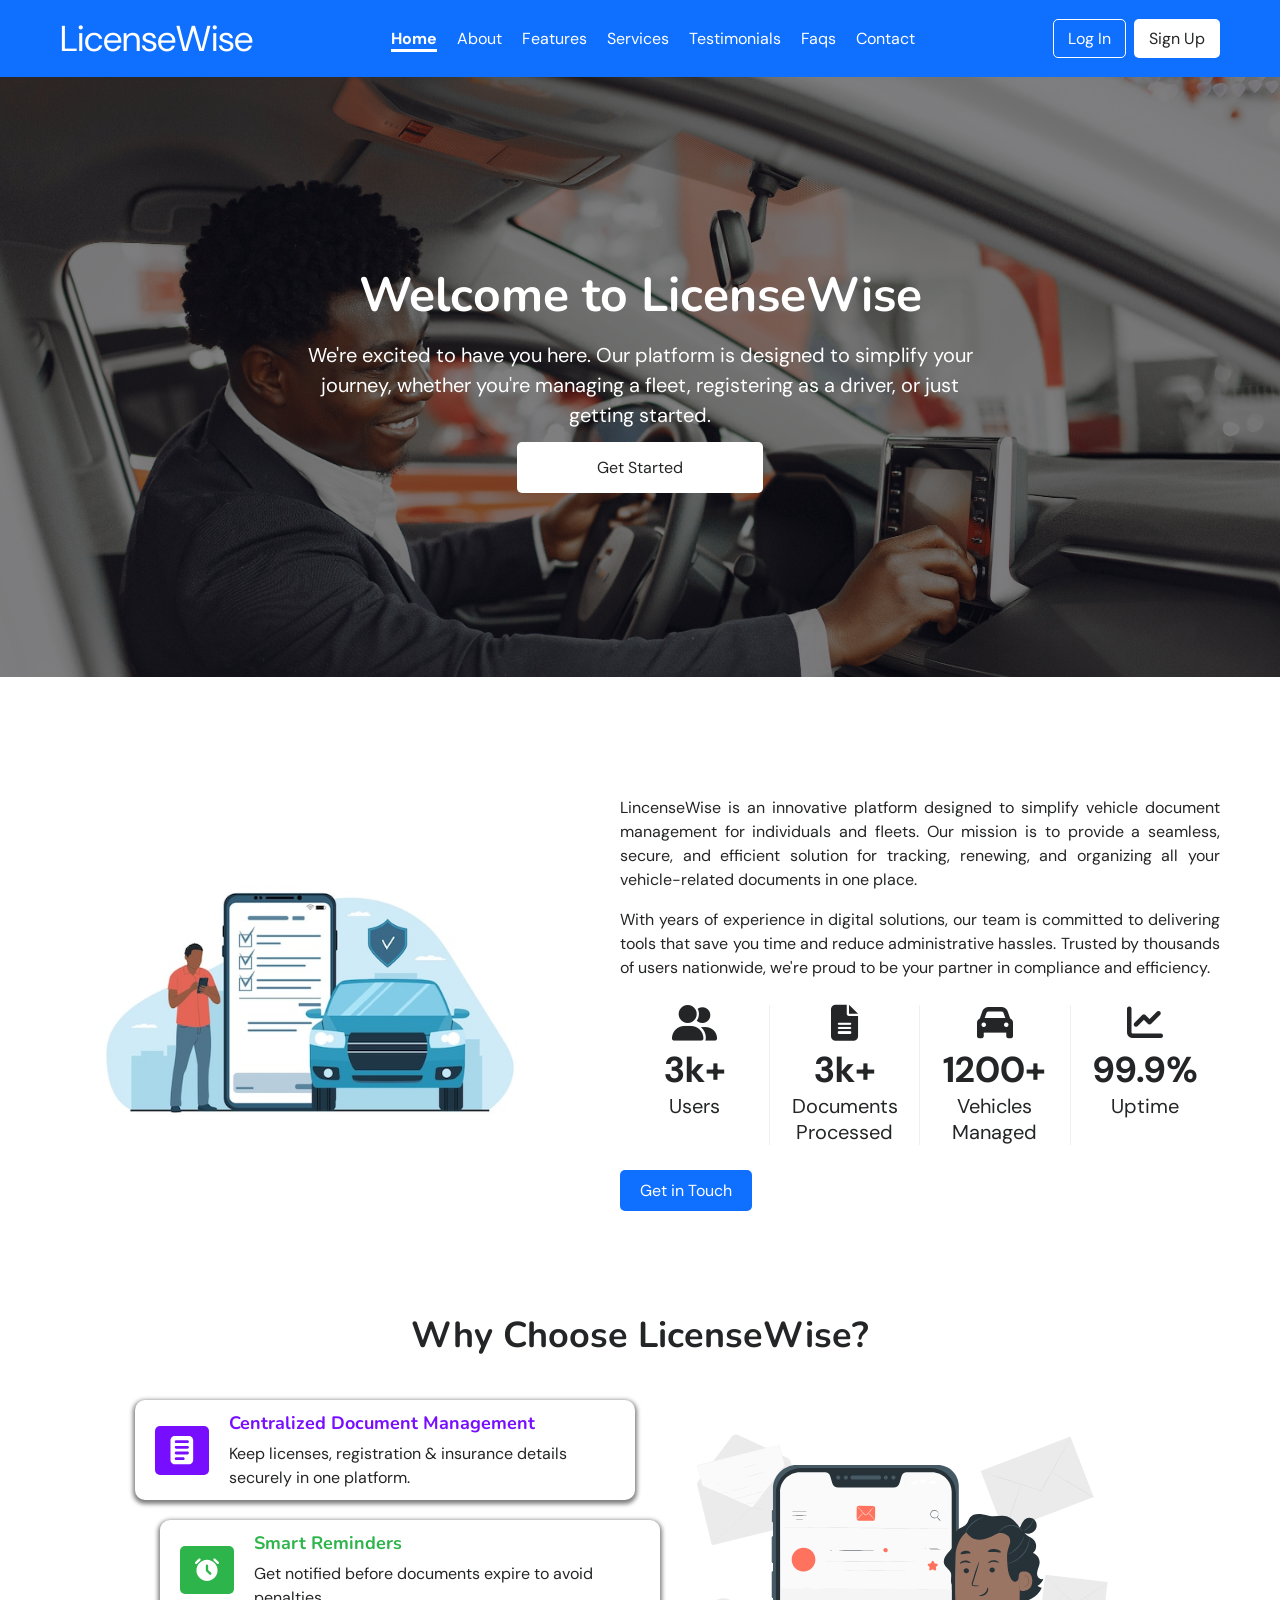
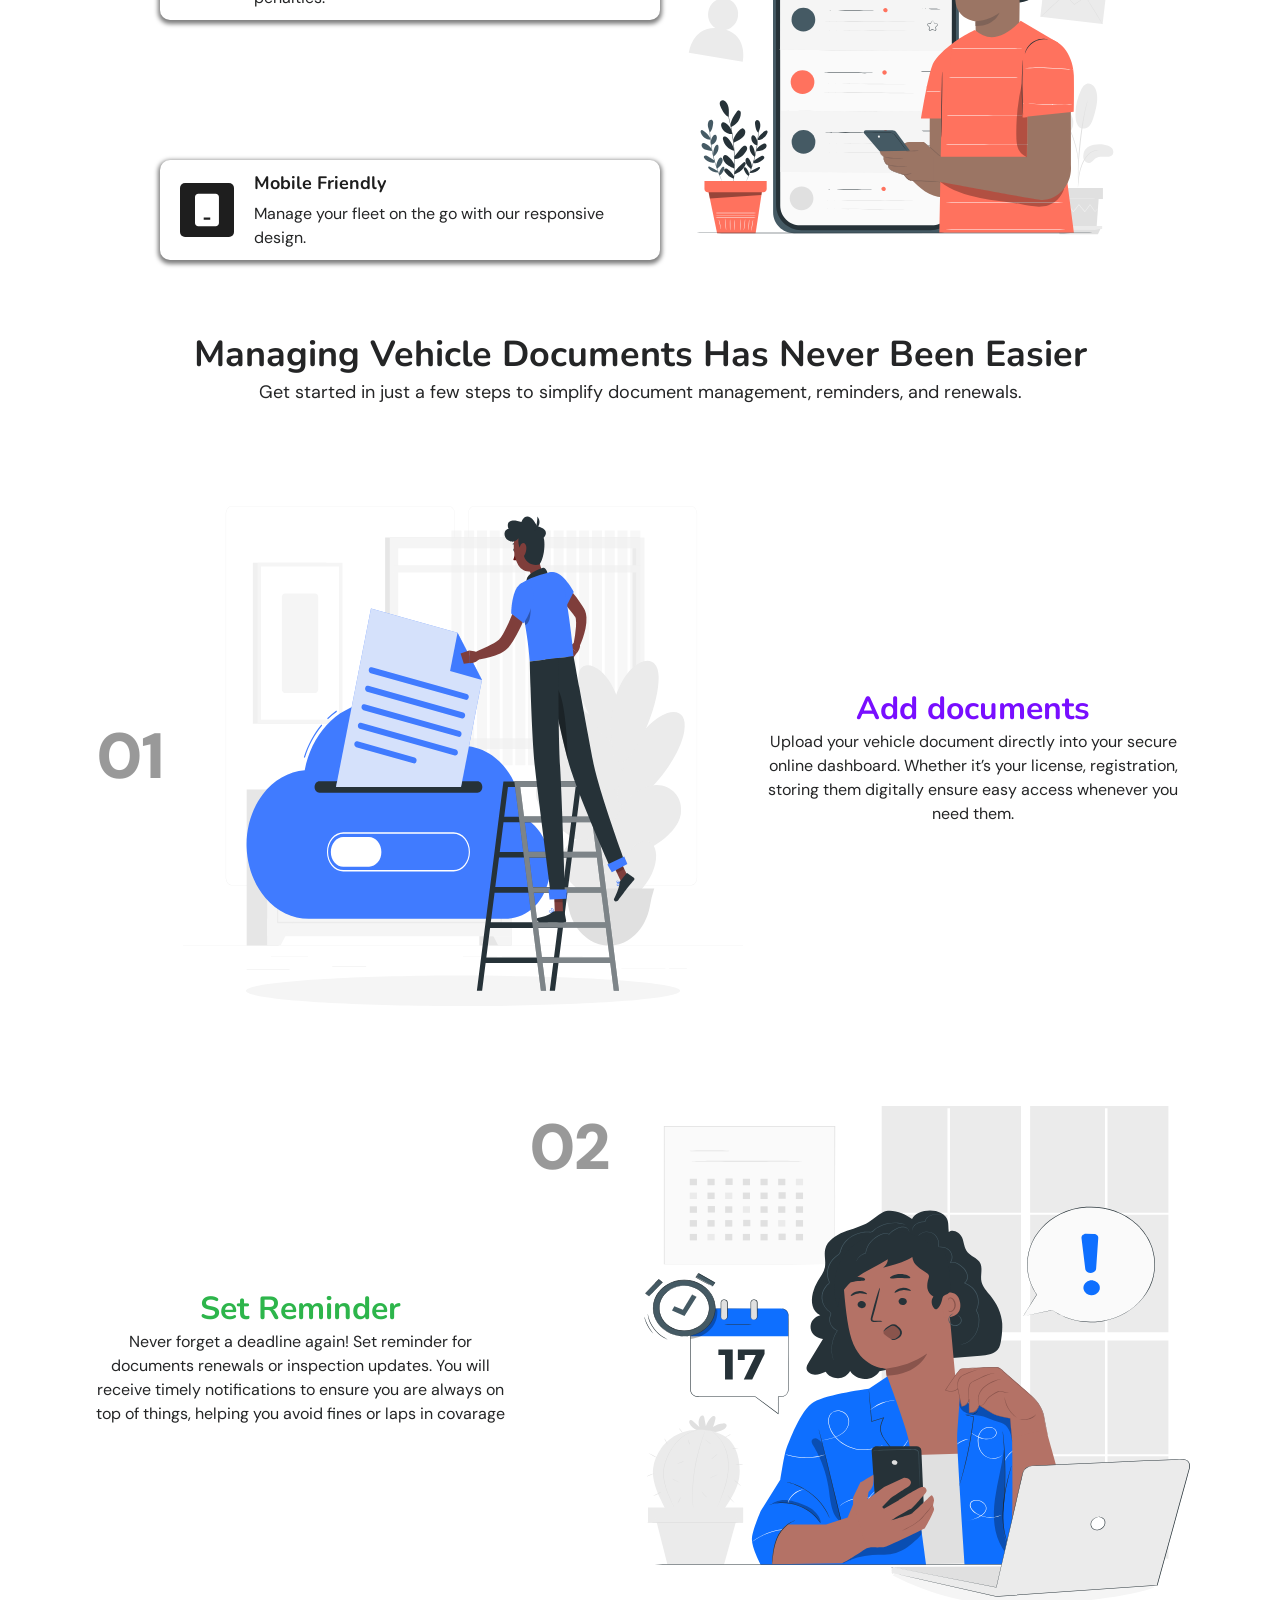
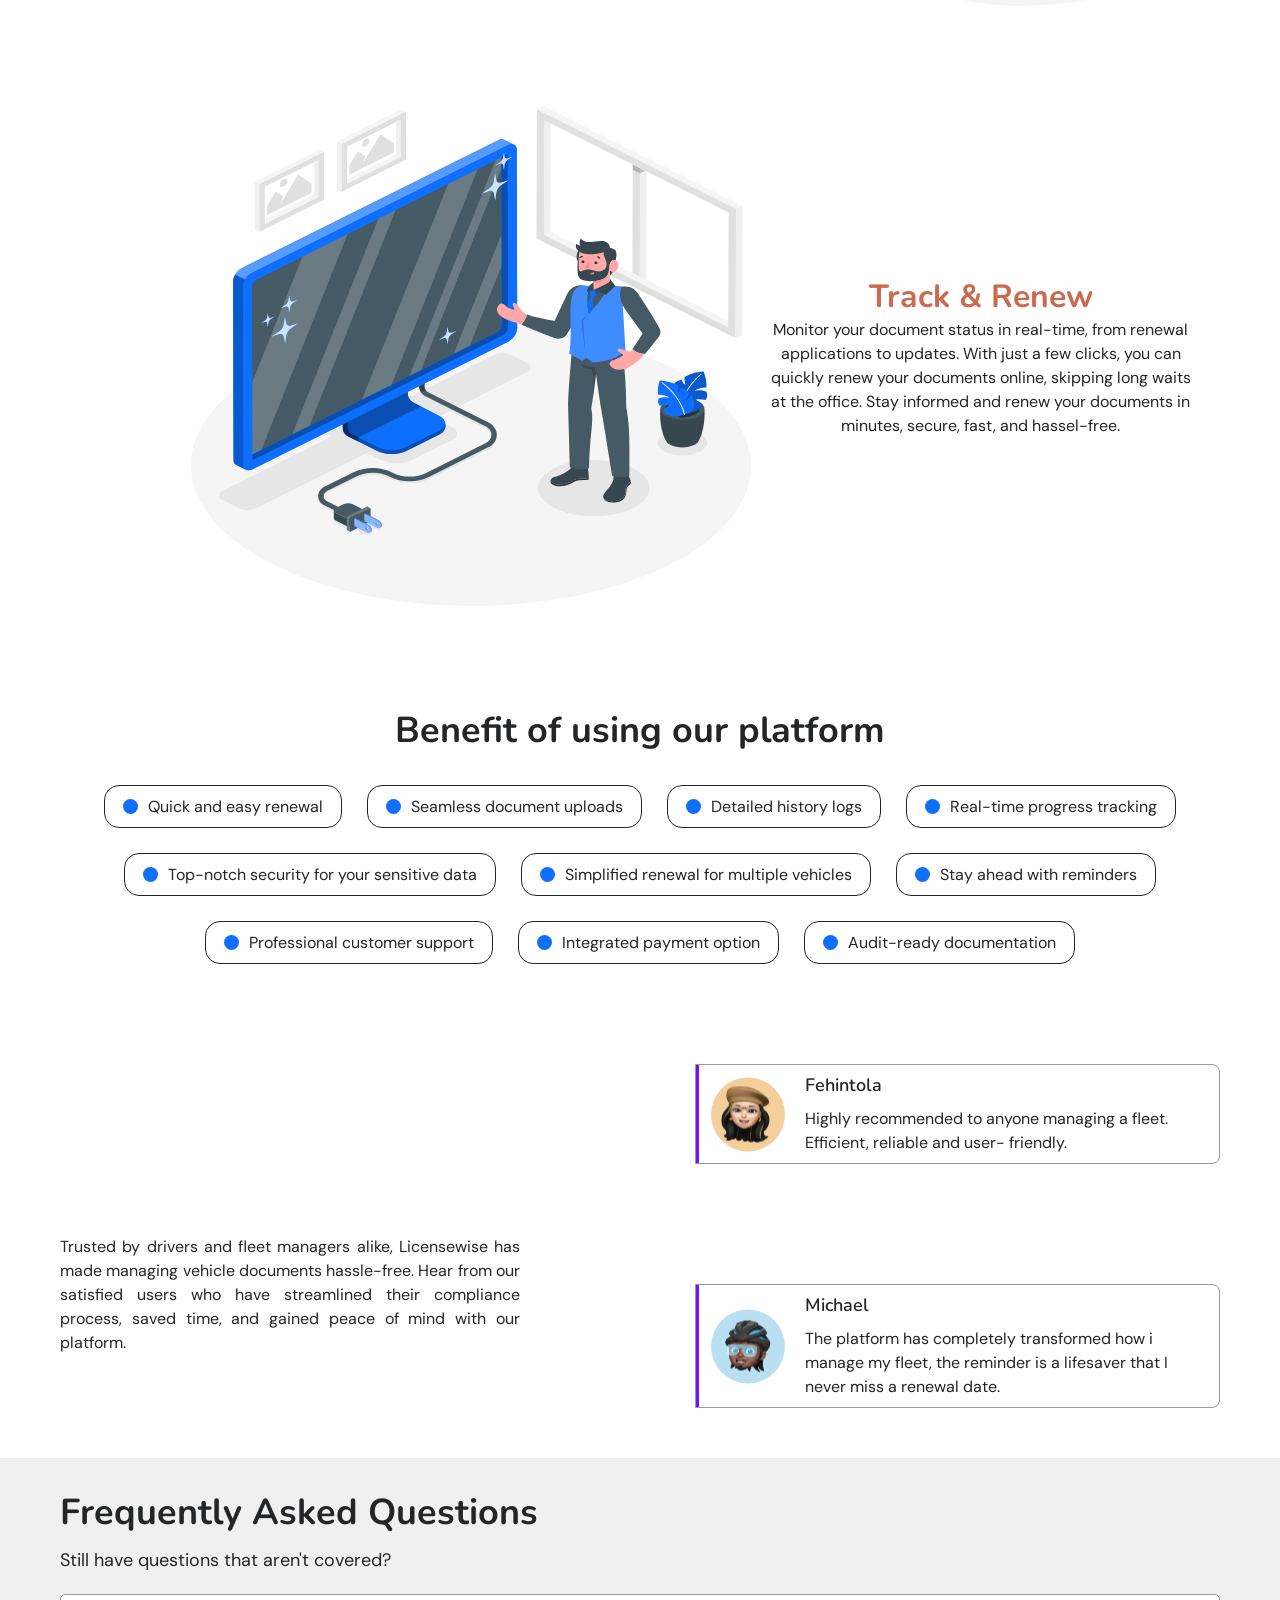
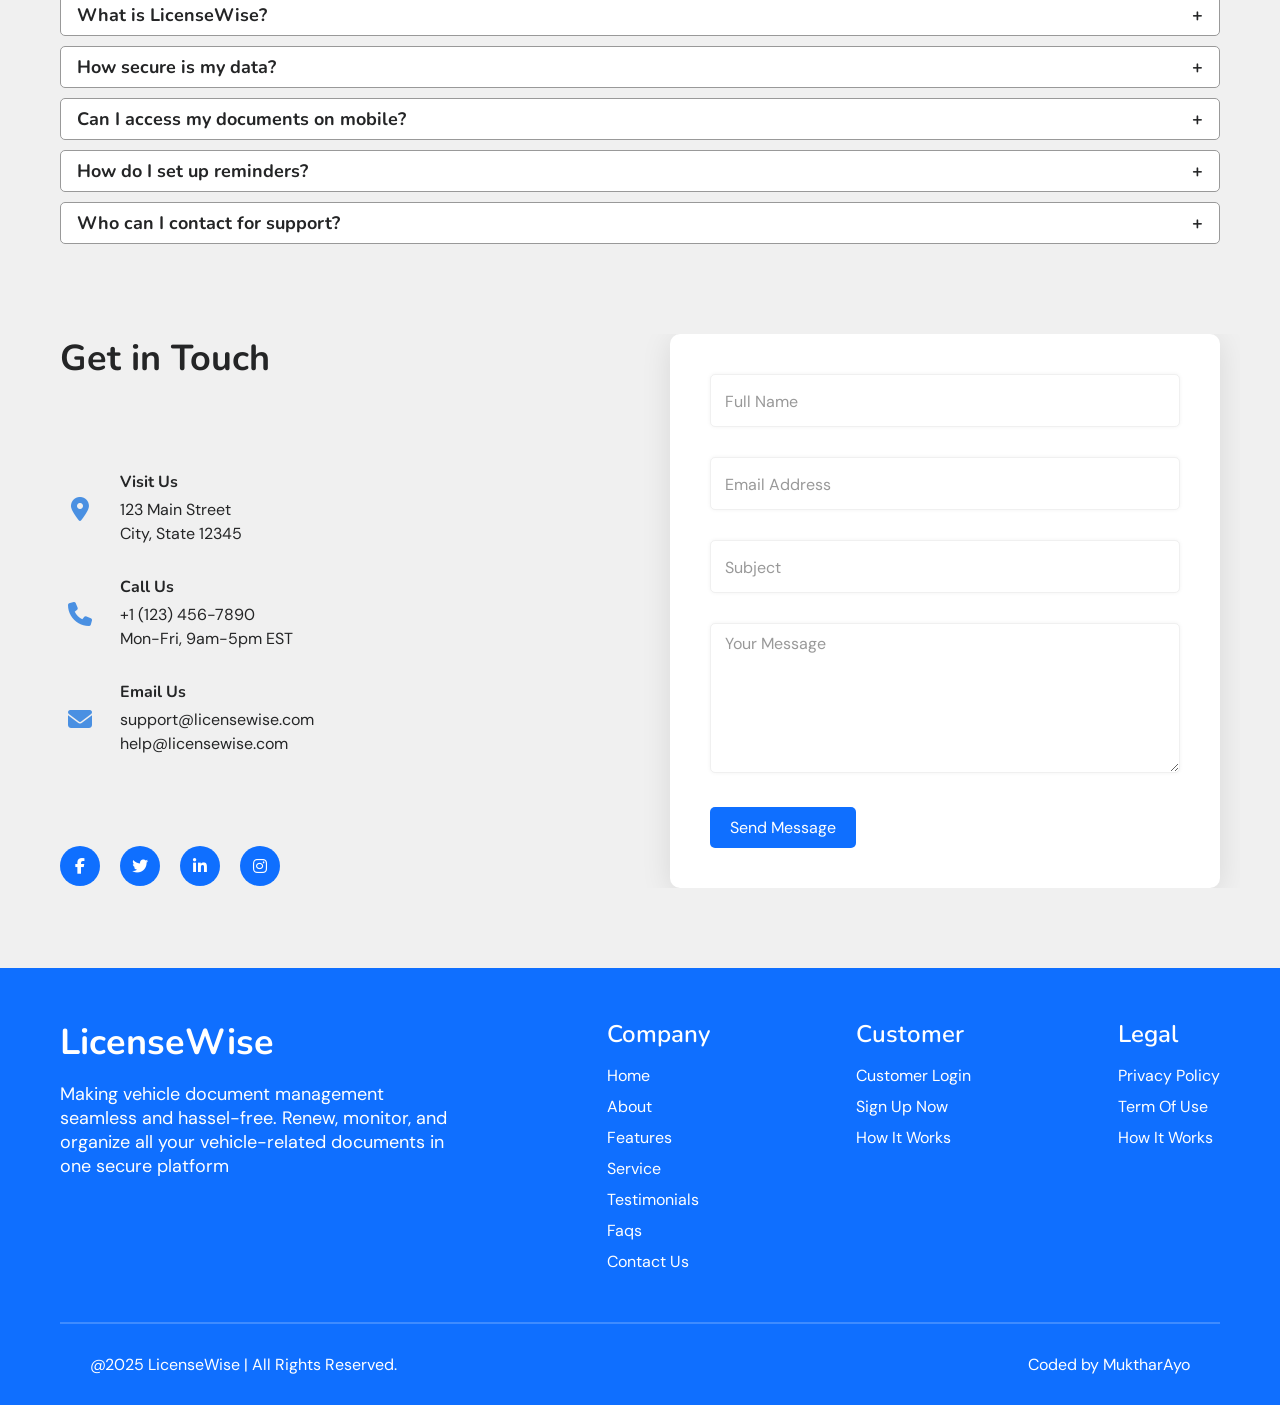
==== commit 32b9c64e: "Mobile Responisvess Updated" ====
--- a/Index.html
+++ b/Index.html
@@ -48,12 +48,12 @@
           </div>
 
           <div class="right">
-            <i class="fa-solid fa-caret-down"></i>
+            <!-- <i class="fa-solid fa-caret-down"></i>
             <div class="lang">
               <i class="fa-solid fa-globe"></i>
               <a href="">EN</a>
             </div>
-            <hr />
+            <hr /> -->
             <a href="#" class="btn btn0">Log In</a>
             <a href="#" class="btn btn1">Sign Up</a>
           </div>
@@ -907,40 +907,6 @@
       </div>
     </footer>
     <script src="https://unpkg.com/aos@next/dist/aos.js"></script>
-    <script>
-      const menuToggle = document.getElementById("menu-toggle");
-      document.querySelectorAll(".nav-links a").forEach((link) => {
-        link.addEventListener("click", () => (menuToggle.checked = false));
-      });
-
-      const observer = new IntersectionObserver(
-        (entries) => {
-          entries.forEach((entry) => {
-            if (entry.isIntersecting) {
-              const id = entry.target.id;
-              document
-                .querySelectorAll(".nav-links a")
-                .forEach((a) =>
-                  a.classList.toggle(
-                    "active",
-                    a.getAttribute("href") === `#${id}`
-                  )
-                );
-            }
-          });
-        },
-        { threshold: 0.2, rootMargin: "-19% 0px" }
-      );
-
-      document
-        .querySelectorAll("section[id]")
-        .forEach((section) => observer.observe(section));
-
-      // AOS
-      AOS.init({
-        offset: 200,
-        duration: 1000,
-      });
-    </script>
+    <script src="Script.js"></script>
   </body>
 </html>
--- a/Styles.css
+++ b/Styles.css
@@ -66,7 +66,7 @@
   display: flex;
   align-items: center;
   justify-content: space-between;
-  padding: 10px 0;
+  padding: 15px 0;
   position: relative;
 }
 nav .left{
@@ -136,7 +136,7 @@
   gap: 8px;
   font-family: var(--font-one);
 }
-nav .right hr {
+/* nav .right hr {
   border: 1px solid var(--secondary);
   height: 30px;
 }
@@ -144,7 +144,7 @@
   display: flex;
   align-items: center;
   gap: 3px;
-}
+} */
 .btn0 {
   color: var(--secondary);
   border: var(--brd);
@@ -823,7 +823,7 @@
   }
   #menu-toggle:checked ~ .nav-links {
     transform: translateY(0);
-    top: 50px;
+    top: 65px;
     opacity: 1;
     pointer-events: auto;
   }
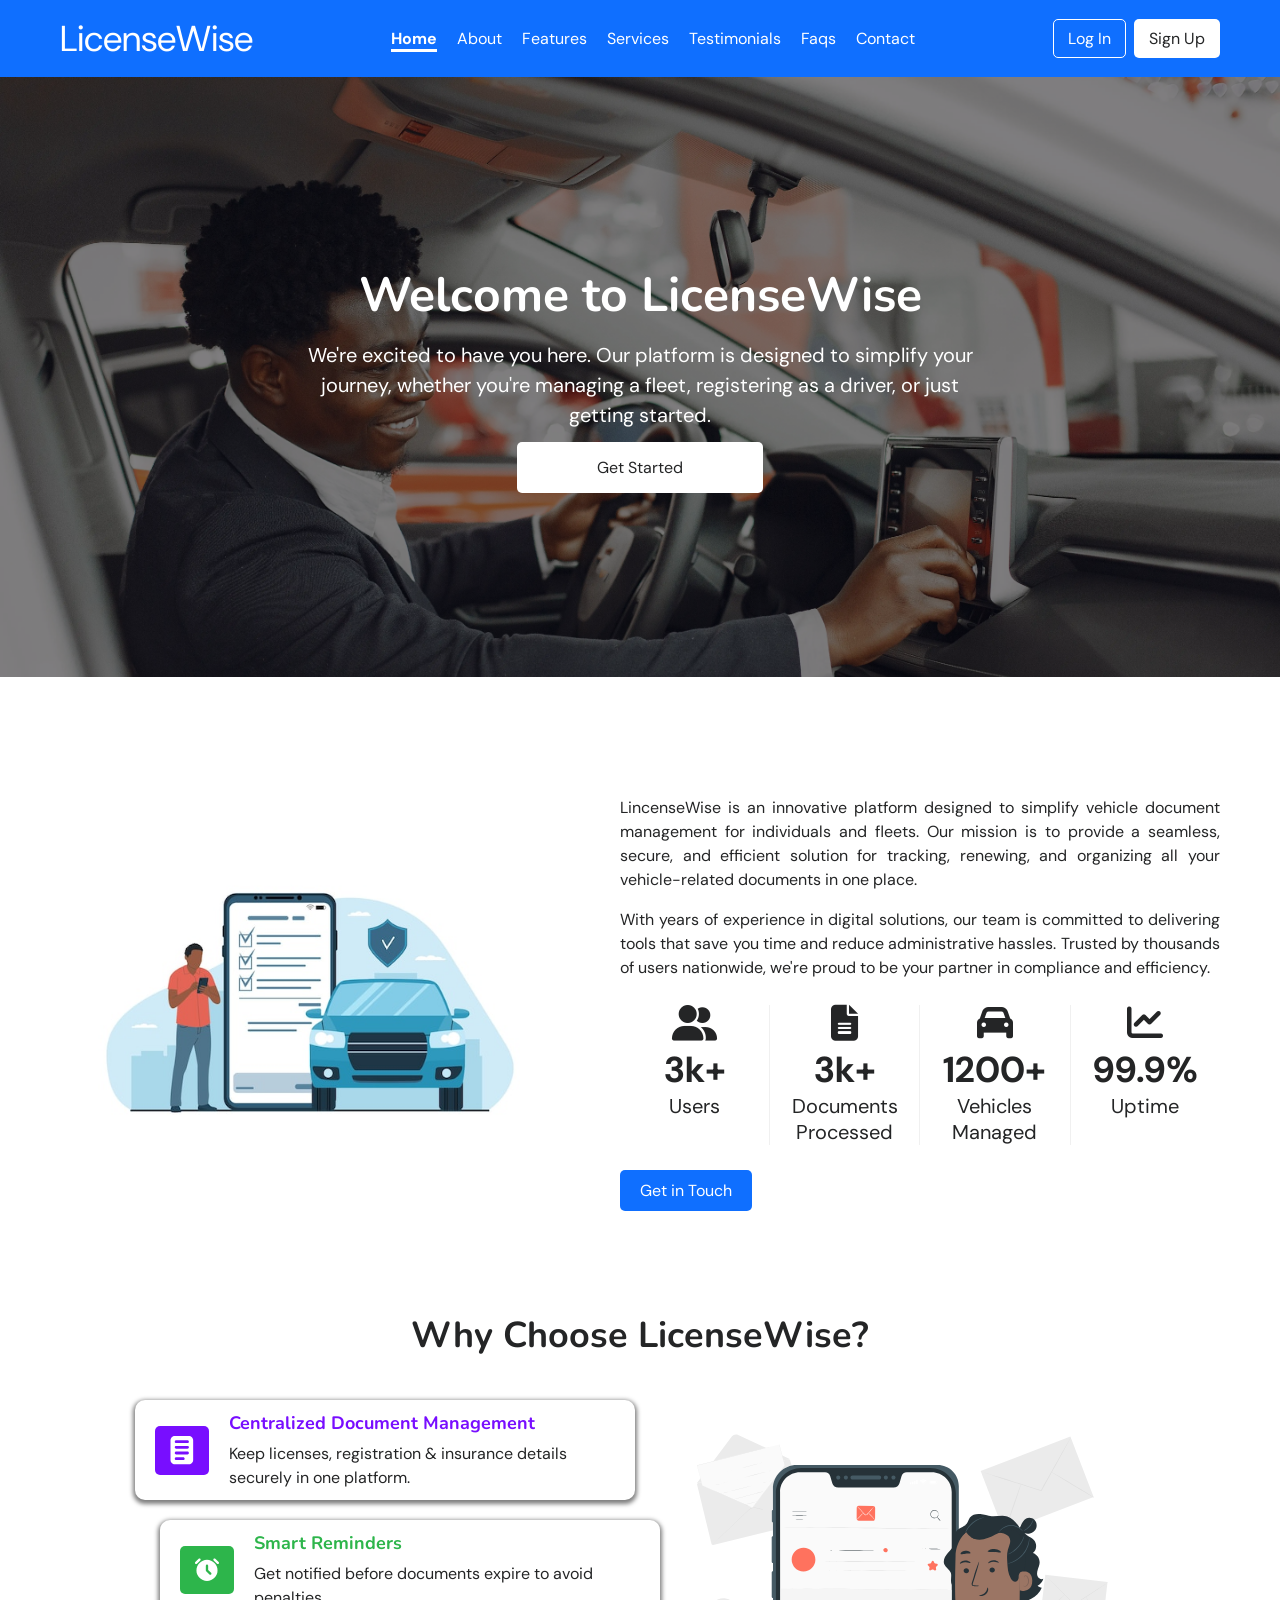
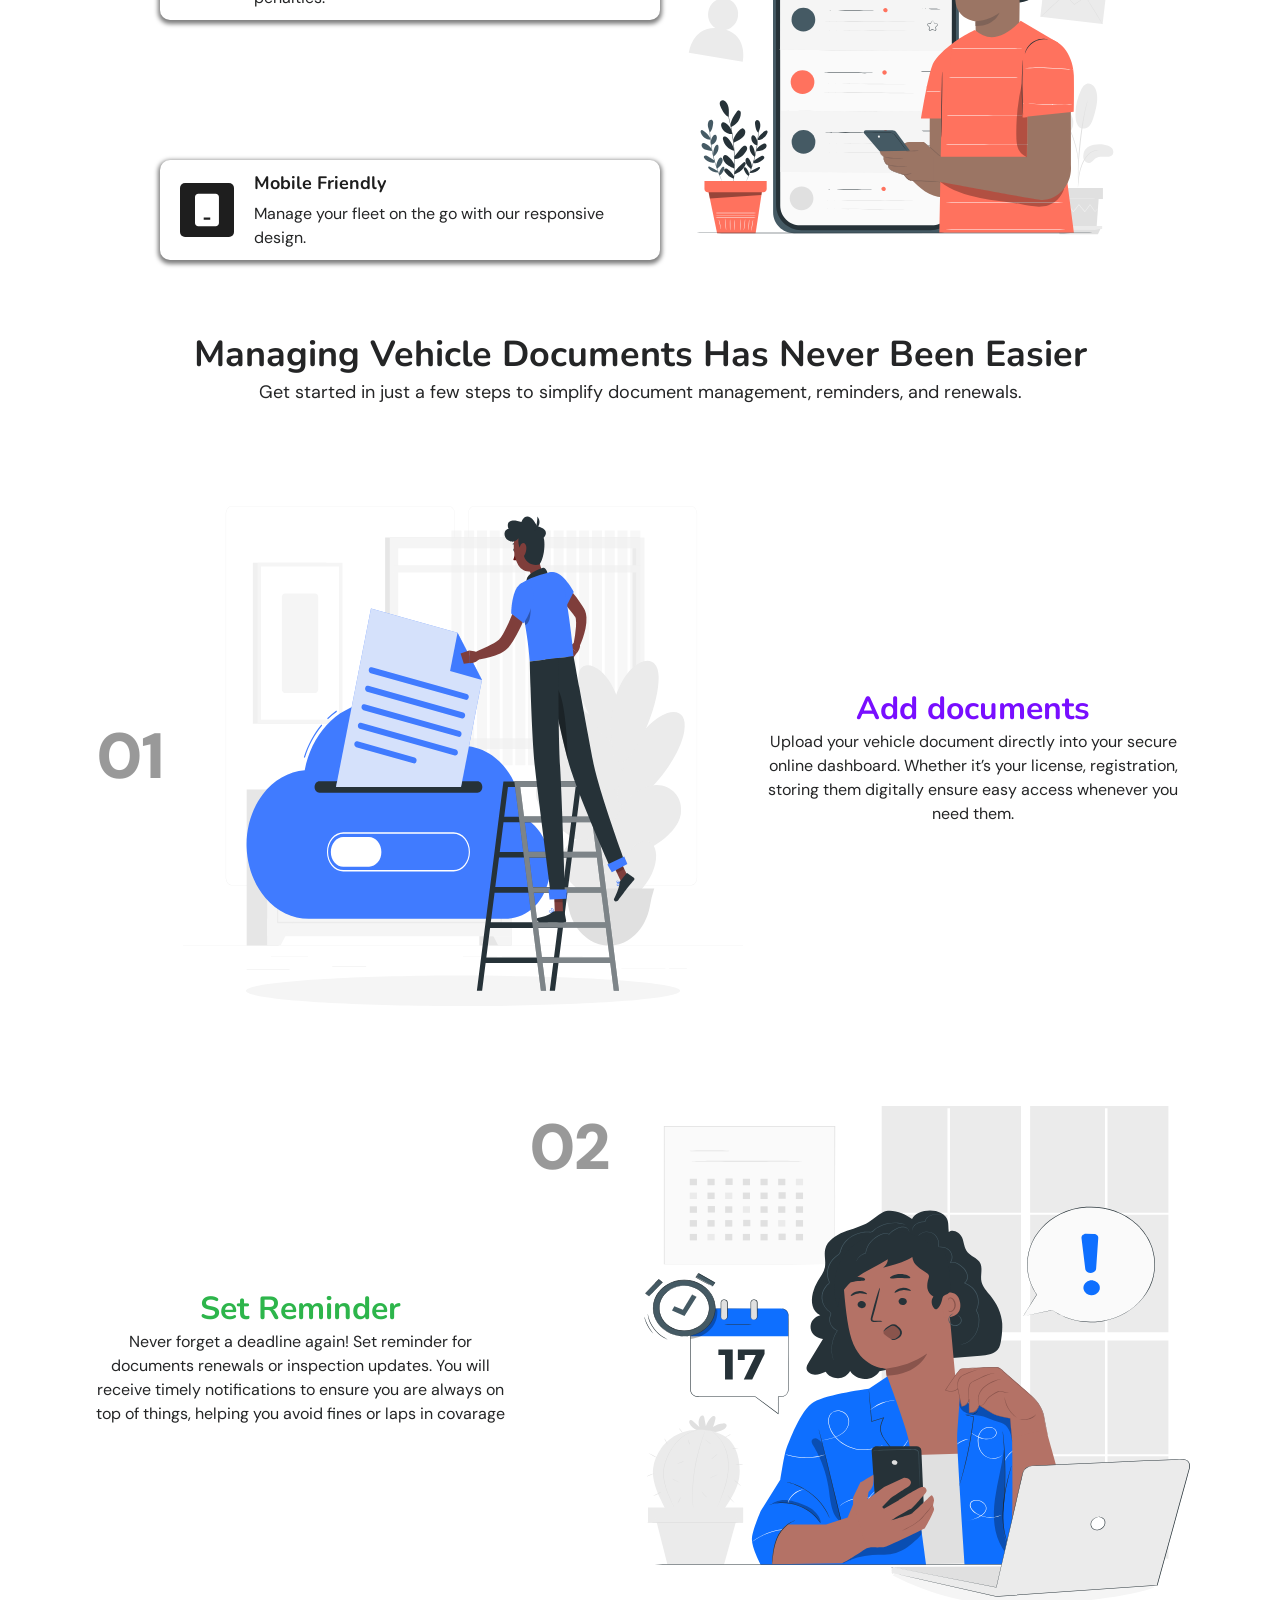
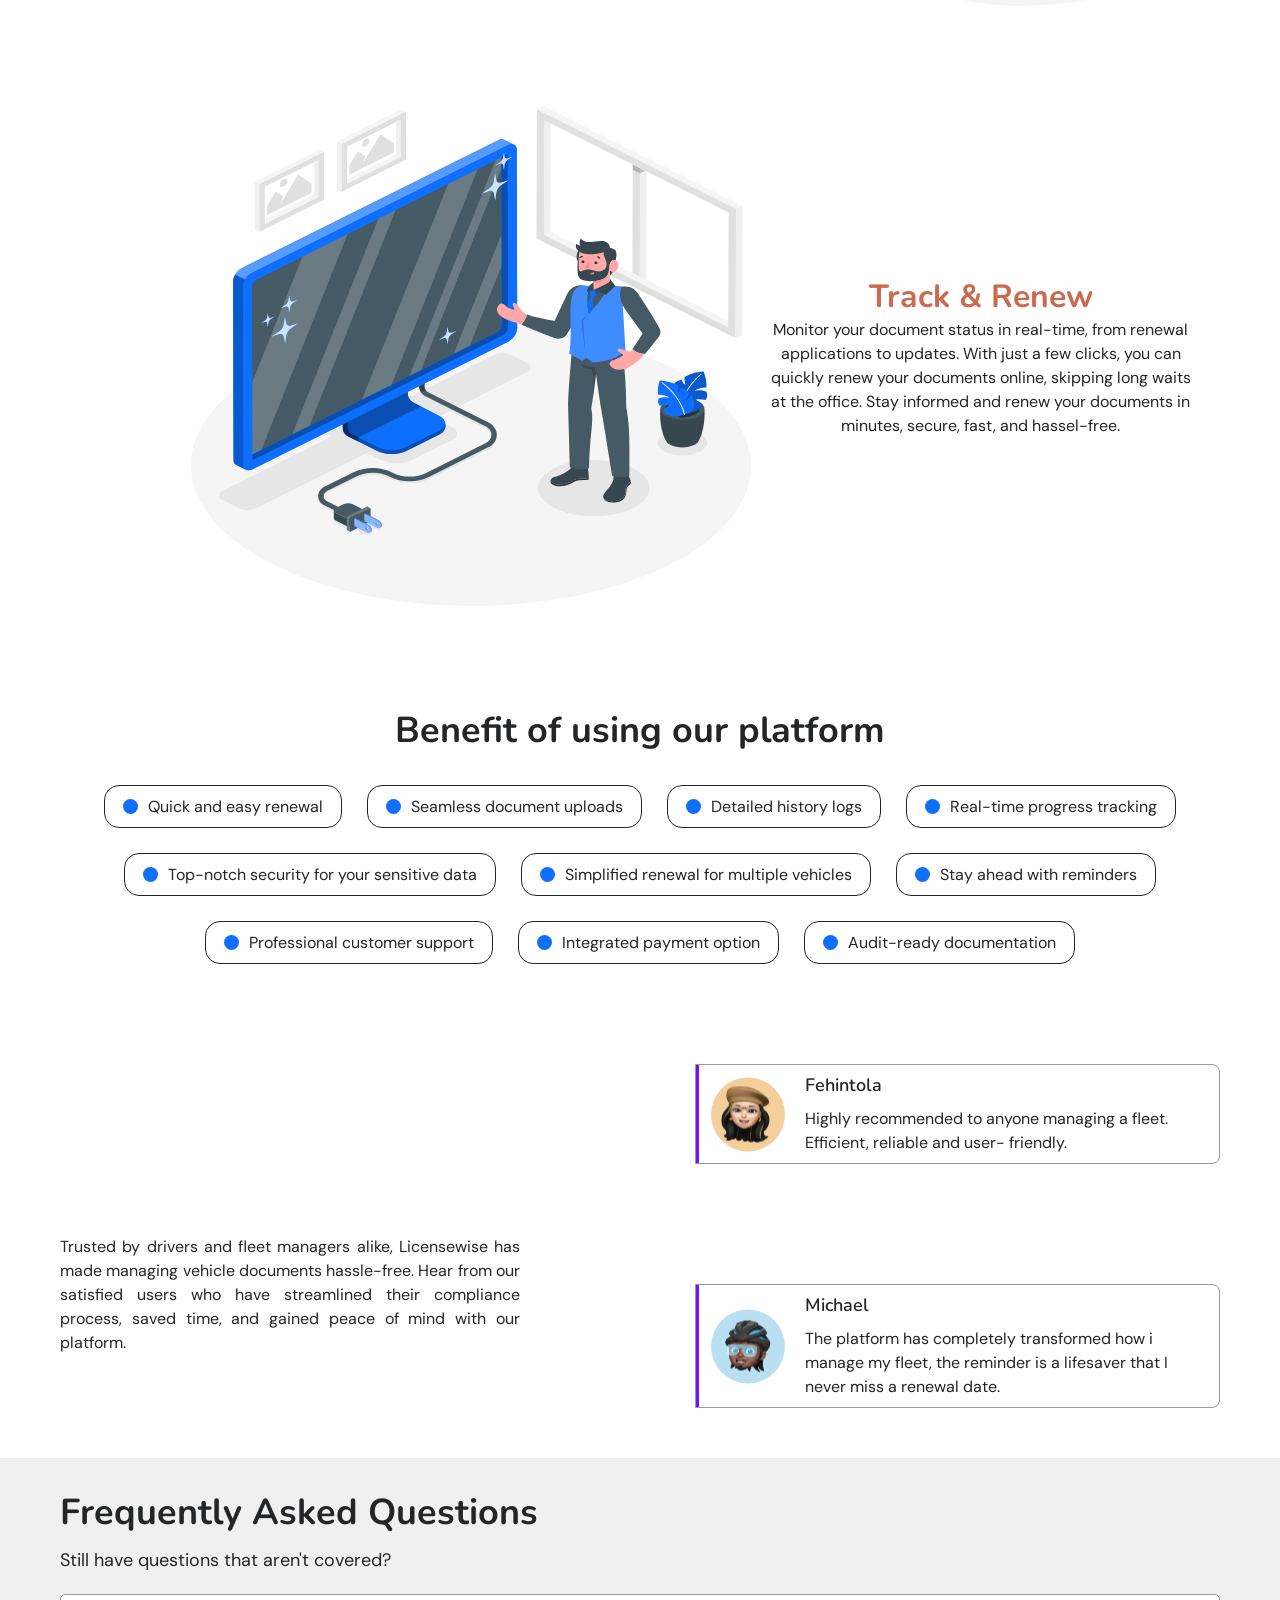
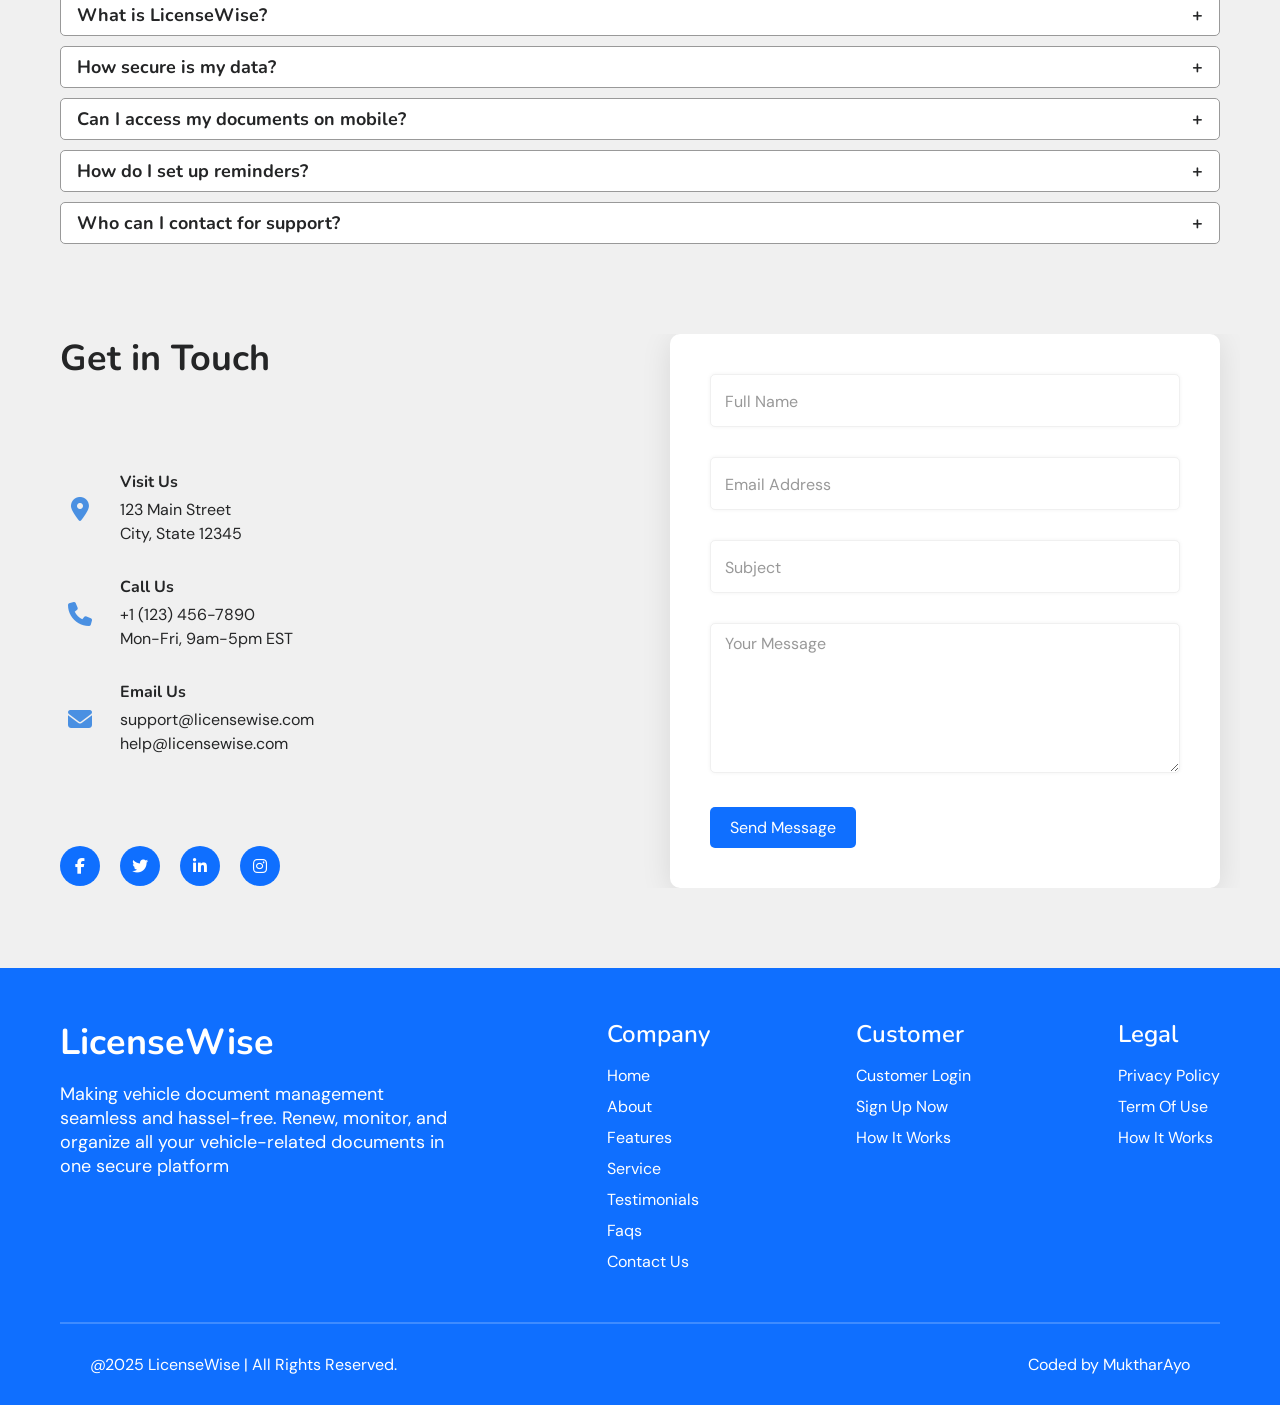
==== commit 64d08eac: "Updated" ====
--- a/Index.html
+++ b/Index.html
@@ -4,18 +4,19 @@
     <meta charset="utf-8" />
     <meta name="viewport" content="width=device-width, initial-scale=1" />
     <title>LicenseWise</title>
-    <link rel="icon" href="Assets/Personal-Icon.svg" />
+    <link rel="icon" href="Assets/logo.svg" />
+    <link rel="preload" href="styles.css" as="style" />
+    <link rel="preconnect" href="https://fonts.gstatic.com" />
     <link
-      href="https://fonts.googleapis.com/css?family=Nunito:200,300,regular,500,600,700,800,900,200italic,300italic,italic,500italic,600italic,700italic,800italic,900italic"
+      href="https://fonts.googleapis.com/css2?family=Nunito:wght@400;500;600;700&family=DM+Sans:wght@400;500;700&display=swap"
       rel="stylesheet"
     />
-    <link
-      href="https://fonts.googleapis.com/css?family=DM+Sans:100,200,300,regular,500,600,700,800,900,100italic,200italic,300italic,italic,500italic,600italic,700italic,800italic,900italic"
-      rel="stylesheet"
-    />
+    <!-- Replace with: -->
     <link
       rel="stylesheet"
       href="https://cdnjs.cloudflare.com/ajax/libs/font-awesome/6.7.1/css/all.min.css"
+      integrity="sha512-..."
+      crossorigin="anonymous"
     />
     <link rel="stylesheet" href="https://unpkg.com/aos@next/dist/aos.css" />
     <link rel="stylesheet" href="Styles.css" />
@@ -49,11 +50,11 @@
 
           <div class="right">
             <!-- <i class="fa-solid fa-caret-down"></i>
-            <div class="lang">
-              <i class="fa-solid fa-globe"></i>
-              <a href="">EN</a>
-            </div>
-            <hr /> -->
+<div class="lang">
+<i class="fa-solid fa-globe"></i>
+<a href="">EN</a>
+</div>
+<hr /> -->
             <a href="#" class="btn btn0">Log In</a>
             <a href="#" class="btn btn1">Sign Up</a>
           </div>
@@ -111,9 +112,9 @@
               </p>
               <div class="about-rate">
                 <!-- <div class="about-rate-box" data-aos="fade-up" data-aos-duration="1000">
-                  <i class="fa-solid fa-earth-americas"></i>
-                  <h5>9+<span>countries</span></h5>
-                </div> -->
+<i class="fa-solid fa-earth-americas"></i>
+<h5>9+<span>countries</span></h5>
+</div> -->
                 <div
                   class="about-rate-box"
                   data-aos="fade-up"
--- a/Styles.css
+++ b/Styles.css
@@ -175,7 +175,7 @@
 #home {
   height: 600px;
   background: linear-gradient(rgb(0, 0, 0, 0.5), rgb(0, 0, 0, 0.5)),
-    url(/Assets/main-bg.jpg);
+    url(/Assets/main-bg.webp);
   background-size: cover;
   background-repeat: no-repeat;
 }
@@ -816,7 +816,7 @@
     transform: translateY(-100%);
     pointer-events: none;
     opacity: 0;
-    transition: transform 0.5s cubic-bezier(1, 0.5, 0, 0), opacity 0.5s ease;
+    transition: transform 0.5s cubic-bezier(0, 0, 0.2, 0), opacity 0.5s ease;
   }
   .hamburger {
     display: flex;
@@ -835,7 +835,7 @@
     opacity: 0;
     transform: translateY(-50px);
     transition: transform 0.5s opacity 0.5s ease;
-    transition-delay: 0.4s;
+    transition-delay: 0.5s;
     border-top: 1px solid var(--secondary);
   }
   #menu-toggle:checked ~ .nav-links a {
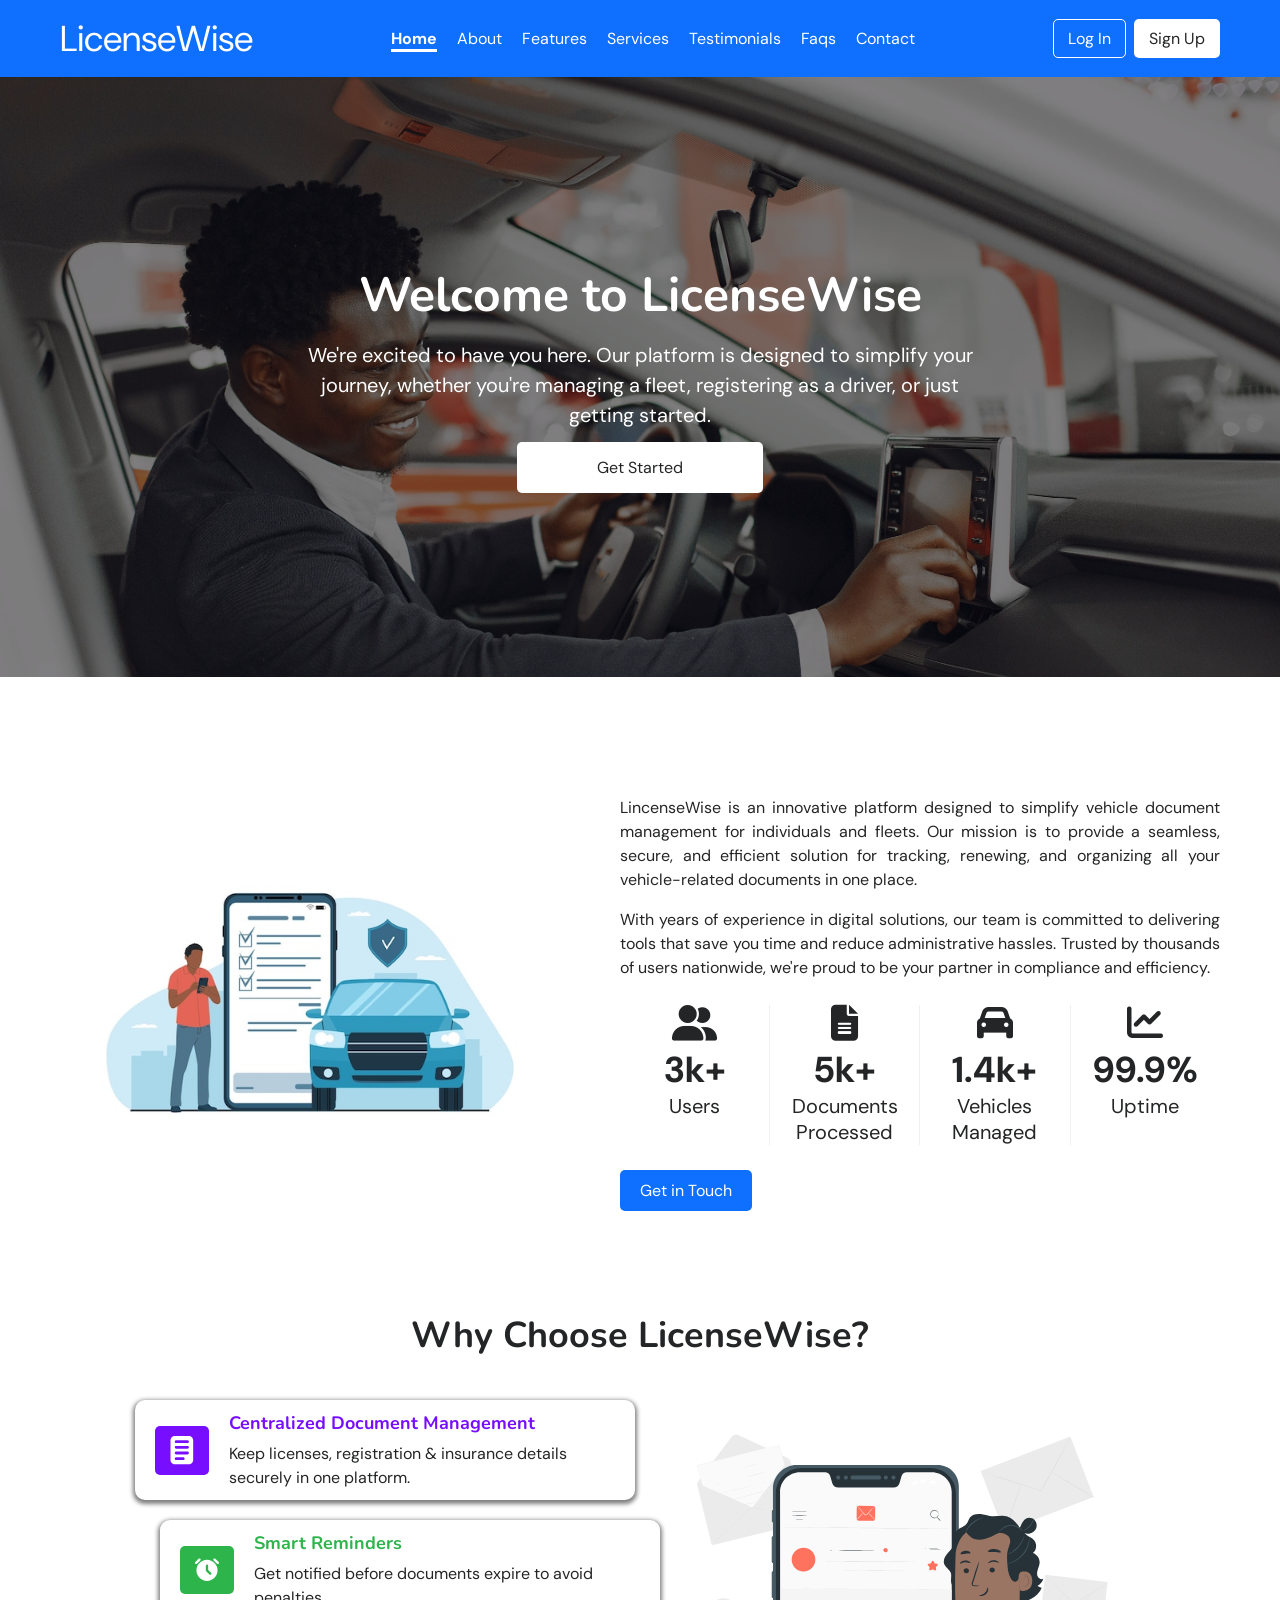
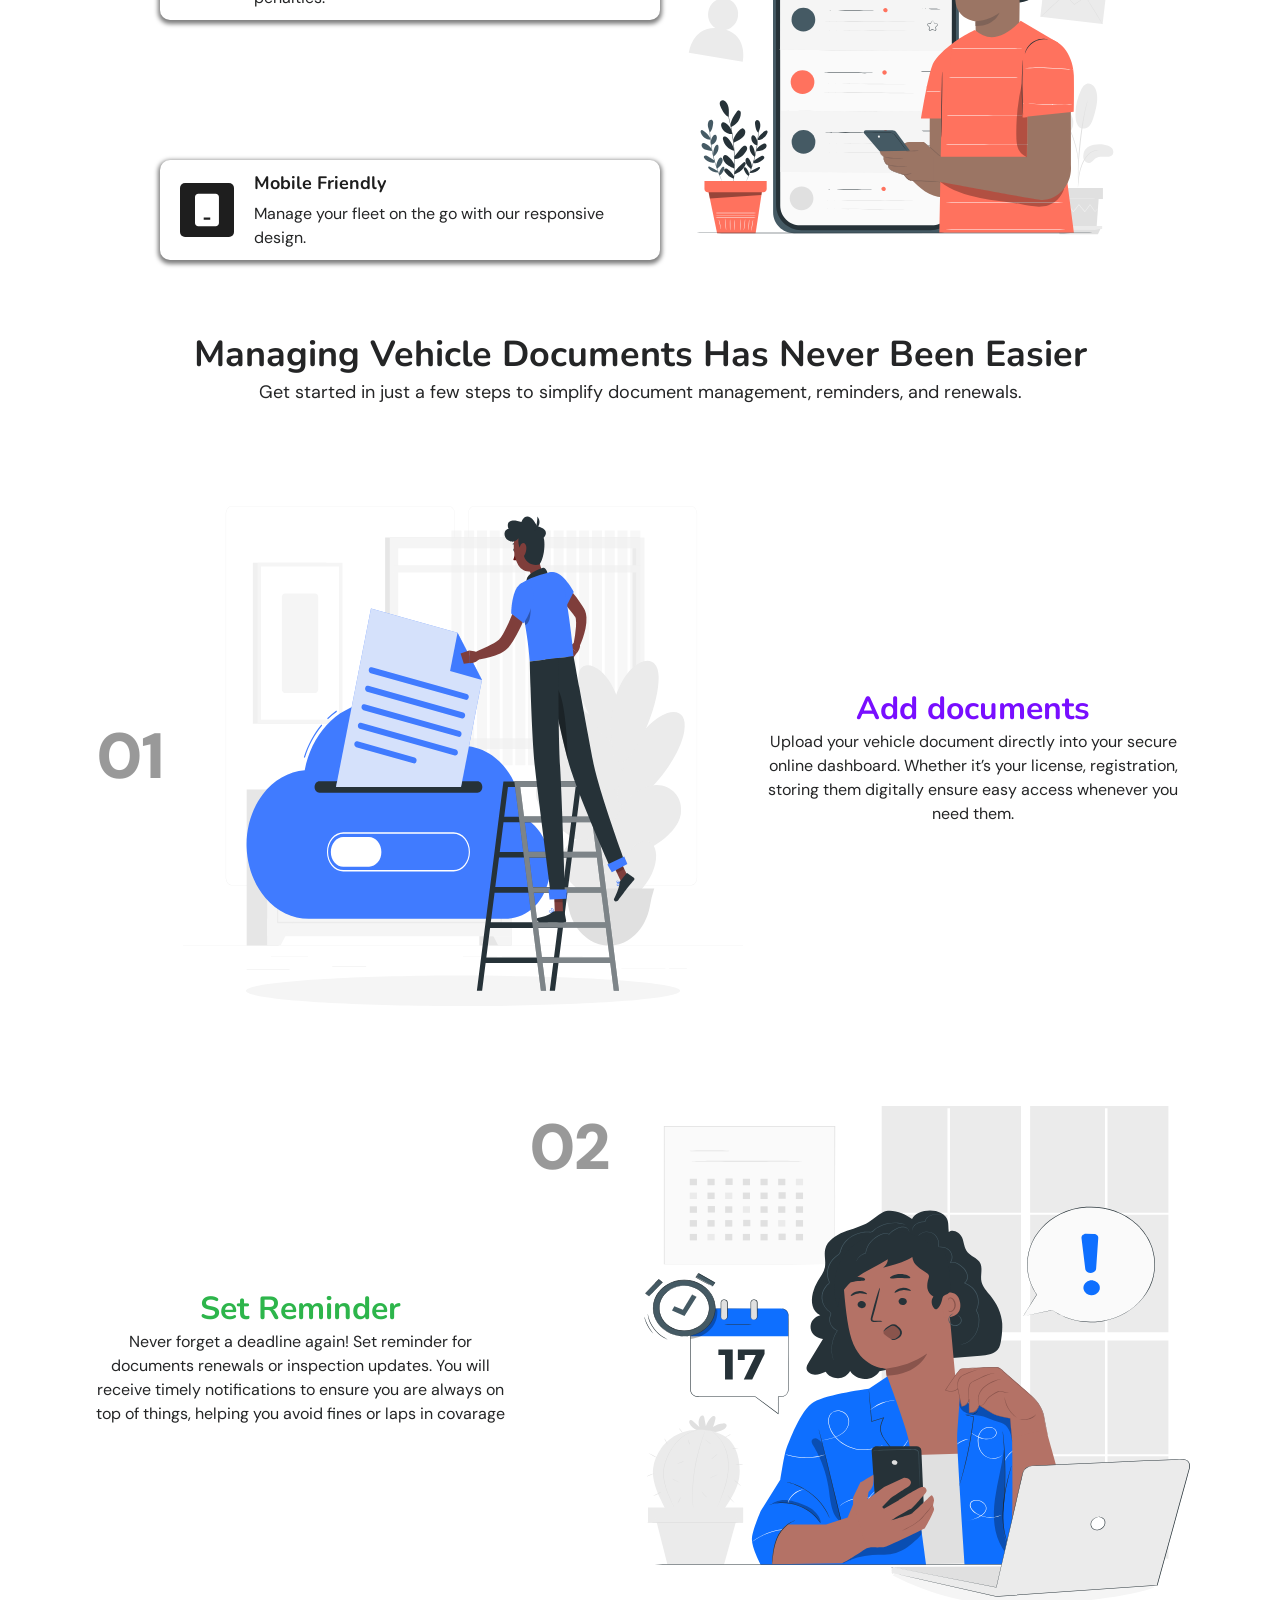
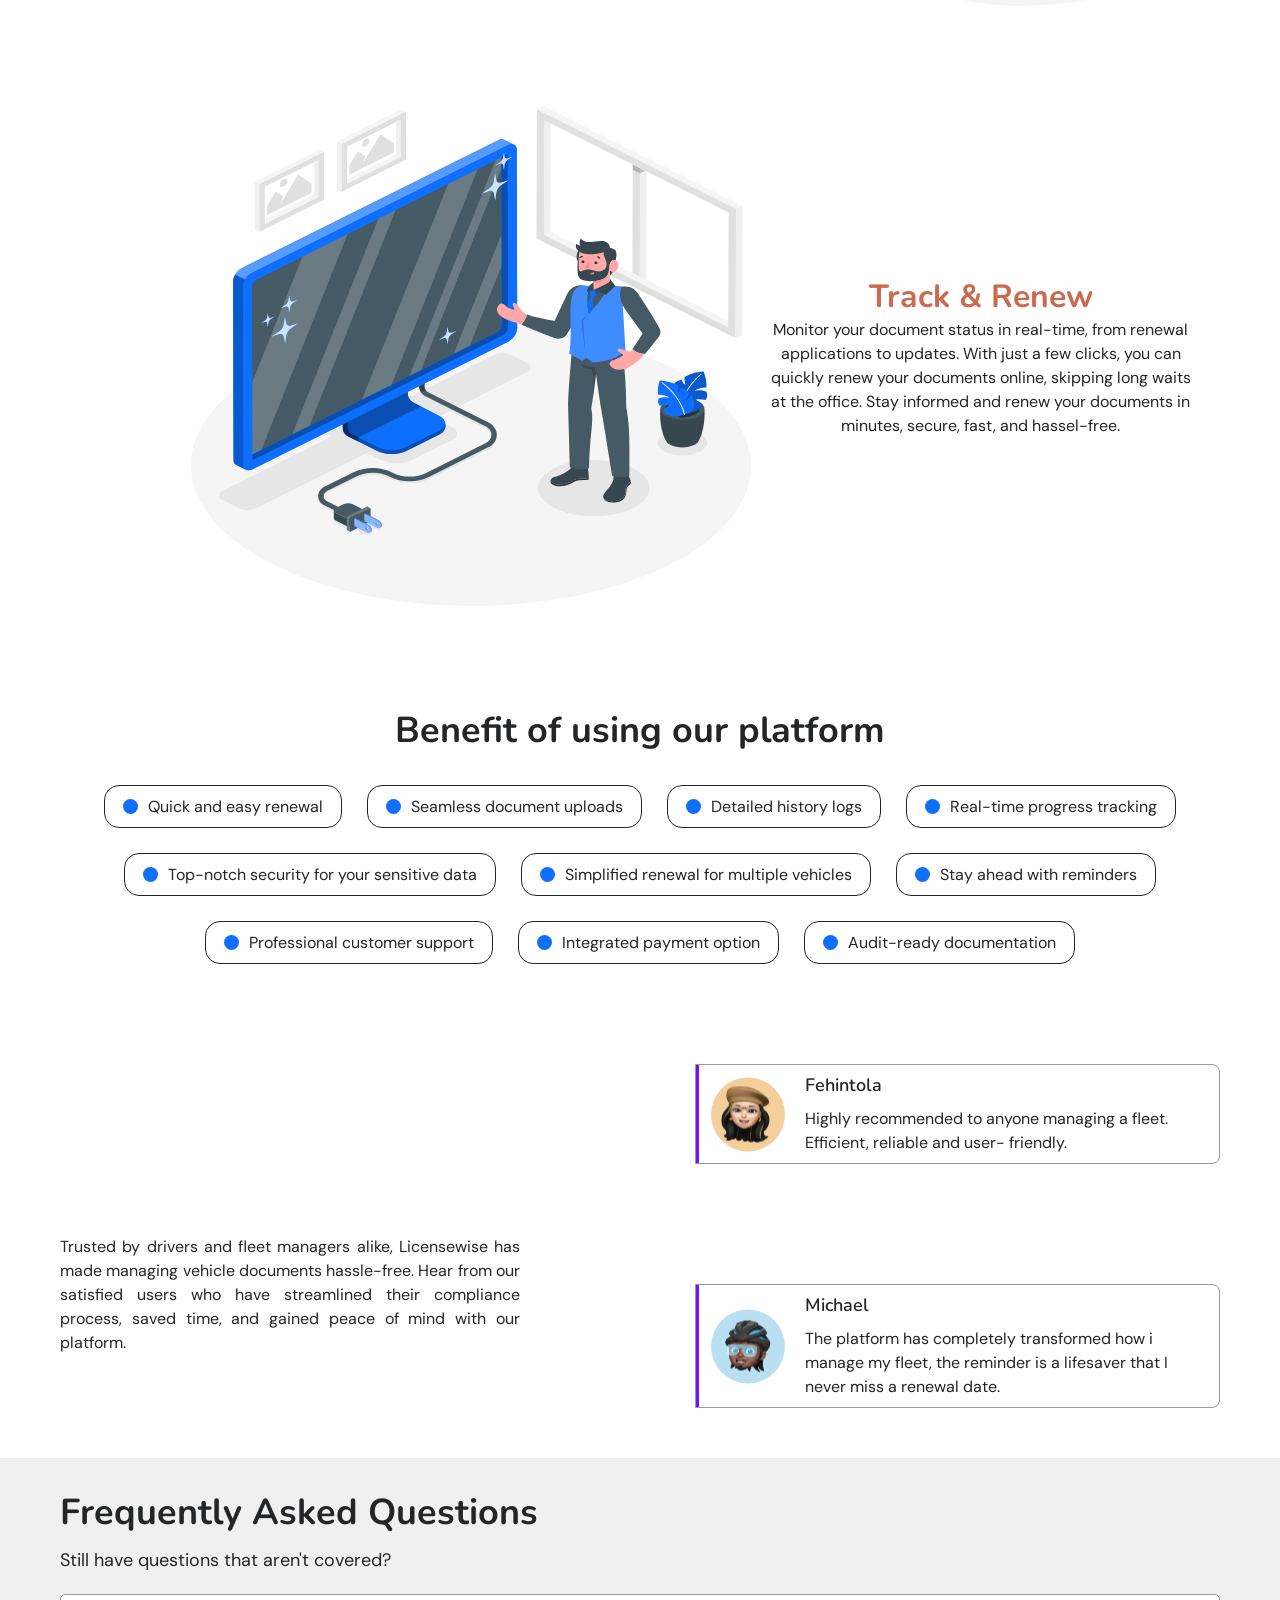
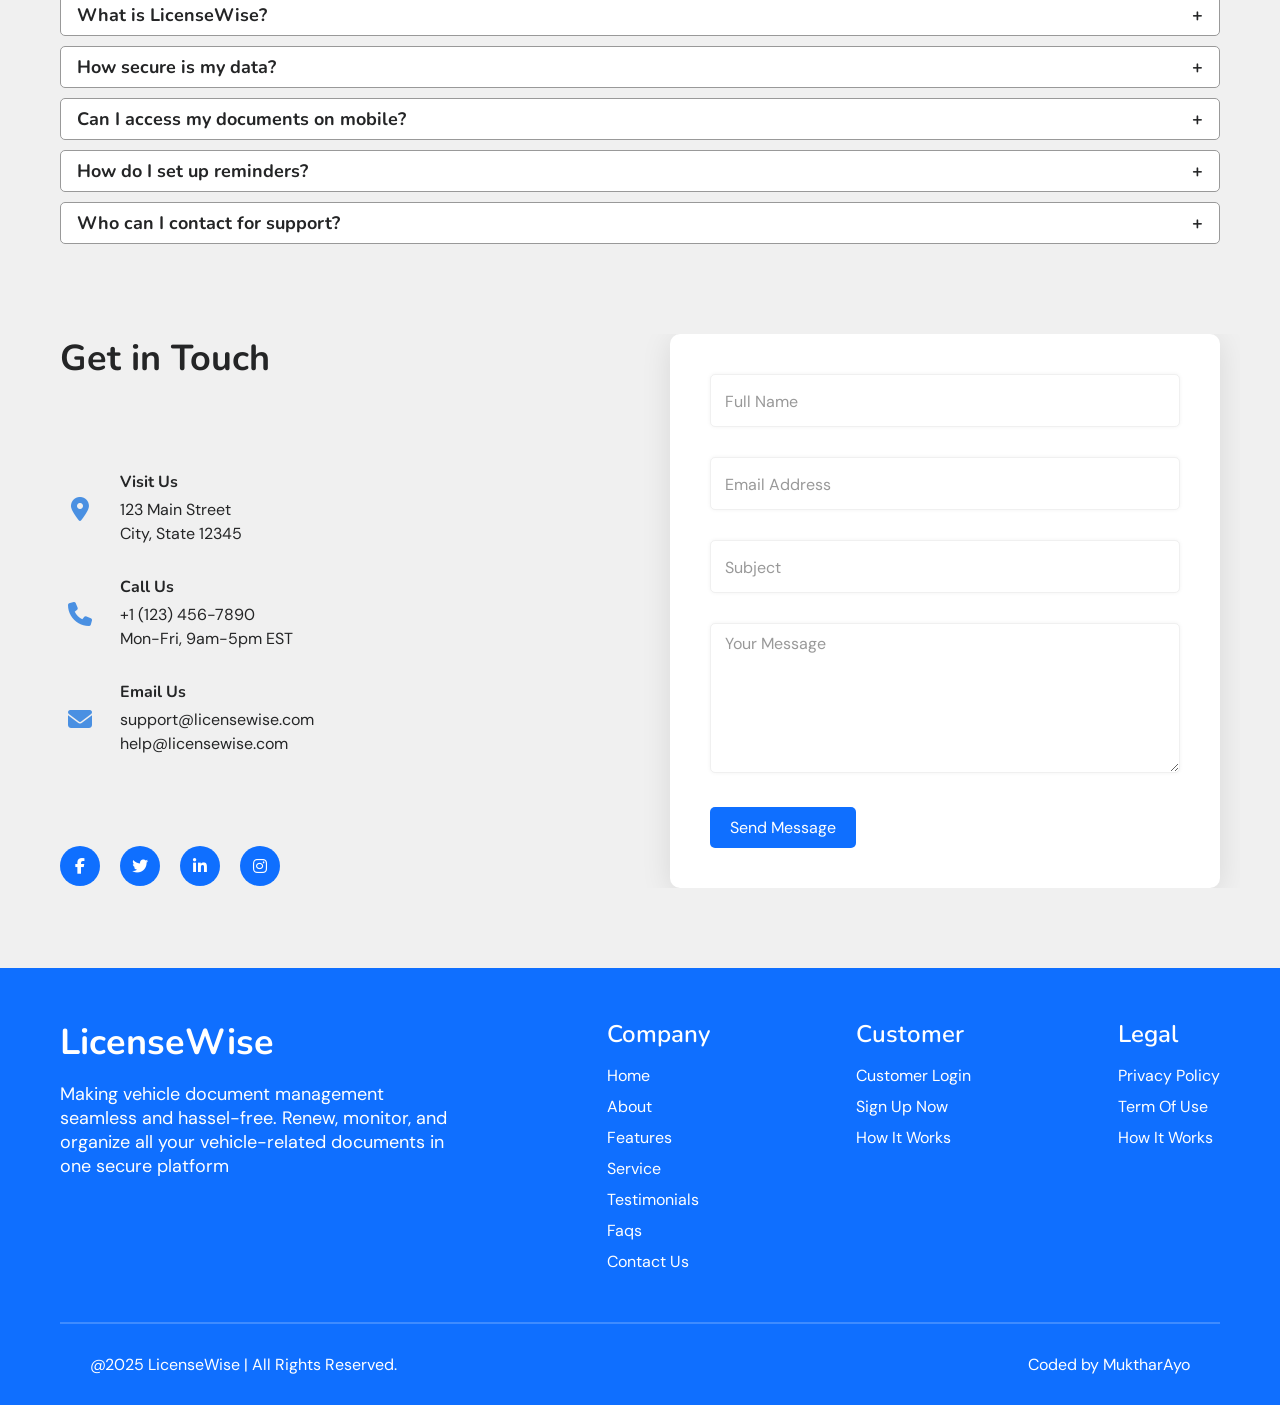
==== commit d0965d59: "Updated" ====
--- a/Index.html
+++ b/Index.html
@@ -4,7 +4,7 @@
     <meta charset="utf-8" />
     <meta name="viewport" content="width=device-width, initial-scale=1" />
     <title>LicenseWise</title>
-    <link rel="icon" href="Assets/logo.svg" />
+    <link rel="icon" href="Assets/logo-dark.svg" />
     <link rel="preload" href="styles.css" as="style" />
     <link rel="preconnect" href="https://fonts.gstatic.com" />
     <link
@@ -130,7 +130,7 @@
                   data-aos-delay="200"
                 >
                   <i class="fa-solid fa-file-lines"></i>
-                  <h5>3k+<span>documents processed</span></h5>
+                  <h5>5k+<span>documents processed</span></h5>
                 </div>
                 <div
                   class="about-rate-box"
@@ -139,7 +139,7 @@
                   data-aos-delay="300"
                 >
                   <i class="fa-solid fa-car"></i>
-                  <h5>1200+<span>vehicles managed</span></h5>
+                  <h5>1.4k+<span>vehicles managed</span></h5>
                 </div>
                 <div
                   class="about-rate-box"
--- a/Styles.css
+++ b/Styles.css
@@ -19,7 +19,6 @@
   --font-one: "dm sans";
   --font-two: "nunito";
 
-  --brd:1px solid var(var(--secondary))
 }
 a {
   text-decoration: none;
@@ -48,7 +47,7 @@
   font-size: 16px;
   font-family: var(--font-one);
 }
-section .btn{
+section .btn {
   display: inline-block;
   border-radius: 5px;
   font-size: 16px;
@@ -69,17 +68,17 @@
   padding: 15px 0;
   position: relative;
 }
-nav .left{
-  transition: .2s;
-}
- nav .left img{
+nav .left {
+  transition: 0.2s;
+}
+nav .left img {
   display: none;
-  transition: .2s;
- }
+  transition: 0.2s;
+}
 nav .logo {
   font-size: 36px;
   font-family: var(--font-one);
-  transition: .2s;
+  transition: 0.2s;
 }
 #menu-toggle {
   display: none;
@@ -151,7 +150,7 @@
   border: 1px solid var(--secondary);
   border-radius: 5px;
   padding: 8px 14px;
-  transition: all .5s;
+  transition: all 0.5s;
 }
 .btn0:hover {
   color: var(--primary);
@@ -954,10 +953,10 @@
   section h3 {
     font-size: 24px;
   }
-  nav .left img{
+  nav .left img {
     display: block;
     width: 30px;
-   }
+  }
   nav .logo {
     display: none;
     font-size: 24px;
@@ -977,8 +976,10 @@
   .about-rate-box span {
     font-size: 16px;
   }
-  .about-info .btn2 {
+  .about-info .btn3 {
     font-size: 16px;
+    text-align: center;
+    width: 100%;
   }
   .features-box-container {
     width: 390px;
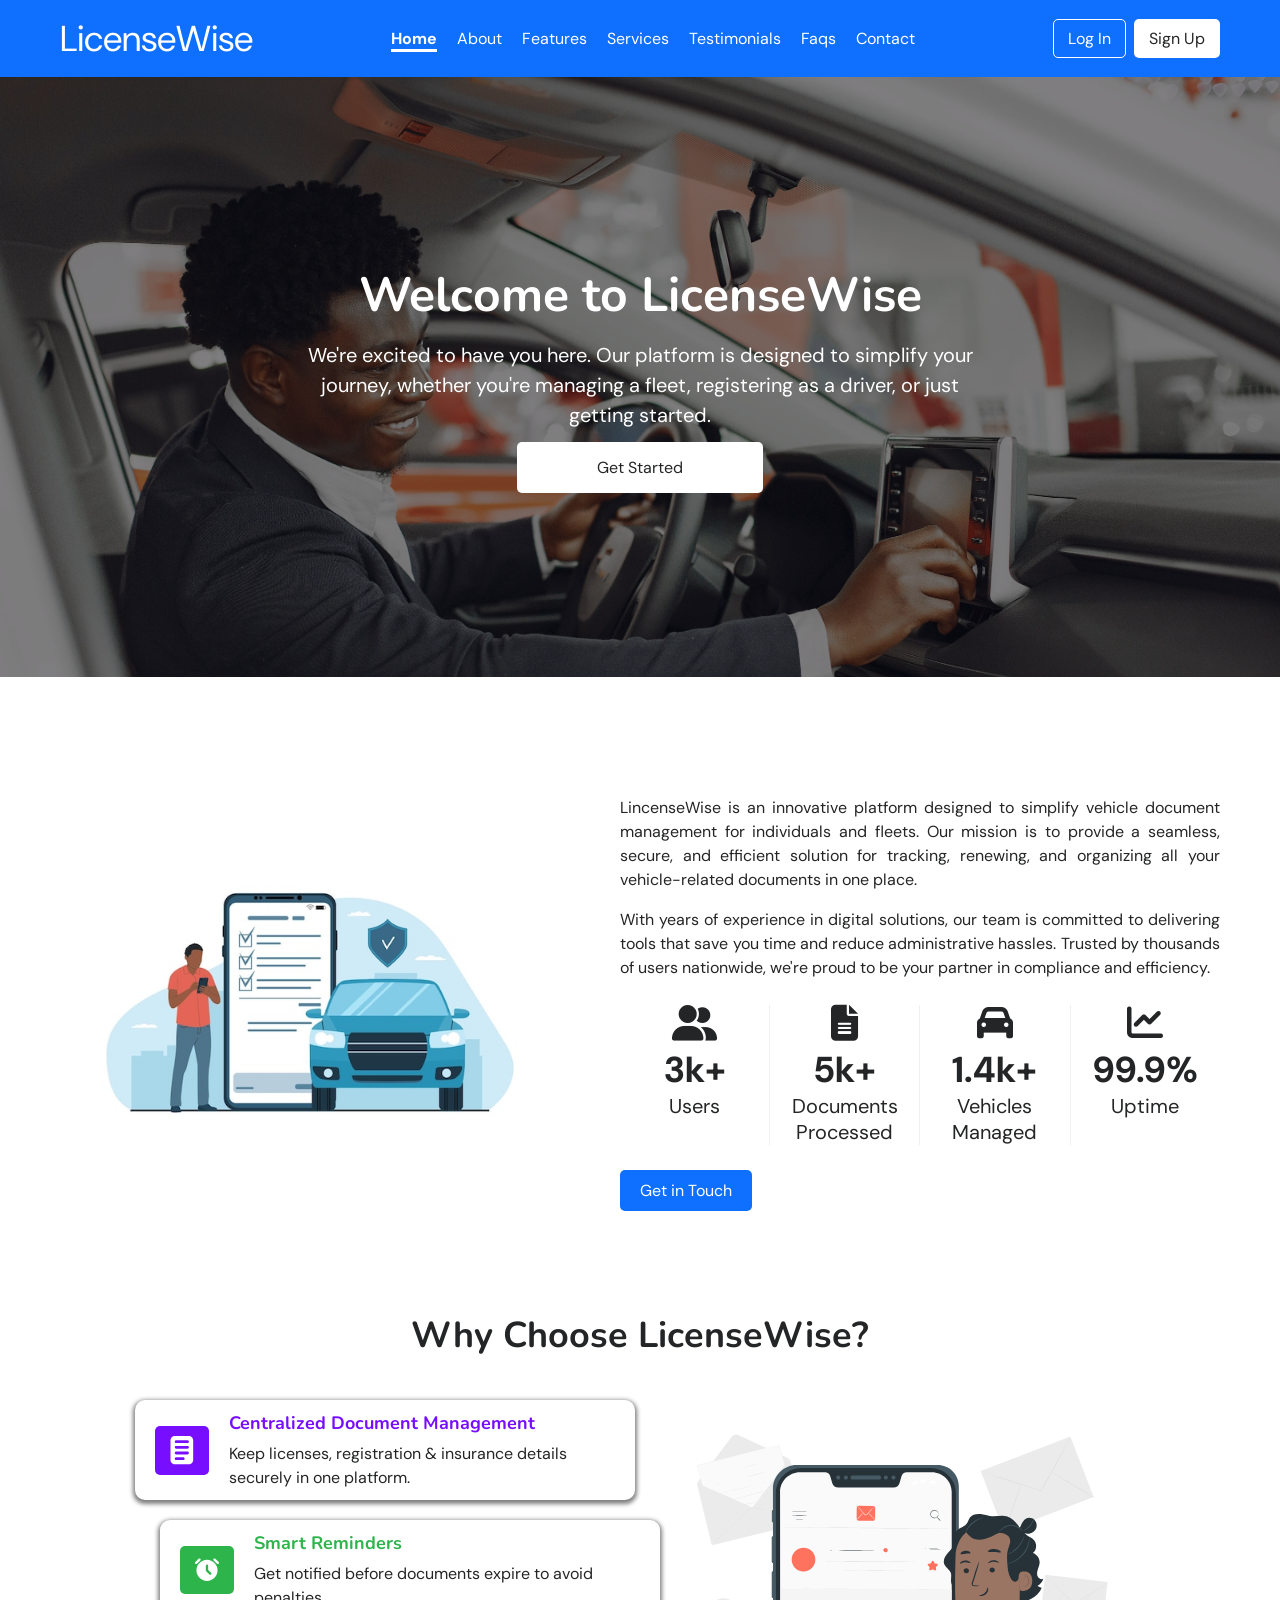
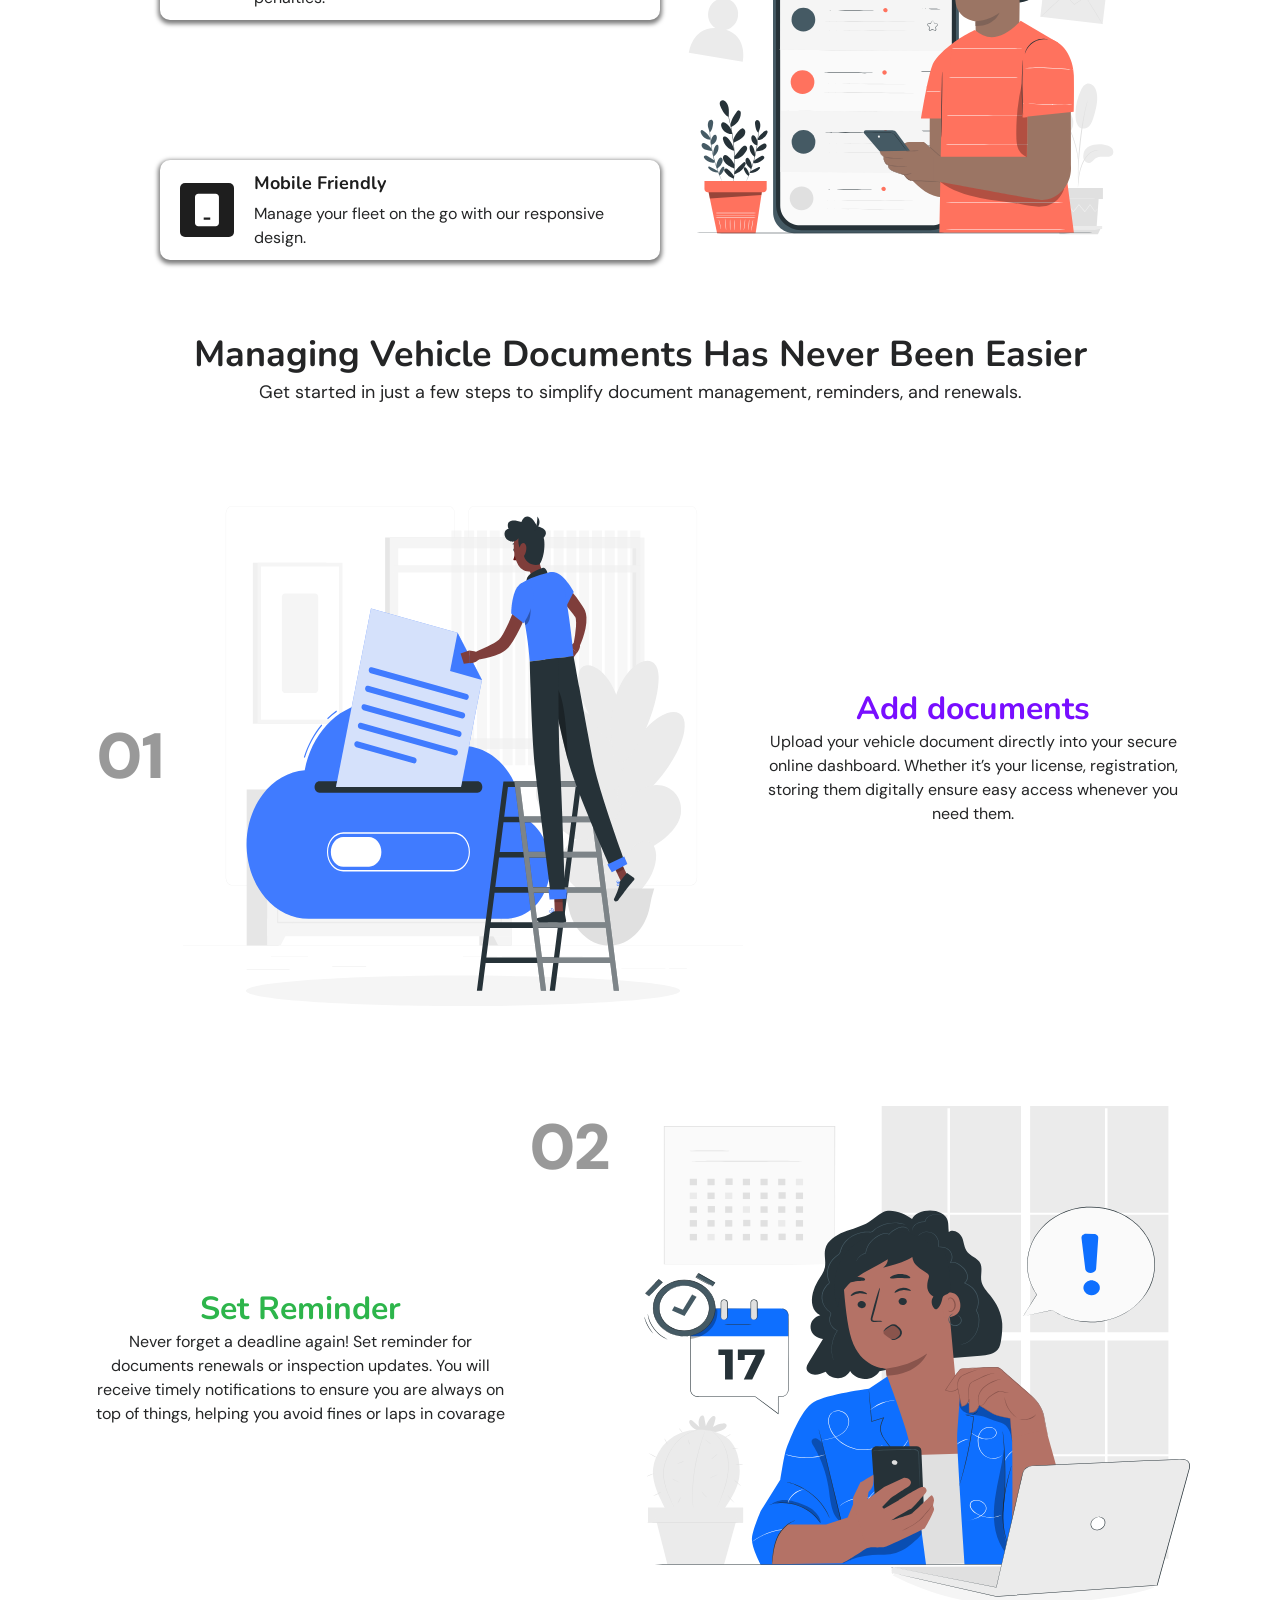
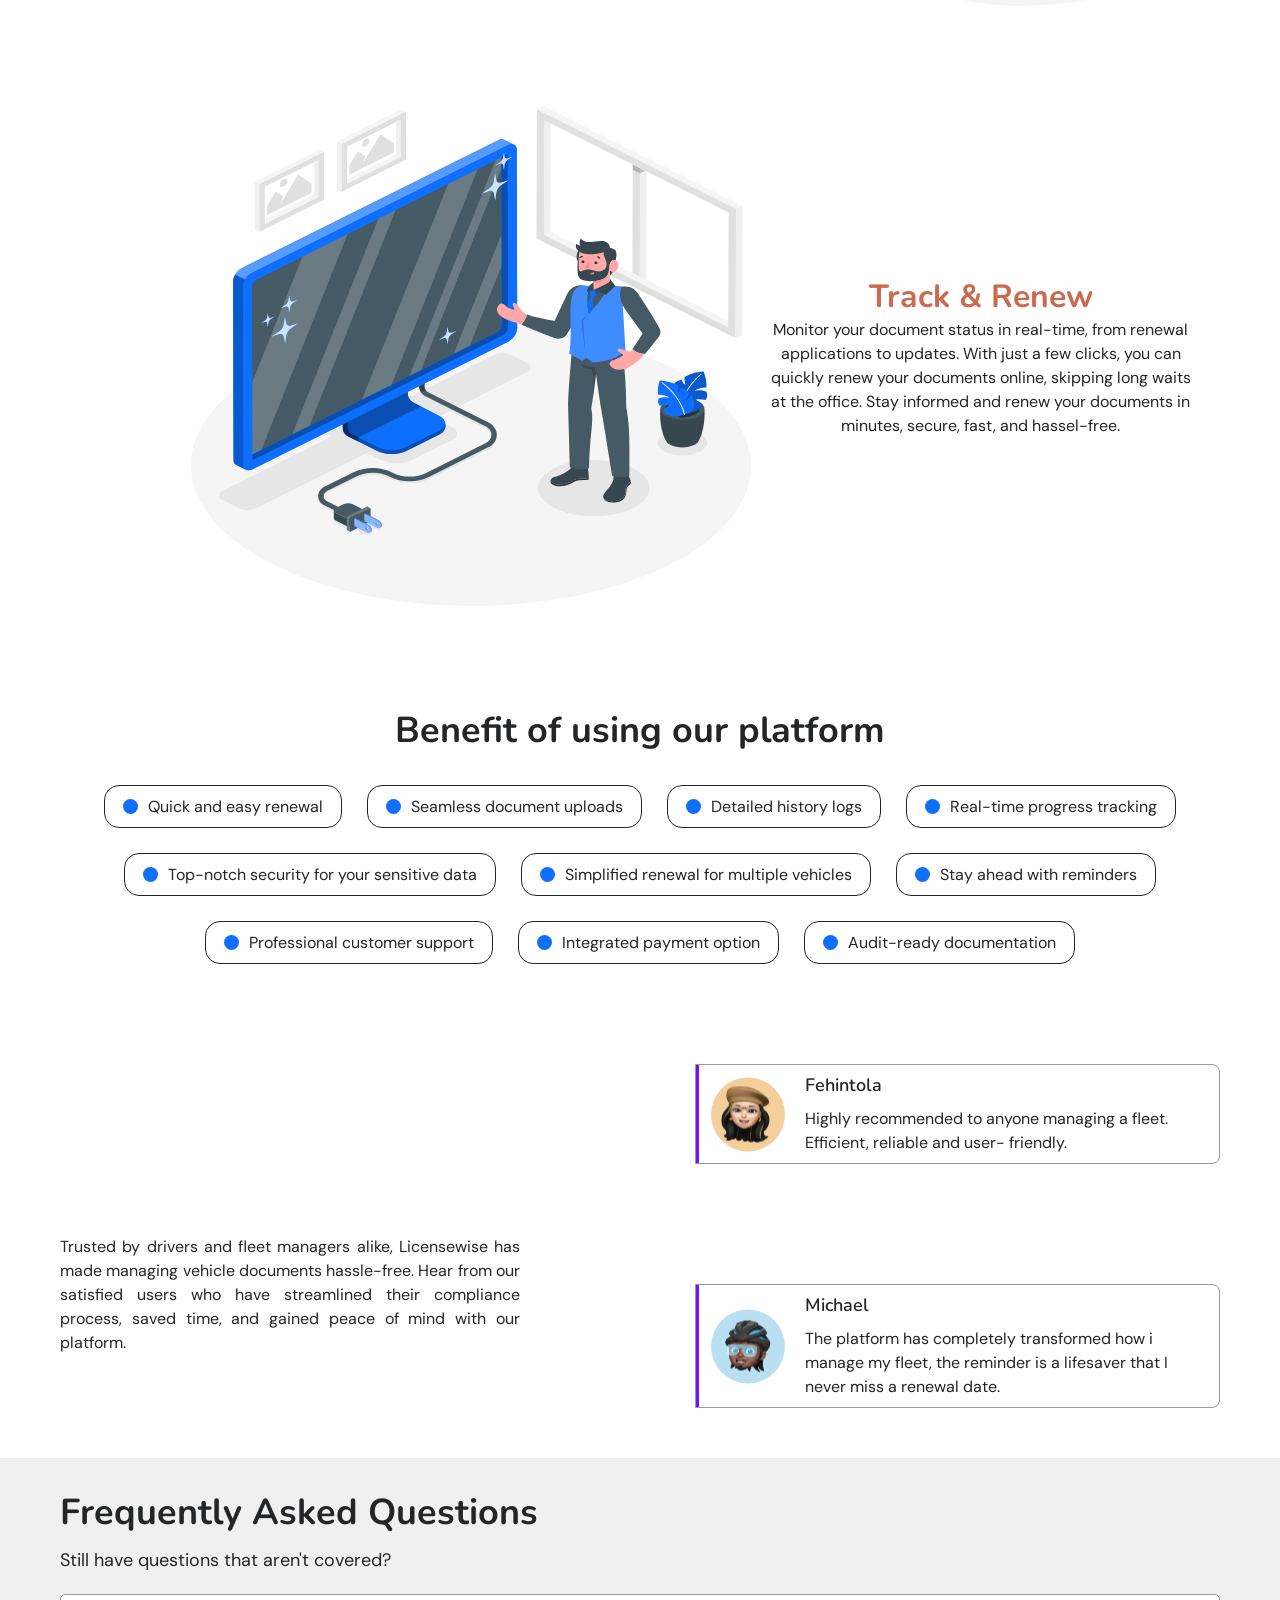
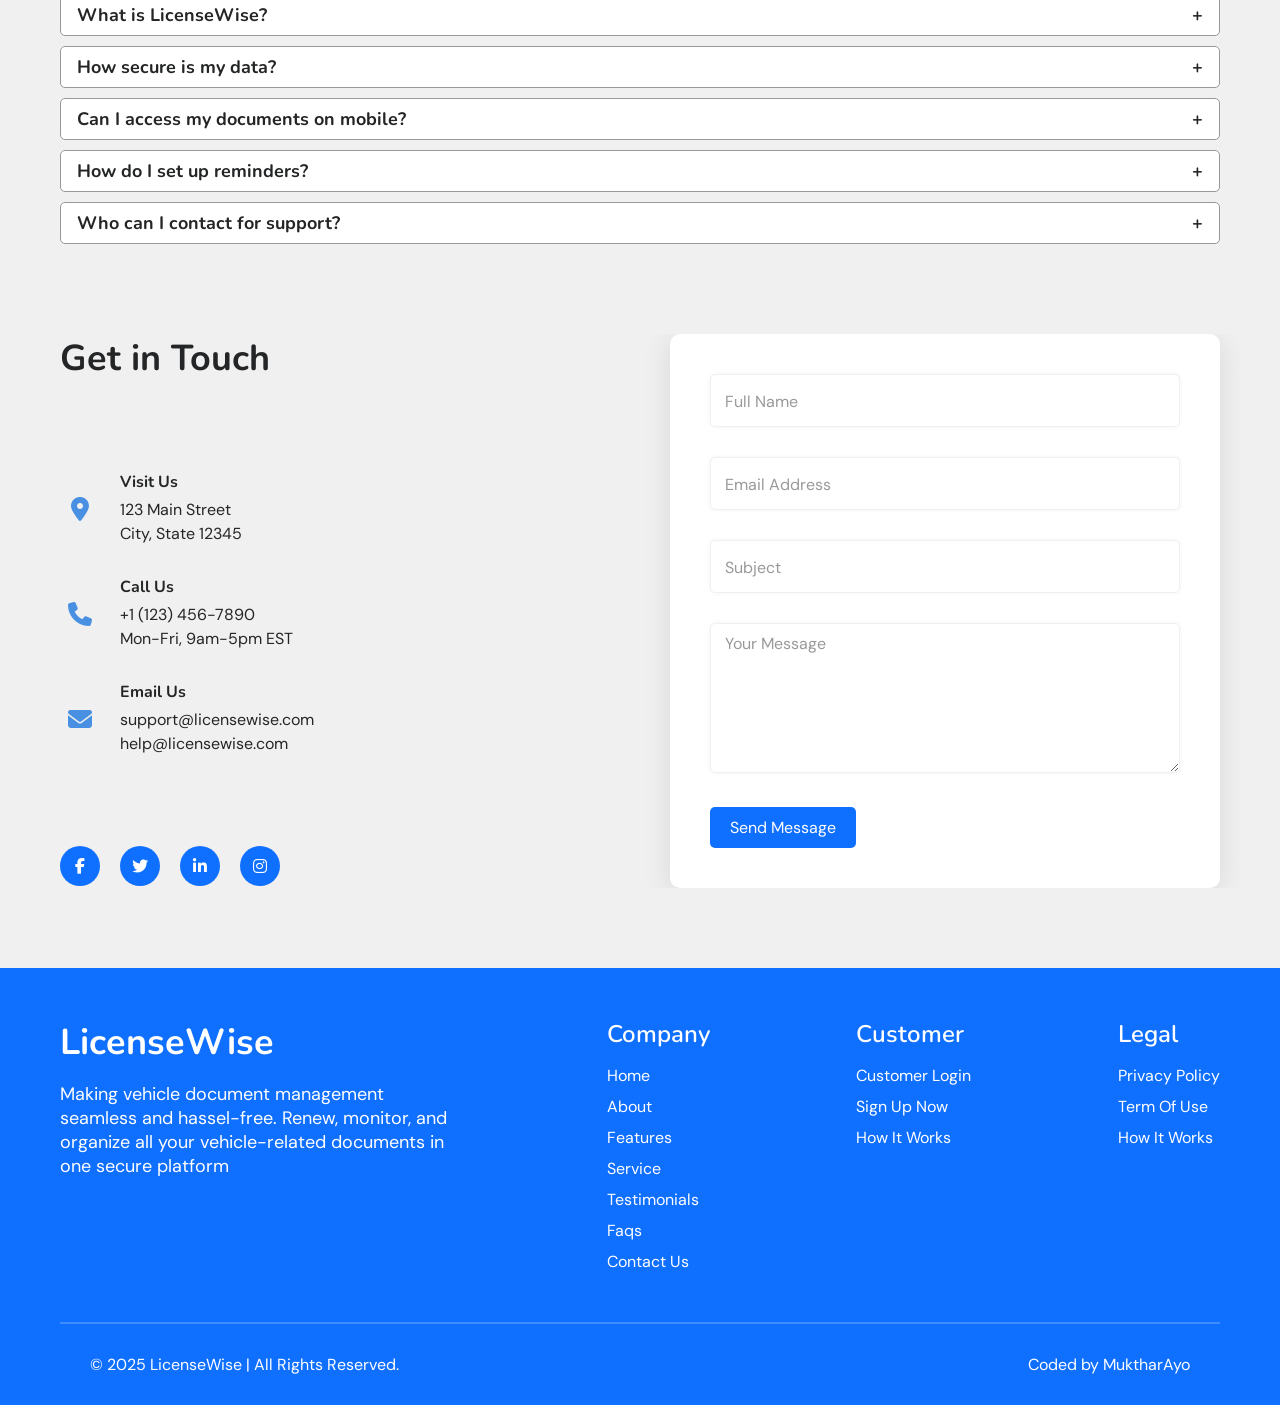
==== commit a5c0f28a: "Updated" ====
--- a/Index.html
+++ b/Index.html
@@ -11,7 +11,6 @@
       href="https://fonts.googleapis.com/css2?family=Nunito:wght@400;500;600;700&family=DM+Sans:wght@400;500;700&display=swap"
       rel="stylesheet"
     />
-    <!-- Replace with: -->
     <link
       rel="stylesheet"
       href="https://cdnjs.cloudflare.com/ajax/libs/font-awesome/6.7.1/css/all.min.css"
@@ -722,17 +721,17 @@
             data-aos-delay="1000"
           >
             <div class="form-group">
-              <input type="text" id="name" name="name" required />
+              <input type="text" id="name" name="name" placeholder=" " required />
               <label for="name">Full Name</label>
             </div>
 
             <div class="form-group">
-              <input type="email" id="email" name="email" required />
+              <input type="email" id="email" name="email" placeholder=" " required />
               <label for="email">Email Address</label>
             </div>
 
             <div class="form-group">
-              <input type="text" id="subject" name="subject" required />
+              <input type="text" id="subject" name="subject" placeholder=" " required />
               <label for="subject">Subject</label>
             </div>
 
@@ -887,7 +886,7 @@
               data-aos-delay="900"
               data-aos-offset="50"
             >
-              <p>@2025 LicenseWise | All Rights Reserved.</p>
+              <p>© 2025 LicenseWise | All Rights Reserved.</p>
             </div>
             <div
               class="right"
--- a/Styles.css
+++ b/Styles.css
@@ -18,7 +18,6 @@
 
   --font-one: "dm sans";
   --font-two: "nunito";
-
 }
 a {
   text-decoration: none;
@@ -702,7 +701,8 @@
 .form-group input:focus ~ label,
 .form-group input:valid ~ label,
 .form-group textarea:focus ~ label,
-.form-group textarea:valid ~ label {
+.form-group textarea:valid ~ label,
+.form-group input:not(:placeholder-shown) ~ label {
   top: -10px;
   left: 10px;
   font-size: 14px;
@@ -809,9 +809,12 @@
     left: 0;
     right: 0;
     width: 100%;
-    background: var(--tertiary);
+    height: fit-content;
+    padding: 0 20px 50px;
+    background: var(--secondary);
     flex-direction: column;
-    align-items: center;
+    /* align-items: center; */
+    align-items: flex-start;
     transform: translateY(-100%);
     pointer-events: none;
     opacity: 0;
@@ -829,13 +832,12 @@
   .nav-links a {
     font-size: 20px;
     padding: 15px 0;
-    width: 100%;
+    color: var(--primary);
     text-align: center;
     opacity: 0;
     transform: translateY(-50px);
     transition: transform 0.5s opacity 0.5s ease;
     transition-delay: 0.5s;
-    border-top: 1px solid var(--secondary);
   }
   #menu-toggle:checked ~ .nav-links a {
     opacity: 1;
@@ -846,7 +848,14 @@
     color: var(--primary);
   }
   .nav-links a::after {
-    display: none;
+    top: 80%;
+    background-color: var(--primary);
+  }
+  .nav-links a:hover::after {
+    width: 100%;
+  }
+  .nav-links a.active::after {
+    width: 100%;
   }
   nav .right {
     display: none;
